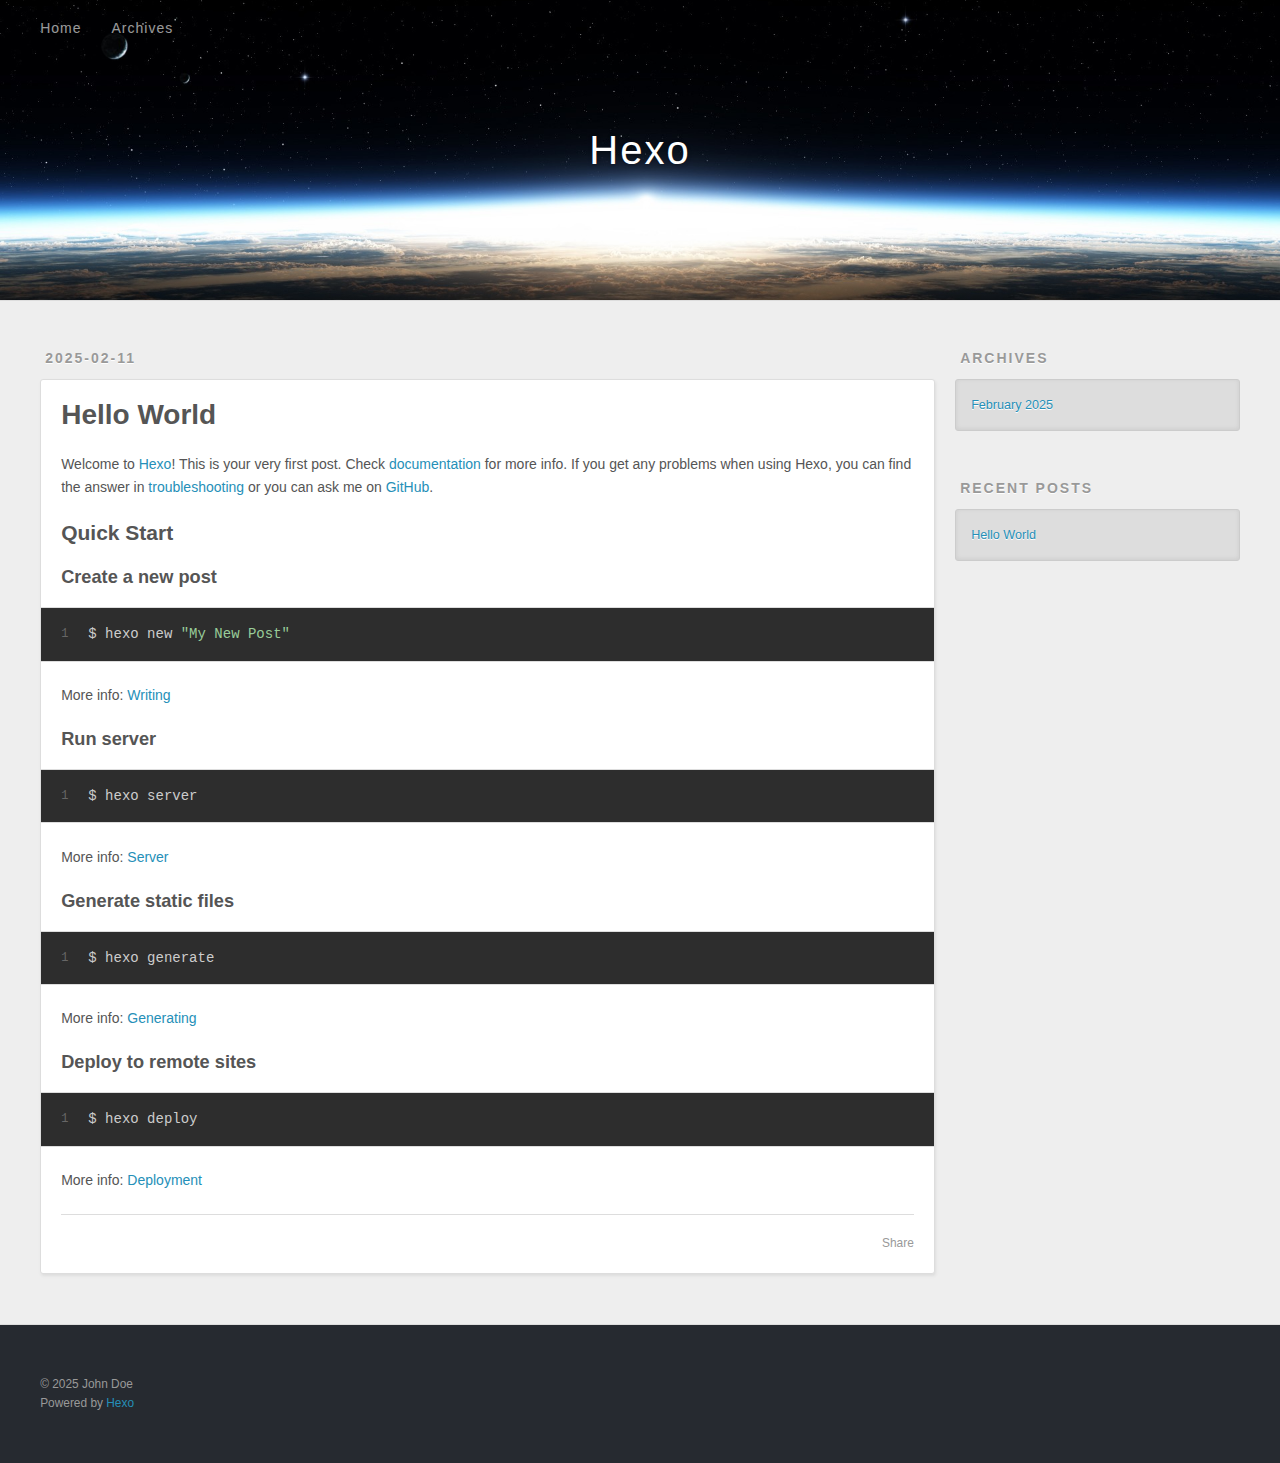
==== index.html @ 8d92cb61 "Site updated: 2025-02-11 22:48:14" ====
<!DOCTYPE html>
<html>
<head>
  <meta charset="utf-8">
  
  
  <title>Hexo</title>
  <meta name="viewport" content="width=device-width, initial-scale=1, shrink-to-fit=no">
  <meta property="og:type" content="website">
<meta property="og:title" content="Hexo">
<meta property="og:url" content="http://example.com/index.html">
<meta property="og:site_name" content="Hexo">
<meta property="og:locale" content="en_US">
<meta property="article:author" content="John Doe">
<meta name="twitter:card" content="summary">
  
    <link rel="alternate" href="/atom.xml" title="Hexo" type="application/atom+xml">
  
  
    <link rel="shortcut icon" href="/favicon.png">
  
  
  
<link rel="stylesheet" href="/css/style.css">

  
    
<link rel="stylesheet" href="/fancybox/jquery.fancybox.min.css">

  
  
<meta name="generator" content="Hexo 7.3.0"></head>

<body>
  <div id="container">
    <div id="wrap">
      <header id="header">
  <div id="banner"></div>
  <div id="header-outer" class="outer">
    <div id="header-title" class="inner">
      <h1 id="logo-wrap">
        <a href="/" id="logo">Hexo</a>
      </h1>
      
    </div>
    <div id="header-inner" class="inner">
      <nav id="main-nav">
        <a id="main-nav-toggle" class="nav-icon"><span class="fa fa-bars"></span></a>
        
          <a class="main-nav-link" href="/">Home</a>
        
          <a class="main-nav-link" href="/archives">Archives</a>
        
      </nav>
      <nav id="sub-nav">
        
        
          <a class="nav-icon" href="/atom.xml" title="RSS Feed"><span class="fa fa-rss"></span></a>
        
        <a class="nav-icon nav-search-btn" title="Search"><span class="fa fa-search"></span></a>
      </nav>
      <div id="search-form-wrap">
        <form action="//google.com/search" method="get" accept-charset="UTF-8" class="search-form"><input type="search" name="q" class="search-form-input" placeholder="Search"><button type="submit" class="search-form-submit">&#xF002;</button><input type="hidden" name="sitesearch" value="http://example.com"></form>
      </div>
    </div>
  </div>
</header>

      <div class="outer">
        <section id="main">
  
    <article id="post-hello-world" class="h-entry article article-type-post" itemprop="blogPost" itemscope itemtype="https://schema.org/BlogPosting">
  <div class="article-meta">
    <a href="/2025/02/11/hello-world/" class="article-date">
  <time class="dt-published" datetime="2025-02-11T14:29:37.313Z" itemprop="datePublished">2025-02-11</time>
</a>
    
  </div>
  <div class="article-inner">
    
    
      <header class="article-header">
        
  
    <h1 itemprop="name">
      <a class="p-name article-title" href="/2025/02/11/hello-world/">Hello World</a>
    </h1>
  

      </header>
    
    <div class="e-content article-entry" itemprop="articleBody">
      
        <p>Welcome to <a target="_blank" rel="noopener" href="https://hexo.io/">Hexo</a>! This is your very first post. Check <a target="_blank" rel="noopener" href="https://hexo.io/docs/">documentation</a> for more info. If you get any problems when using Hexo, you can find the answer in <a target="_blank" rel="noopener" href="https://hexo.io/docs/troubleshooting.html">troubleshooting</a> or you can ask me on <a target="_blank" rel="noopener" href="https://github.com/hexojs/hexo/issues">GitHub</a>.</p>
<h2 id="Quick-Start"><a href="#Quick-Start" class="headerlink" title="Quick Start"></a>Quick Start</h2><h3 id="Create-a-new-post"><a href="#Create-a-new-post" class="headerlink" title="Create a new post"></a>Create a new post</h3><figure class="highlight bash"><table><tr><td class="gutter"><pre><span class="line">1</span><br></pre></td><td class="code"><pre><span class="line">$ hexo new <span class="string">&quot;My New Post&quot;</span></span><br></pre></td></tr></table></figure>

<p>More info: <a target="_blank" rel="noopener" href="https://hexo.io/docs/writing.html">Writing</a></p>
<h3 id="Run-server"><a href="#Run-server" class="headerlink" title="Run server"></a>Run server</h3><figure class="highlight bash"><table><tr><td class="gutter"><pre><span class="line">1</span><br></pre></td><td class="code"><pre><span class="line">$ hexo server</span><br></pre></td></tr></table></figure>

<p>More info: <a target="_blank" rel="noopener" href="https://hexo.io/docs/server.html">Server</a></p>
<h3 id="Generate-static-files"><a href="#Generate-static-files" class="headerlink" title="Generate static files"></a>Generate static files</h3><figure class="highlight bash"><table><tr><td class="gutter"><pre><span class="line">1</span><br></pre></td><td class="code"><pre><span class="line">$ hexo generate</span><br></pre></td></tr></table></figure>

<p>More info: <a target="_blank" rel="noopener" href="https://hexo.io/docs/generating.html">Generating</a></p>
<h3 id="Deploy-to-remote-sites"><a href="#Deploy-to-remote-sites" class="headerlink" title="Deploy to remote sites"></a>Deploy to remote sites</h3><figure class="highlight bash"><table><tr><td class="gutter"><pre><span class="line">1</span><br></pre></td><td class="code"><pre><span class="line">$ hexo deploy</span><br></pre></td></tr></table></figure>

<p>More info: <a target="_blank" rel="noopener" href="https://hexo.io/docs/one-command-deployment.html">Deployment</a></p>

      
    </div>
    <footer class="article-footer">
      <a data-url="http://example.com/2025/02/11/hello-world/" data-id="cm70kxqq60000f8vl6oc33d4z" data-title="Hello World" class="article-share-link"><span class="fa fa-share">Share</span></a>
      
      
      
    </footer>
  </div>
  
</article>



  


</section>
        
          <aside id="sidebar">
  
    

  
    

  
    
  
    
  <div class="widget-wrap">
    <h3 class="widget-title">Archives</h3>
    <div class="widget">
      <ul class="archive-list"><li class="archive-list-item"><a class="archive-list-link" href="/archives/2025/02/">February 2025</a></li></ul>
    </div>
  </div>


  
    
  <div class="widget-wrap">
    <h3 class="widget-title">Recent Posts</h3>
    <div class="widget">
      <ul>
        
          <li>
            <a href="/2025/02/11/hello-world/">Hello World</a>
          </li>
        
      </ul>
    </div>
  </div>

  
</aside>
        
      </div>
      <footer id="footer">
  
  <div class="outer">
    <div id="footer-info" class="inner">
      
      &copy; 2025 John Doe<br>
      Powered by <a href="https://hexo.io/" target="_blank">Hexo</a>
    </div>
  </div>
</footer>

    </div>
    <nav id="mobile-nav">
  
    <a href="/" class="mobile-nav-link">Home</a>
  
    <a href="/archives" class="mobile-nav-link">Archives</a>
  
</nav>
    


<script src="/js/jquery-3.6.4.min.js"></script>



  
<script src="/fancybox/jquery.fancybox.min.js"></script>




<script src="/js/script.js"></script>





  </div>
</body>
</html>
---- css/style.css ----
body {
  width: 100%;
}
body:before,
body:after {
  content: "";
  display: table;
}
body:after {
  clear: both;
}
html,
body,
div,
span,
applet,
object,
iframe,
h1,
h2,
h3,
h4,
h5,
h6,
p,
blockquote,
pre,
a,
abbr,
acronym,
address,
big,
cite,
code,
del,
dfn,
em,
img,
ins,
kbd,
q,
s,
samp,
small,
strike,
strong,
sub,
sup,
tt,
var,
dl,
dt,
dd,
ol,
ul,
li,
fieldset,
form,
label,
legend,
table,
caption,
tbody,
tfoot,
thead,
tr,
th,
td {
  margin: 0;
  padding: 0;
  border: 0;
  outline: 0;
  font-weight: inherit;
  font-style: inherit;
  font-family: inherit;
  font-size: 100%;
  vertical-align: baseline;
}
body {
  line-height: 1;
  color: #000;
  background: #fff;
}
ol,
ul {
  list-style: none;
}
table {
  border-collapse: separate;
  border-spacing: 0;
  vertical-align: middle;
}
caption,
th,
td {
  text-align: left;
  font-weight: normal;
  vertical-align: middle;
}
a img {
  border: none;
}
input,
button {
  margin: 0;
  padding: 0;
}
input::-moz-focus-inner,
button::-moz-focus-inner {
  border: 0;
  padding: 0;
}
html,
body,
#container {
  height: 100%;
}
body {
  background: #eee;
  font: 14px -apple-system, BlinkMacSystemFont, "Segoe UI", "Roboto", "Oxygen", "Ubuntu", "Cantarell", "Fira Sans", "Droid Sans", "Helvetica Neue", sans-serif;
  -webkit-text-size-adjust: 100%;
}
.outer {
  max-width: 1220px;
  margin: 0 auto;
  padding: 0 20px;
}
.outer:before,
.outer:after {
  content: "";
  display: table;
}
.outer:after {
  clear: both;
}
.inner {
  display: inline;
  float: left;
  width: 98.33333333333333%;
  margin: 0 0.833333333333333%;
}
.left,
.alignleft {
  float: left;
}
.right,
.alignright {
  float: right;
}
.clear {
  clear: both;
}
#container {
  position: relative;
}
.mobile-nav-on {
  overflow: hidden;
}
#wrap {
  height: 100%;
  width: 100%;
  position: absolute;
  top: 0;
  left: 0;
  -webkit-transition: 0.2s ease-out;
  -moz-transition: 0.2s ease-out;
  -ms-transition: 0.2s ease-out;
  transition: 0.2s ease-out;
  z-index: 1;
  background: #eee;
}
.mobile-nav-on #wrap {
  left: 280px;
}
@media screen and (min-width: 768px) {
  #main {
    display: inline;
    float: left;
    width: 73.33333333333333%;
    margin: 0 0.833333333333333%;
  }
}
.article-date,
.article-category-link,
.archive-year,
.widget-title {
  text-decoration: none;
  text-transform: uppercase;
  letter-spacing: 2px;
  color: #999;
  margin-bottom: 1em;
  margin-left: 5px;
  line-height: 1em;
  text-shadow: 0 1px #fff;
  font-weight: bold;
}
.article-inner,
.archive-article-inner {
  background: #fff;
  -webkit-box-shadow: 1px 2px 3px #ddd;
  box-shadow: 1px 2px 3px #ddd;
  border: 1px solid #ddd;
  border-radius: 3px;
}
.article-entry h1,
.widget h1 {
  font-size: 2em;
}
.article-entry h2,
.widget h2 {
  font-size: 1.5em;
}
.article-entry h3,
.widget h3 {
  font-size: 1.3em;
}
.article-entry h4,
.widget h4 {
  font-size: 1.2em;
}
.article-entry h5,
.widget h5 {
  font-size: 1em;
}
.article-entry h6,
.widget h6 {
  font-size: 1em;
  color: #999;
}
.article-entry hr,
.widget hr {
  border: 1px dashed #ddd;
}
.article-entry strong,
.widget strong {
  font-weight: bold;
}
.article-entry em,
.widget em,
.article-entry cite,
.widget cite {
  font-style: italic;
}
.article-entry sup,
.widget sup,
.article-entry sub,
.widget sub {
  font-size: 0.75em;
  line-height: 0;
  position: relative;
  vertical-align: baseline;
}
.article-entry sup,
.widget sup {
  top: -0.5em;
}
.article-entry sub,
.widget sub {
  bottom: -0.2em;
}
.article-entry small,
.widget small {
  font-size: 0.85em;
}
.article-entry acronym,
.widget acronym,
.article-entry abbr,
.widget abbr {
  border-bottom: 1px dotted;
}
.article-entry ul,
.widget ul,
.article-entry ol,
.widget ol,
.article-entry dl,
.widget dl {
  margin: 0 20px;
  line-height: 1.6em;
}
.article-entry ul ul,
.widget ul ul,
.article-entry ol ul,
.widget ol ul,
.article-entry ul ol,
.widget ul ol,
.article-entry ol ol,
.widget ol ol {
  margin-top: 0;
  margin-bottom: 0;
}
.article-entry ul,
.widget ul {
  list-style: disc;
}
.article-entry ol,
.widget ol {
  list-style: decimal;
}
.article-entry dt,
.widget dt {
  font-weight: bold;
}
#header {
  height: 300px;
  position: relative;
  border-bottom: 1px solid #ddd;
}
#header:before,
#header:after {
  content: "";
  position: absolute;
  left: 0;
  right: 0;
  height: 40px;
}
#header:before {
  top: 0;
  background: -webkit-linear-gradient(rgba(0,0,0,0.2), transparent);
  background: -moz-linear-gradient(rgba(0,0,0,0.2), transparent);
  background: -ms-linear-gradient(rgba(0,0,0,0.2), transparent);
  background: linear-gradient(rgba(0,0,0,0.2), transparent);
}
#header:after {
  bottom: 0;
  background: -webkit-linear-gradient(transparent, rgba(0,0,0,0.2));
  background: -moz-linear-gradient(transparent, rgba(0,0,0,0.2));
  background: -ms-linear-gradient(transparent, rgba(0,0,0,0.2));
  background: linear-gradient(transparent, rgba(0,0,0,0.2));
}
#header-outer {
  height: 100%;
  position: relative;
}
#header-inner {
  position: relative;
  overflow: hidden;
}
#banner {
  position: absolute;
  top: 0;
  left: 0;
  width: 100%;
  height: 100%;
  background: url("images/banner.jpg") center #000;
  background-size: cover;
  z-index: -1;
}
#header-title {
  text-align: center;
  height: 40px;
  position: absolute;
  top: 50%;
  left: 0;
  margin-top: -20px;
}
#logo,
#subtitle {
  text-decoration: none;
  color: #fff;
  font-weight: 300;
  text-shadow: 0 1px 4px rgba(0,0,0,0.3);
}
#logo {
  font-size: 40px;
  line-height: 40px;
  letter-spacing: 2px;
}
#subtitle {
  font-size: 16px;
  line-height: 16px;
  letter-spacing: 1px;
}
#subtitle-wrap {
  margin-top: 16px;
}
#main-nav {
  float: left;
  margin-left: -15px;
}
.nav-icon,
.main-nav-link {
  float: left;
  color: #fff;
  opacity: 0.6;
  text-decoration: none;
  text-shadow: 0 1px rgba(0,0,0,0.2);
  -webkit-transition: opacity 0.2s;
  -moz-transition: opacity 0.2s;
  -ms-transition: opacity 0.2s;
  transition: opacity 0.2s;
  display: block;
  padding: 20px 15px;
}
.nav-icon:hover,
.main-nav-link:hover {
  opacity: 1;
}
.nav-icon {
  text-align: center;
  font-size: 14px;
  width: 14px;
  height: 14px;
  padding: 20px 15px;
  position: relative;
  cursor: pointer;
}
.main-nav-link {
  font-weight: 300;
  letter-spacing: 1px;
}
@media screen and (max-width: 479px) {
  .main-nav-link {
    display: none;
  }
}
#main-nav-toggle {
  display: none;
}
@media screen and (max-width: 479px) {
  #main-nav-toggle {
    display: block;
  }
}
#sub-nav {
  float: right;
  margin-right: -15px;
}
#search-form-wrap {
  position: absolute;
  top: 15px;
  width: 150px;
  height: 30px;
  right: -150px;
  opacity: 0;
  -webkit-transition: 0.2s ease-out;
  -moz-transition: 0.2s ease-out;
  -ms-transition: 0.2s ease-out;
  transition: 0.2s ease-out;
}
#search-form-wrap.on {
  opacity: 1;
  right: 0;
}
@media screen and (max-width: 479px) {
  #search-form-wrap {
    width: 100%;
    right: -100%;
  }
}
.search-form {
  position: absolute;
  top: 0;
  left: 0;
  right: 0;
  background: #fff;
  padding: 5px 15px;
  border-radius: 15px;
  -webkit-box-shadow: 0 0 10px rgba(0,0,0,0.3);
  box-shadow: 0 0 10px rgba(0,0,0,0.3);
}
.search-form-input {
  border: none;
  background: none;
  color: #555;
  width: 100%;
  font: 13px -apple-system, BlinkMacSystemFont, "Segoe UI", "Roboto", "Oxygen", "Ubuntu", "Cantarell", "Fira Sans", "Droid Sans", "Helvetica Neue", sans-serif;
  outline: none;
}
.search-form-input::-webkit-search-results-decoration,
.search-form-input::-webkit-search-cancel-button {
  -webkit-appearance: none;
}
.search-form-submit {
  position: absolute;
  top: 50%;
  right: 10px;
  margin-top: -7px;
  font: 13px ForkAwesome;
  border: none;
  background: none;
  color: #bbb;
  cursor: pointer;
}
.search-form-submit:hover,
.search-form-submit:focus {
  color: #777;
}
.article {
  margin: 50px 0;
}
.article-inner {
  overflow: hidden;
}
.article-meta:before,
.article-meta:after {
  content: "";
  display: table;
}
.article-meta:after {
  clear: both;
}
.article-date {
  float: left;
}
.article-category {
  float: left;
  line-height: 1em;
  color: #ccc;
  text-shadow: 0 1px #fff;
  margin-left: 8px;
}
.article-category:before {
  content: "\2022";
}
.article-category-link {
  margin: 0 12px 1em;
}
.article-header {
  padding: 20px 20px 0;
}
.article-title {
  text-decoration: none;
  font-size: 2em;
  font-weight: bold;
  color: #555;
  line-height: 1.1em;
  -webkit-transition: color 0.2s;
  -moz-transition: color 0.2s;
  -ms-transition: color 0.2s;
  transition: color 0.2s;
}
a.article-title:hover {
  color: #258fb8;
}
.article-entry {
  color: #555;
  padding: 0 20px;
}
.article-entry:before,
.article-entry:after {
  content: "";
  display: table;
}
.article-entry:after {
  clear: both;
}
.article-entry p,
.article-entry table {
  line-height: 1.6em;
  margin: 1.6em 0;
}
.article-entry h1,
.article-entry h2,
.article-entry h3,
.article-entry h4,
.article-entry h5,
.article-entry h6 {
  font-weight: bold;
}
.article-entry h1,
.article-entry h2,
.article-entry h3,
.article-entry h4,
.article-entry h5,
.article-entry h6 {
  line-height: 1.1em;
  margin: 1.1em 0;
}
.article-entry a {
  color: #258fb8;
  text-decoration: none;
}
.article-entry a:hover {
  text-decoration: underline;
}
.article-entry ul,
.article-entry ol,
.article-entry dl {
  margin-top: 1.6em;
  margin-bottom: 1.6em;
}
.article-entry img,
.article-entry video {
  max-width: 100%;
  height: auto;
  display: block;
  margin: auto;
}
.article-entry iframe {
  border: none;
}
.article-entry table {
  width: 100%;
  border-collapse: collapse;
  border-spacing: 0;
}
.article-entry th {
  font-weight: bold;
  border-bottom: 3px solid #ddd;
  padding-bottom: 0.5em;
}
.article-entry td {
  border-bottom: 1px solid #ddd;
  padding: 10px 0;
}
.article-entry blockquote {
  font-family: Georgia, "Times New Roman", serif;
  margin: 1.6em 20px;
  text-align: center;
}
.article-entry blockquote footer {
  font-size: 14px;
  margin: 1.6em 0;
  font-family: -apple-system, BlinkMacSystemFont, "Segoe UI", "Roboto", "Oxygen", "Ubuntu", "Cantarell", "Fira Sans", "Droid Sans", "Helvetica Neue", sans-serif;
}
.article-entry blockquote footer cite:before {
  content: "—";
  padding: 0 0.5em;
}
.article-entry .pullquote {
  text-align: left;
  width: 45%;
  margin: 0;
}
.article-entry .pullquote.left {
  margin-left: 0.5em;
  margin-right: 1em;
}
.article-entry .pullquote.right {
  margin-right: 0.5em;
  margin-left: 1em;
}
.article-entry .caption {
  color: #999;
  display: block;
  font-size: 0.9em;
  margin-top: 0.5em;
  position: relative;
  text-align: center;
}
.article-entry .video-container {
  position: relative;
  padding-top: 56.25%;
  height: 0;
  overflow: hidden;
}
.article-entry .video-container iframe,
.article-entry .video-container object,
.article-entry .video-container embed {
  position: absolute;
  top: 0;
  left: 0;
  width: 100%;
  height: 100%;
  margin-top: 0;
}
.article-more-link a {
  display: inline-block;
  line-height: 1em;
  padding: 6px 15px;
  border-radius: 15px;
  background: #eee;
  color: #999;
  text-shadow: 0 1px #fff;
  text-decoration: none;
}
.article-more-link a:hover {
  background: #258fb8;
  color: #fff;
  text-decoration: none;
  text-shadow: 0 1px #1e7293;
}
.article-footer {
  font-size: 0.85em;
  line-height: 1.6em;
  border-top: 1px solid #ddd;
  padding-top: 1.6em;
  margin: 0 20px 20px;
}
.article-footer:before,
.article-footer:after {
  content: "";
  display: table;
}
.article-footer:after {
  clear: both;
}
.article-footer a {
  color: #999;
  text-decoration: none;
}
.article-footer a:hover {
  color: #555;
}
.article-tag-list-item {
  float: left;
  margin-right: 10px;
}
.article-tag-list-link:before {
  content: "#";
}
.article-comment-link {
  float: right;
}
.article-comment-link:before {
  padding-right: 8px;
}
.article-share-link {
  cursor: pointer;
  float: right;
  margin-left: 20px;
}
.article-share-link:before {
  padding-right: 6px;
}
#article-nav {
  position: relative;
}
#article-nav:before,
#article-nav:after {
  content: "";
  display: table;
}
#article-nav:after {
  clear: both;
}
@media screen and (min-width: 768px) {
  #article-nav {
    margin: 50px 0;
  }
  #article-nav:before {
    width: 8px;
    height: 8px;
    position: absolute;
    top: 50%;
    left: 50%;
    margin-top: -4px;
    margin-left: -4px;
    content: "";
    border-radius: 50%;
    background: #ddd;
    -webkit-box-shadow: 0 1px 2px #fff;
    box-shadow: 0 1px 2px #fff;
  }
}
.article-nav-link-wrap {
  text-decoration: none;
  text-shadow: 0 1px #fff;
  color: #999;
  -webkit-box-sizing: border-box;
  -moz-box-sizing: border-box;
  box-sizing: border-box;
  margin-top: 50px;
  text-align: center;
  display: block;
}
.article-nav-link-wrap:hover {
  color: #555;
}
@media screen and (min-width: 768px) {
  .article-nav-link-wrap {
    width: 50%;
    margin-top: 0;
  }
}
@media screen and (min-width: 768px) {
  #article-nav-newer {
    float: left;
    text-align: right;
    padding-right: 20px;
  }
}
@media screen and (min-width: 768px) {
  #article-nav-older {
    float: right;
    text-align: left;
    padding-left: 20px;
  }
}
.article-nav-caption {
  text-transform: uppercase;
  letter-spacing: 2px;
  color: #ddd;
  line-height: 1em;
  font-weight: bold;
}
#article-nav-newer .article-nav-caption {
  margin-right: -2px;
}
.article-nav-title {
  font-size: 0.85em;
  line-height: 1.6em;
  margin-top: 0.5em;
}
.article-share-box {
  position: absolute;
  display: none;
  background: #fff;
  -webkit-box-shadow: 1px 2px 10px rgba(0,0,0,0.2);
  box-shadow: 1px 2px 10px rgba(0,0,0,0.2);
  border-radius: 3px;
  margin-left: -145px;
  overflow: hidden;
  z-index: 1;
}
.article-share-box.on {
  display: block;
}
.article-share-input {
  width: 100%;
  background: none;
  -webkit-box-sizing: border-box;
  -moz-box-sizing: border-box;
  box-sizing: border-box;
  font: 14px -apple-system, BlinkMacSystemFont, "Segoe UI", "Roboto", "Oxygen", "Ubuntu", "Cantarell", "Fira Sans", "Droid Sans", "Helvetica Neue", sans-serif;
  padding: 0 15px;
  color: #555;
  outline: none;
  border: 1px solid #ddd;
  border-radius: 3px 3px 0 0;
  height: 36px;
  line-height: 36px;
}
.article-share-links {
  background: #eee;
}
.article-share-links:before,
.article-share-links:after {
  content: "";
  display: table;
}
.article-share-links:after {
  clear: both;
}
.article-share-twitter,
.article-share-facebook,
.article-share-pinterest,
.article-share-linkedin {
  width: 50px;
  height: 36px;
  display: block;
  float: left;
  position: relative;
  color: #999;
  text-shadow: 0 1px #fff;
}
.article-share-twitter:before,
.article-share-facebook:before,
.article-share-pinterest:before,
.article-share-linkedin:before {
  font-size: 20px;
  width: 20px;
  height: 20px;
  position: absolute;
  top: 50%;
  left: 50%;
  margin-top: -10px;
  margin-left: -10px;
  text-align: center;
}
.article-share-twitter:hover,
.article-share-facebook:hover,
.article-share-pinterest:hover,
.article-share-linkedin:hover {
  color: #fff;
}
.article-share-twitter:hover {
  background: #00aced;
  text-shadow: 0 1px #008abe;
}
.article-share-facebook:hover {
  background: #3b5998;
  text-shadow: 0 1px #2f477a;
}
.article-share-pinterest:hover {
  background: #cb2027;
  text-shadow: 0 1px #a21a1f;
}
.article-share-linkedin:hover {
  background: #0077b5;
  text-shadow: 0 1px #005f91;
}
.article-gallery {
  background: #000;
  position: relative;
}
.article-gallery-photos {
  position: relative;
  overflow: hidden;
}
.article-gallery-img {
  display: none;
  max-width: 100%;
}
.article-gallery-img:first-child {
  display: block;
}
.article-gallery-img.loaded {
  position: absolute;
  display: block;
}
.article-gallery-img img {
  display: block;
  max-width: 100%;
  margin: 0 auto;
}
#comments {
  background: #fff;
  -webkit-box-shadow: 1px 2px 3px #ddd;
  box-shadow: 1px 2px 3px #ddd;
  padding: 20px;
  border: 1px solid #ddd;
  border-radius: 3px;
  margin: 50px 0;
}
#comments a {
  color: #258fb8;
}
.archives-wrap {
  margin: 50px 0;
}
.archives:before,
.archives:after {
  content: "";
  display: table;
}
.archives:after {
  clear: both;
}
.archive-year-wrap {
  margin-bottom: 1em;
}
.archives {
  -webkit-column-gap: 10px;
  -moz-column-gap: 10px;
  column-gap: 10px;
}
@media screen and (min-width: 480px) and (max-width: 767px) {
  .archives {
    -webkit-column-count: 2;
    -moz-column-count: 2;
    column-count: 2;
  }
}
@media screen and (min-width: 768px) {
  .archives {
    -webkit-column-count: 3;
    -moz-column-count: 3;
    column-count: 3;
  }
}
.archive-article {
  -webkit-column-break-inside: avoid;
  page-break-inside: avoid;
  overflow: hidden;
  break-inside: avoid-column;
}
.archive-article-inner {
  padding: 10px;
  margin-bottom: 15px;
}
.archive-article-title {
  text-decoration: none;
  font-weight: bold;
  color: #555;
  -webkit-transition: color 0.2s;
  -moz-transition: color 0.2s;
  -ms-transition: color 0.2s;
  transition: color 0.2s;
  line-height: 1.6em;
}
.archive-article-title:hover {
  color: #258fb8;
}
.archive-article-footer {
  margin-top: 1em;
}
.archive-article-date {
  color: #999;
  text-decoration: none;
  font-size: 0.85em;
  line-height: 1em;
  margin-bottom: 0.5em;
  display: block;
}
#page-nav {
  margin: 50px auto;
  background: #fff;
  -webkit-box-shadow: 1px 2px 3px #ddd;
  box-shadow: 1px 2px 3px #ddd;
  border: 1px solid #ddd;
  border-radius: 3px;
  text-align: center;
  color: #999;
  overflow: hidden;
}
#page-nav:before,
#page-nav:after {
  content: "";
  display: table;
}
#page-nav:after {
  clear: both;
}
#page-nav a,
#page-nav span {
  padding: 10px 20px;
  line-height: 1;
  height: 2ex;
}
#page-nav a {
  color: #999;
  text-decoration: none;
}
#page-nav a:hover {
  background: #999;
  color: #fff;
}
#page-nav .prev {
  float: left;
}
#page-nav .next {
  float: right;
}
#page-nav .page-number {
  display: inline-block;
}
@media screen and (max-width: 479px) {
  #page-nav .page-number {
    display: none;
  }
}
#page-nav .current {
  color: #555;
  font-weight: bold;
}
#page-nav .space {
  color: #ddd;
}
#footer {
  background: #262a30;
  padding: 50px 0;
  border-top: 1px solid #ddd;
  color: #999;
}
#footer a {
  color: #258fb8;
  text-decoration: none;
}
#footer a:hover {
  text-decoration: underline;
}
#footer-info {
  line-height: 1.6em;
  font-size: 0.85em;
}
.article-entry pre,
.article-entry .highlight {
  background: #2d2d2d;
  margin: 0 -20px;
  padding: 15px 20px;
  border-style: solid;
  border-color: #ddd;
  border-width: 1px 0;
  overflow: auto;
  color: #ccc;
  line-height: 22.400000000000002px;
}
.article-entry .highlight .gutter pre,
.article-entry .gist .gist-file .gist-data .line-numbers {
  color: #666;
  font-size: 0.85em;
}
.article-entry pre,
.article-entry code {
  font-family: "Source Code Pro", Consolas, Monaco, Menlo, Consolas, monospace;
}
.article-entry code {
  background: #eee;
  text-shadow: 0 1px #fff;
  padding: 0 0.3em;
}
.article-entry pre code {
  background: none;
  text-shadow: none;
  padding: 0;
}
.article-entry .highlight pre {
  border: none;
  margin: 0;
  padding: 0;
}
.article-entry .highlight table {
  margin: 0;
  width: auto;
}
.article-entry .highlight td {
  border: none;
  padding: 0;
}
.article-entry .highlight figcaption {
  font-size: 0.85em;
  color: #999;
  line-height: 1em;
  margin-bottom: 1em;
}
.article-entry .highlight figcaption:before,
.article-entry .highlight figcaption:after {
  content: "";
  display: table;
}
.article-entry .highlight figcaption:after {
  clear: both;
}
.article-entry .highlight figcaption a {
  float: right;
}
.article-entry .highlight .gutter {
  -moz-user-select: none;
  -ms-user-select: none;
  -webkit-user-select: none;
  -webkit-user-select: none;
  -moz-user-select: none;
  -ms-user-select: none;
  user-select: none;
}
.article-entry .highlight .gutter pre {
  text-align: right;
  padding-right: 20px;
}
.article-entry .highlight .line {
  height: 22.400000000000002px;
}
.article-entry .highlight .line.marked {
  background: #515151;
}
.article-entry .gist {
  margin: 0 -20px;
  border-style: solid;
  border-color: #ddd;
  border-width: 1px 0;
  background: #2d2d2d;
  padding: 15px 20px 15px 0;
}
.article-entry .gist .gist-file {
  border: none;
  font-family: "Source Code Pro", Consolas, Monaco, Menlo, Consolas, monospace;
  margin: 0;
}
.article-entry .gist .gist-file .gist-data {
  background: none;
  border: none;
}
.article-entry .gist .gist-file .gist-data .line-numbers {
  background: none;
  border: none;
  padding: 0 20px 0 0;
}
.article-entry .gist .gist-file .gist-data .line-data {
  padding: 0 !important;
}
.article-entry .gist .gist-file .highlight {
  margin: 0;
  padding: 0;
  border: none;
}
.article-entry .gist .gist-file .gist-meta {
  background: #2d2d2d;
  color: #999;
  font: 0.85em -apple-system, BlinkMacSystemFont, "Segoe UI", "Roboto", "Oxygen", "Ubuntu", "Cantarell", "Fira Sans", "Droid Sans", "Helvetica Neue", sans-serif;
  text-shadow: 0 0;
  padding: 0;
  margin-top: 1em;
  margin-left: 20px;
}
.article-entry .gist .gist-file .gist-meta a {
  color: #258fb8;
  font-weight: normal;
}
.article-entry .gist .gist-file .gist-meta a:hover {
  text-decoration: underline;
}
pre .comment,
pre .title {
  color: #999;
}
pre .variable,
pre .attribute,
pre .tag,
pre .regexp,
pre .ruby .constant,
pre .xml .tag .title,
pre .xml .pi,
pre .xml .doctype,
pre .html .doctype,
pre .css .id,
pre .css .class,
pre .css .pseudo {
  color: #f2777a;
}
pre .number,
pre .preprocessor,
pre .built_in,
pre .literal,
pre .params,
pre .constant {
  color: #f99157;
}
pre .class,
pre .ruby .class .title,
pre .css .rules .attribute {
  color: #9c9;
}
pre .string,
pre .value,
pre .inheritance,
pre .header,
pre .ruby .symbol,
pre .xml .cdata {
  color: #9c9;
}
pre .css .hexcolor {
  color: #6cc;
}
pre .function,
pre .python .decorator,
pre .python .title,
pre .ruby .function .title,
pre .ruby .title .keyword,
pre .perl .sub,
pre .javascript .title,
pre .coffeescript .title {
  color: #69c;
}
pre .keyword,
pre .javascript .function {
  color: #c9c;
}
@media screen and (max-width: 479px) {
  #mobile-nav {
    position: absolute;
    top: 0;
    left: 0;
    width: 280px;
    height: 100%;
    background: #191919;
    border-right: 1px solid #fff;
  }
}
@media screen and (max-width: 479px) {
  .mobile-nav-link {
    display: block;
    color: #999;
    text-decoration: none;
    padding: 15px 20px;
    font-weight: bold;
  }
  .mobile-nav-link:hover {
    color: #fff;
  }
}
@media screen and (min-width: 768px) {
  #sidebar {
    display: inline;
    float: left;
    width: 23.333333333333332%;
    margin: 0 0.833333333333333%;
  }
}
.widget-wrap {
  margin: 50px 0;
}
.widget {
  color: #777;
  text-shadow: 0 1px #fff;
  background: #ddd;
  -webkit-box-shadow: 0 -1px 4px #ccc inset;
  box-shadow: 0 -1px 4px #ccc inset;
  border: 1px solid #ccc;
  padding: 15px;
  border-radius: 3px;
}
.widget a {
  color: #258fb8;
  text-decoration: none;
}
.widget a:hover {
  text-decoration: underline;
}
.widget ul ul,
.widget ol ul,
.widget dl ul,
.widget ul ol,
.widget ol ol,
.widget dl ol,
.widget ul dl,
.widget ol dl,
.widget dl dl {
  margin-left: 15px;
  list-style: disc;
}
.widget {
  line-height: 1.6em;
  word-wrap: break-word;
  font-size: 0.9em;
}
.widget ul,
.widget ol {
  list-style: none;
  margin: 0;
}
.widget ul ul,
.widget ol ul,
.widget ul ol,
.widget ol ol {
  margin: 0 20px;
}
.widget ul ul,
.widget ol ul {
  list-style: disc;
}
.widget ul ol,
.widget ol ol {
  list-style: decimal;
}
.category-list-count,
.tag-list-count,
.archive-list-count {
  padding-left: 5px;
  color: #999;
  font-size: 0.85em;
}
.category-list-count:before,
.tag-list-count:before,
.archive-list-count:before {
  content: "(";
}
.category-list-count:after,
.tag-list-count:after,
.archive-list-count:after {
  content: ")";
}
.tagcloud a {
  margin-right: 5px;
  display: inline-block;
}
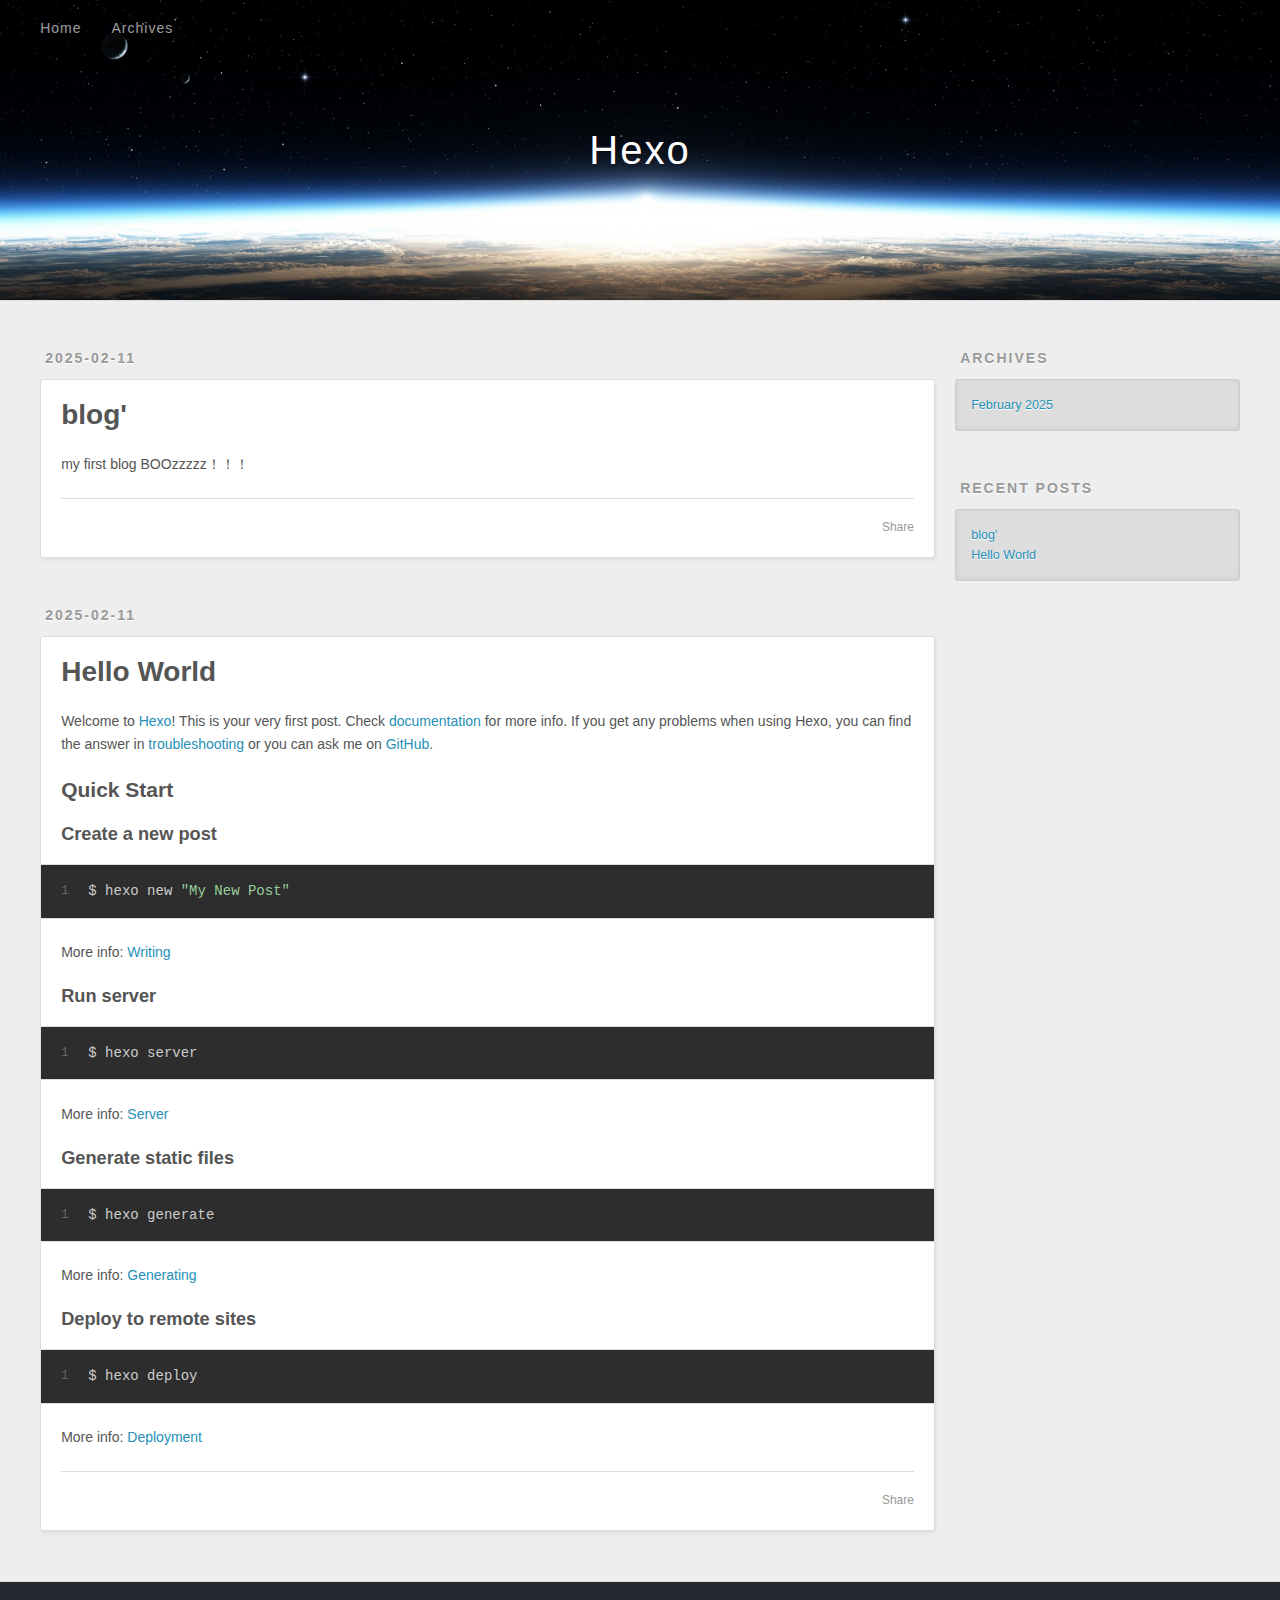
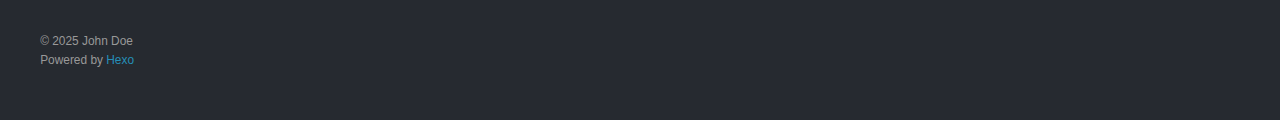
==== commit c1223cf9: "Site updated: 2025-02-11 23:04:50" ====
--- a/index.html
+++ b/index.html
@@ -69,6 +69,45 @@
       <div class="outer">
         <section id="main">
   
+    <article id="&#39;boo-blog" class="h-entry article article-type-&#39;boo" itemprop="blogPost" itemscope itemtype="https://schema.org/BlogPosting">
+  <div class="article-meta">
+    <a href="/2025/02/11/blog/" class="article-date">
+  <time class="dt-published" datetime="2025-02-11T14:58:00.000Z" itemprop="datePublished">2025-02-11</time>
+</a>
+    
+  </div>
+  <div class="article-inner">
+    
+    
+      <header class="article-header">
+        
+  
+    <h1 itemprop="name">
+      <a class="p-name article-title" href="/2025/02/11/blog/">blog&#39;</a>
+    </h1>
+  
+
+      </header>
+    
+    <div class="e-content article-entry" itemprop="articleBody">
+      
+        <p>my first blog BOOzzzzz！！！</p>
+
+      
+    </div>
+    <footer class="article-footer">
+      <a data-url="http://example.com/2025/02/11/blog/" data-id="cm70m5bcu0000scvl6xxr0wsq" data-title="blog&#39;" class="article-share-link"><span class="fa fa-share">Share</span></a>
+      
+      
+      
+    </footer>
+  </div>
+  
+</article>
+
+
+
+  
     <article id="post-hello-world" class="h-entry article article-type-post" itemprop="blogPost" itemscope itemtype="https://schema.org/BlogPosting">
   <div class="article-meta">
     <a href="/2025/02/11/hello-world/" class="article-date">
@@ -151,6 +190,10 @@
       <ul>
         
           <li>
+            <a href="/2025/02/11/blog/">blog&#39;</a>
+          </li>
+        
+          <li>
             <a href="/2025/02/11/hello-world/">Hello World</a>
           </li>
         
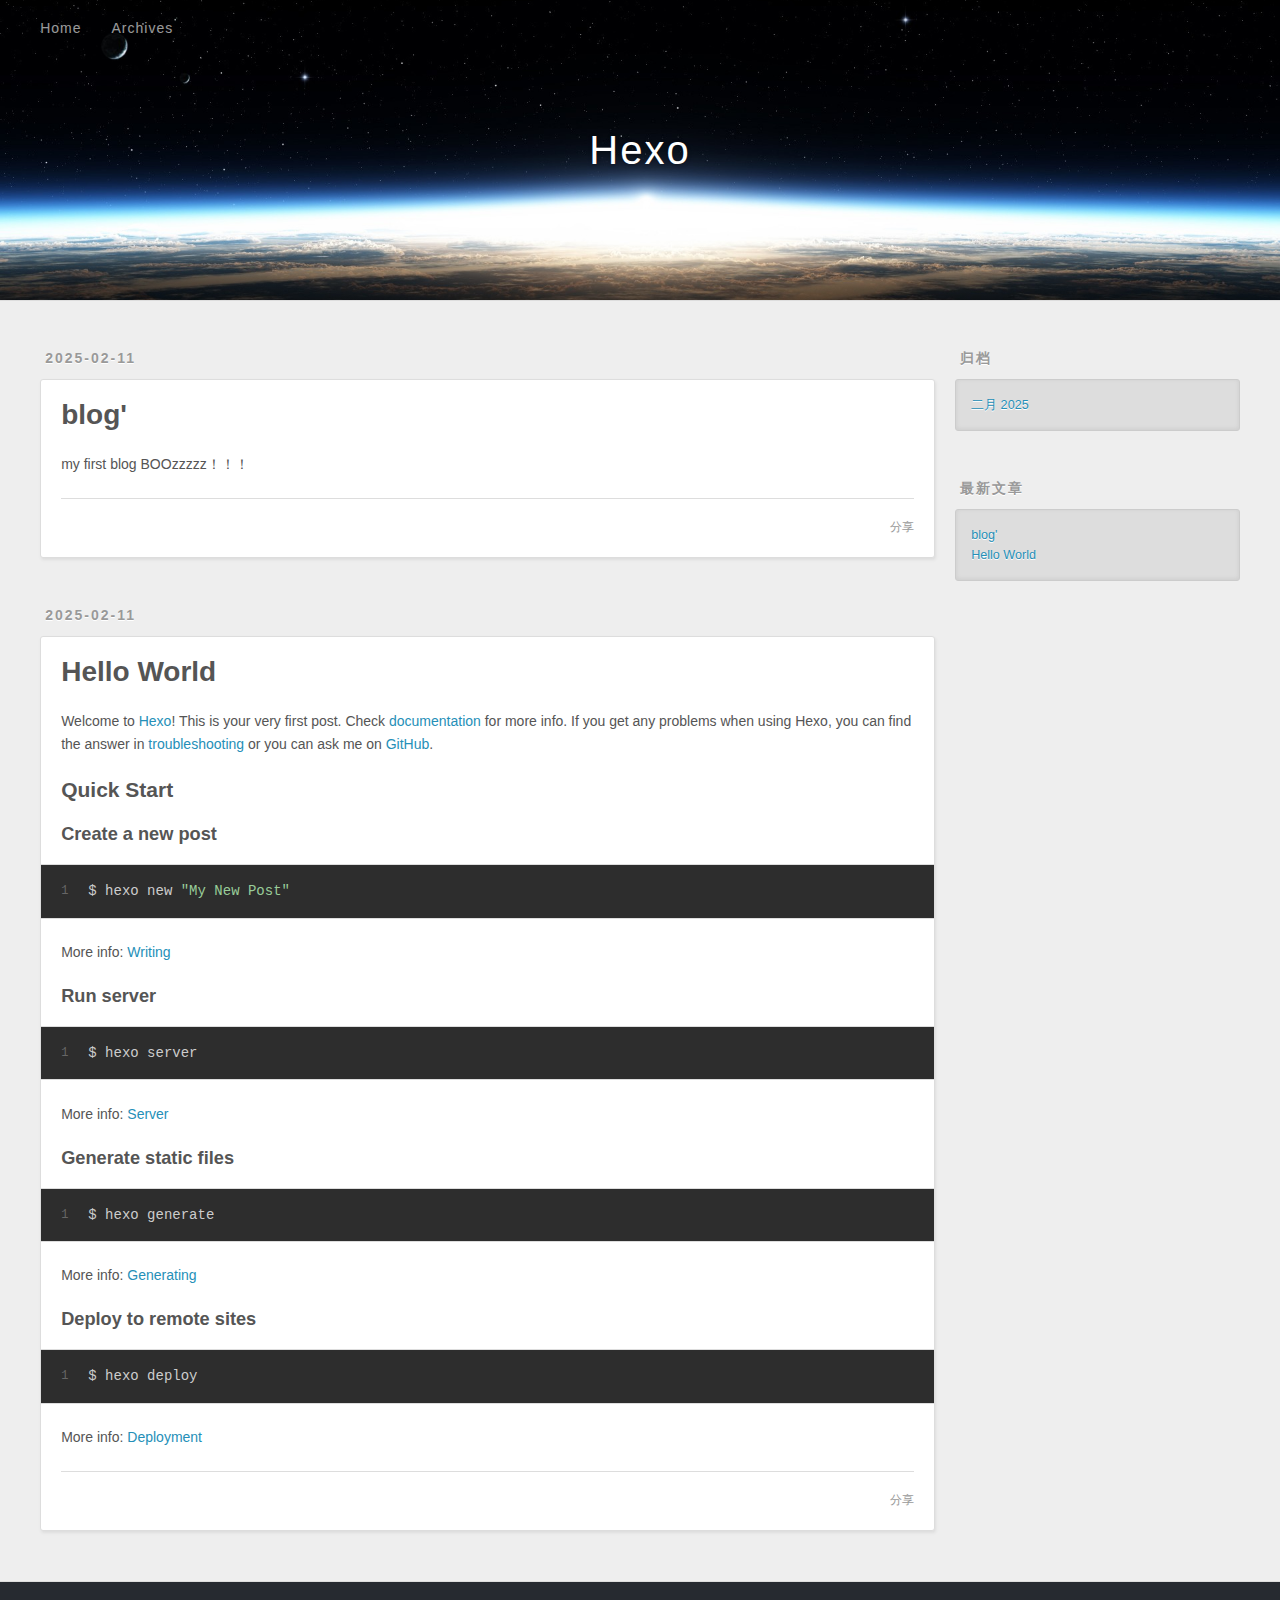
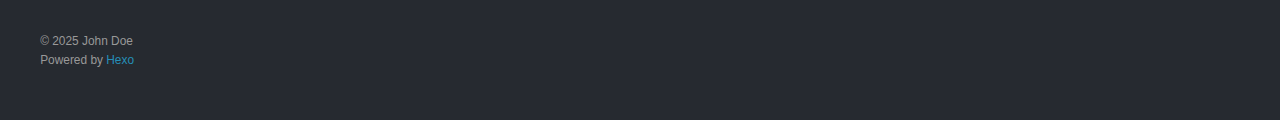
==== commit 0df9887d: "Site updated: 2025-02-11 23:40:33" ====
--- a/index.html
+++ b/index.html
@@ -10,7 +10,7 @@
 <meta property="og:title" content="Hexo">
 <meta property="og:url" content="http://example.com/index.html">
 <meta property="og:site_name" content="Hexo">
-<meta property="og:locale" content="en_US">
+<meta property="og:locale" content="zh_CN">
 <meta property="article:author" content="John Doe">
 <meta name="twitter:card" content="summary">
   
@@ -55,12 +55,12 @@
       <nav id="sub-nav">
         
         
-          <a class="nav-icon" href="/atom.xml" title="RSS Feed"><span class="fa fa-rss"></span></a>
-        
-        <a class="nav-icon nav-search-btn" title="Search"><span class="fa fa-search"></span></a>
+          <a class="nav-icon" href="/atom.xml" title="RSS 订阅"><span class="fa fa-rss"></span></a>
+        
+        <a class="nav-icon nav-search-btn" title="搜索"><span class="fa fa-search"></span></a>
       </nav>
       <div id="search-form-wrap">
-        <form action="//google.com/search" method="get" accept-charset="UTF-8" class="search-form"><input type="search" name="q" class="search-form-input" placeholder="Search"><button type="submit" class="search-form-submit">&#xF002;</button><input type="hidden" name="sitesearch" value="http://example.com"></form>
+        <form action="//google.com/search" method="get" accept-charset="UTF-8" class="search-form"><input type="search" name="q" class="search-form-input" placeholder="搜索"><button type="submit" class="search-form-submit">&#xF002;</button><input type="hidden" name="sitesearch" value="http://example.com"></form>
       </div>
     </div>
   </div>
@@ -96,7 +96,7 @@
       
     </div>
     <footer class="article-footer">
-      <a data-url="http://example.com/2025/02/11/blog/" data-id="cm70m5bcu0000scvl6xxr0wsq" data-title="blog&#39;" class="article-share-link"><span class="fa fa-share">Share</span></a>
+      <a data-url="http://example.com/2025/02/11/blog/" data-id="cm70m5bcu0000scvl6xxr0wsq" data-title="blog&#39;" class="article-share-link"><span class="fa fa-share">分享</span></a>
       
       
       
@@ -147,7 +147,7 @@
       
     </div>
     <footer class="article-footer">
-      <a data-url="http://example.com/2025/02/11/hello-world/" data-id="cm70kxqq60000f8vl6oc33d4z" data-title="Hello World" class="article-share-link"><span class="fa fa-share">Share</span></a>
+      <a data-url="http://example.com/2025/02/11/hello-world/" data-id="cm70kxqq60000f8vl6oc33d4z" data-title="Hello World" class="article-share-link"><span class="fa fa-share">分享</span></a>
       
       
       
@@ -175,9 +175,9 @@
   
     
   <div class="widget-wrap">
-    <h3 class="widget-title">Archives</h3>
+    <h3 class="widget-title">归档</h3>
     <div class="widget">
-      <ul class="archive-list"><li class="archive-list-item"><a class="archive-list-link" href="/archives/2025/02/">February 2025</a></li></ul>
+      <ul class="archive-list"><li class="archive-list-item"><a class="archive-list-link" href="/archives/2025/02/">二月 2025</a></li></ul>
     </div>
   </div>
 
@@ -185,7 +185,7 @@
   
     
   <div class="widget-wrap">
-    <h3 class="widget-title">Recent Posts</h3>
+    <h3 class="widget-title">最新文章</h3>
     <div class="widget">
       <ul>
         
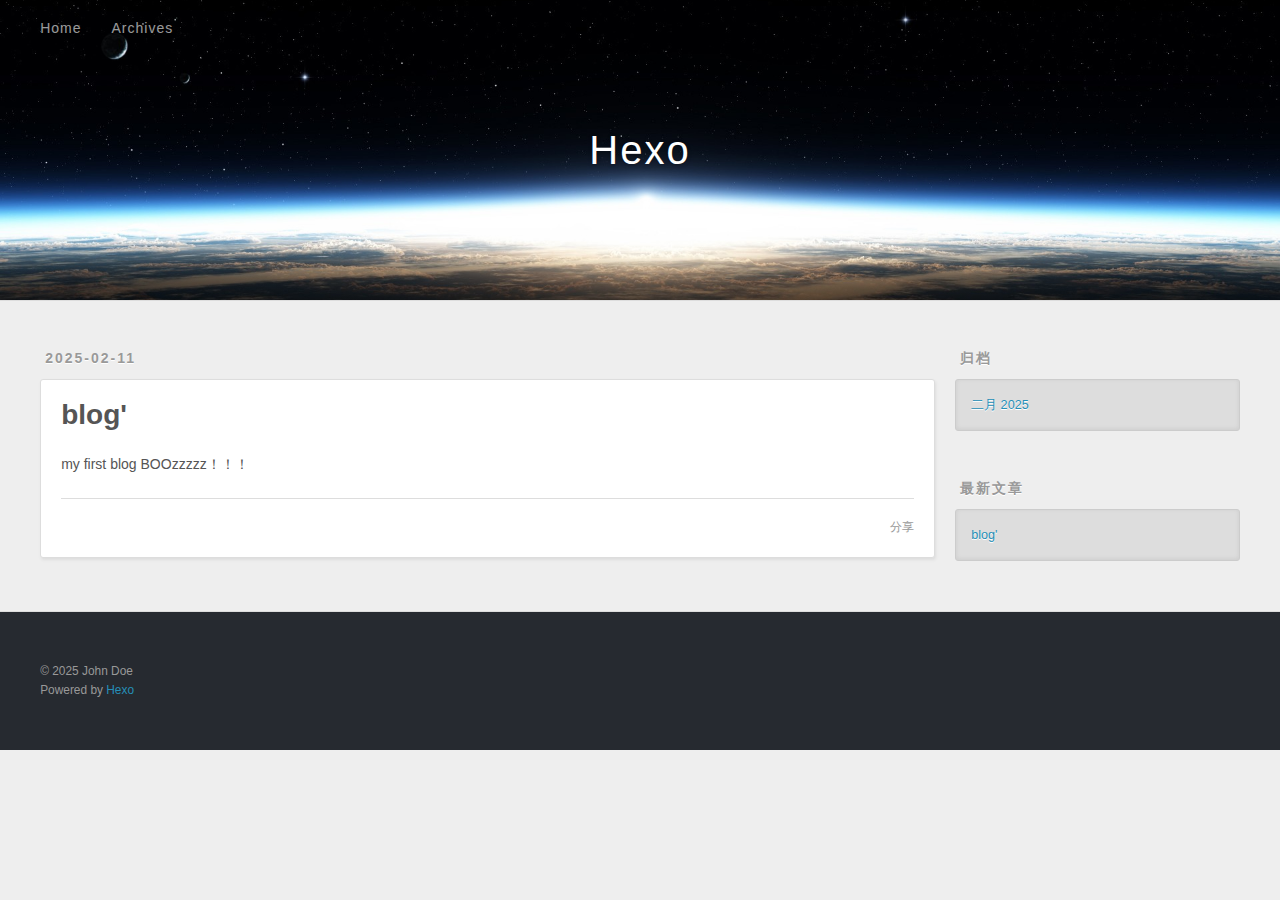
==== commit 3cbbf344: "Site updated: 2025-02-11 23:54:46" ====
--- a/index.html
+++ b/index.html
@@ -96,58 +96,7 @@
       
     </div>
     <footer class="article-footer">
-      <a data-url="http://example.com/2025/02/11/blog/" data-id="cm70m5bcu0000scvl6xxr0wsq" data-title="blog&#39;" class="article-share-link"><span class="fa fa-share">分享</span></a>
-      
-      
-      
-    </footer>
-  </div>
-  
-</article>
-
-
-
-  
-    <article id="post-hello-world" class="h-entry article article-type-post" itemprop="blogPost" itemscope itemtype="https://schema.org/BlogPosting">
-  <div class="article-meta">
-    <a href="/2025/02/11/hello-world/" class="article-date">
-  <time class="dt-published" datetime="2025-02-11T14:29:37.313Z" itemprop="datePublished">2025-02-11</time>
-</a>
-    
-  </div>
-  <div class="article-inner">
-    
-    
-      <header class="article-header">
-        
-  
-    <h1 itemprop="name">
-      <a class="p-name article-title" href="/2025/02/11/hello-world/">Hello World</a>
-    </h1>
-  
-
-      </header>
-    
-    <div class="e-content article-entry" itemprop="articleBody">
-      
-        <p>Welcome to <a target="_blank" rel="noopener" href="https://hexo.io/">Hexo</a>! This is your very first post. Check <a target="_blank" rel="noopener" href="https://hexo.io/docs/">documentation</a> for more info. If you get any problems when using Hexo, you can find the answer in <a target="_blank" rel="noopener" href="https://hexo.io/docs/troubleshooting.html">troubleshooting</a> or you can ask me on <a target="_blank" rel="noopener" href="https://github.com/hexojs/hexo/issues">GitHub</a>.</p>
-<h2 id="Quick-Start"><a href="#Quick-Start" class="headerlink" title="Quick Start"></a>Quick Start</h2><h3 id="Create-a-new-post"><a href="#Create-a-new-post" class="headerlink" title="Create a new post"></a>Create a new post</h3><figure class="highlight bash"><table><tr><td class="gutter"><pre><span class="line">1</span><br></pre></td><td class="code"><pre><span class="line">$ hexo new <span class="string">&quot;My New Post&quot;</span></span><br></pre></td></tr></table></figure>
-
-<p>More info: <a target="_blank" rel="noopener" href="https://hexo.io/docs/writing.html">Writing</a></p>
-<h3 id="Run-server"><a href="#Run-server" class="headerlink" title="Run server"></a>Run server</h3><figure class="highlight bash"><table><tr><td class="gutter"><pre><span class="line">1</span><br></pre></td><td class="code"><pre><span class="line">$ hexo server</span><br></pre></td></tr></table></figure>
-
-<p>More info: <a target="_blank" rel="noopener" href="https://hexo.io/docs/server.html">Server</a></p>
-<h3 id="Generate-static-files"><a href="#Generate-static-files" class="headerlink" title="Generate static files"></a>Generate static files</h3><figure class="highlight bash"><table><tr><td class="gutter"><pre><span class="line">1</span><br></pre></td><td class="code"><pre><span class="line">$ hexo generate</span><br></pre></td></tr></table></figure>
-
-<p>More info: <a target="_blank" rel="noopener" href="https://hexo.io/docs/generating.html">Generating</a></p>
-<h3 id="Deploy-to-remote-sites"><a href="#Deploy-to-remote-sites" class="headerlink" title="Deploy to remote sites"></a>Deploy to remote sites</h3><figure class="highlight bash"><table><tr><td class="gutter"><pre><span class="line">1</span><br></pre></td><td class="code"><pre><span class="line">$ hexo deploy</span><br></pre></td></tr></table></figure>
-
-<p>More info: <a target="_blank" rel="noopener" href="https://hexo.io/docs/one-command-deployment.html">Deployment</a></p>
-
-      
-    </div>
-    <footer class="article-footer">
-      <a data-url="http://example.com/2025/02/11/hello-world/" data-id="cm70kxqq60000f8vl6oc33d4z" data-title="Hello World" class="article-share-link"><span class="fa fa-share">分享</span></a>
+      <a data-url="http://example.com/2025/02/11/blog/" data-id="cm70nv8sd0000f4vlg5e26mxe" data-title="blog&#39;" class="article-share-link"><span class="fa fa-share">分享</span></a>
       
       
       
@@ -191,10 +140,6 @@
         
           <li>
             <a href="/2025/02/11/blog/">blog&#39;</a>
-          </li>
-        
-          <li>
-            <a href="/2025/02/11/hello-world/">Hello World</a>
           </li>
         
       </ul>
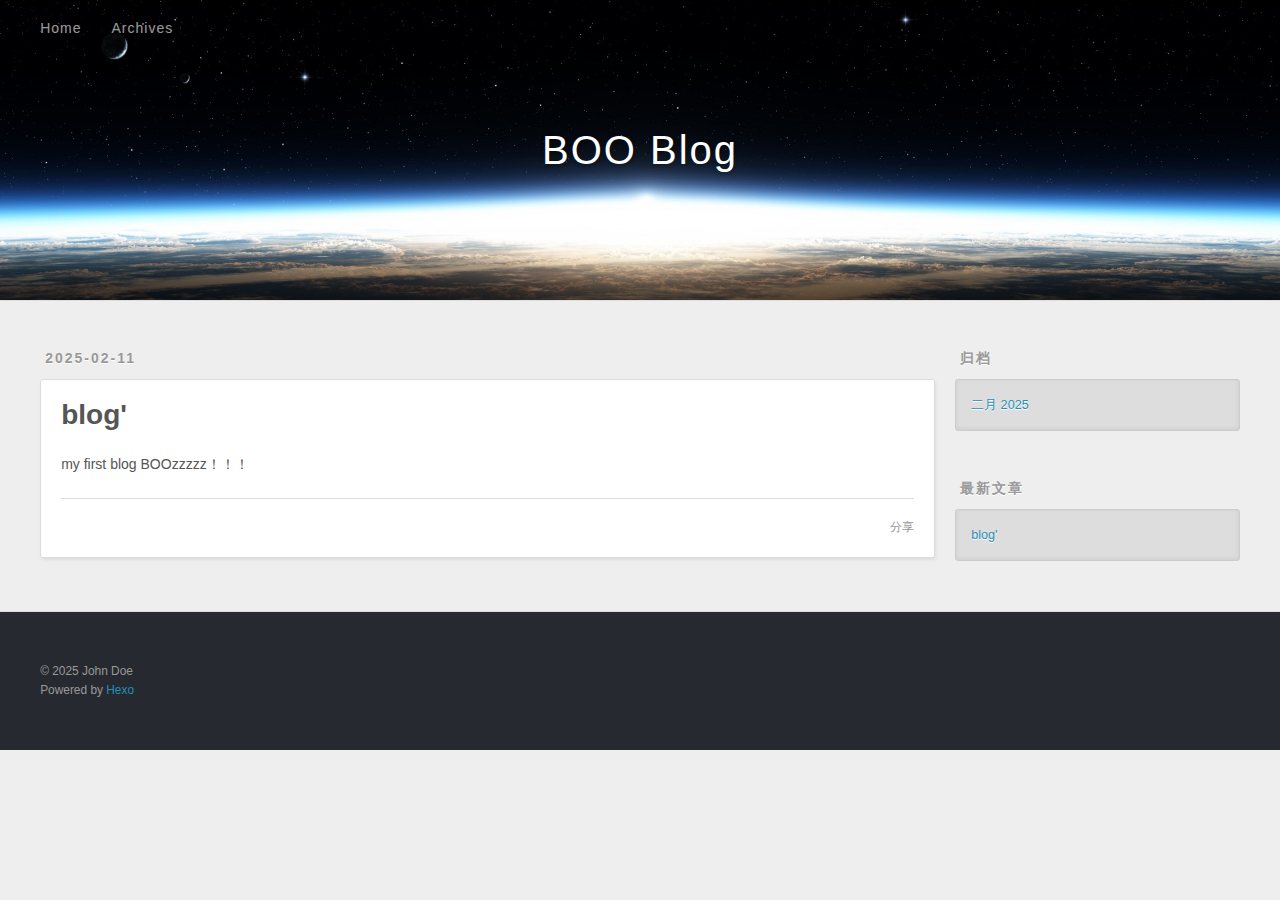
==== commit 343c277f: "Site updated: 2025-03-09 18:15:54" ====
--- a/index.html
+++ b/index.html
@@ -4,17 +4,17 @@
   <meta charset="utf-8">
   
   
-  <title>Hexo</title>
+  <title>BOO Blog</title>
   <meta name="viewport" content="width=device-width, initial-scale=1, shrink-to-fit=no">
   <meta property="og:type" content="website">
-<meta property="og:title" content="Hexo">
+<meta property="og:title" content="BOO Blog">
 <meta property="og:url" content="http://example.com/index.html">
-<meta property="og:site_name" content="Hexo">
+<meta property="og:site_name" content="BOO Blog">
 <meta property="og:locale" content="zh_CN">
 <meta property="article:author" content="John Doe">
 <meta name="twitter:card" content="summary">
   
-    <link rel="alternate" href="/atom.xml" title="Hexo" type="application/atom+xml">
+    <link rel="alternate" href="/atom.xml" title="BOO Blog" type="application/atom+xml">
   
   
     <link rel="shortcut icon" href="/favicon.png">
@@ -39,7 +39,7 @@
   <div id="header-outer" class="outer">
     <div id="header-title" class="inner">
       <h1 id="logo-wrap">
-        <a href="/" id="logo">Hexo</a>
+        <a href="/" id="logo">BOO Blog</a>
       </h1>
       
     </div>
@@ -96,7 +96,7 @@
       
     </div>
     <footer class="article-footer">
-      <a data-url="http://example.com/2025/02/11/blog/" data-id="cm70nv8sd0000f4vlg5e26mxe" data-title="blog&#39;" class="article-share-link"><span class="fa fa-share">分享</span></a>
+      <a data-url="http://example.com/2025/02/11/blog/" data-id="cm81h4loz0000vsvlhn5le2gl" data-title="blog&#39;" class="article-share-link"><span class="fa fa-share">分享</span></a>
       
       
       
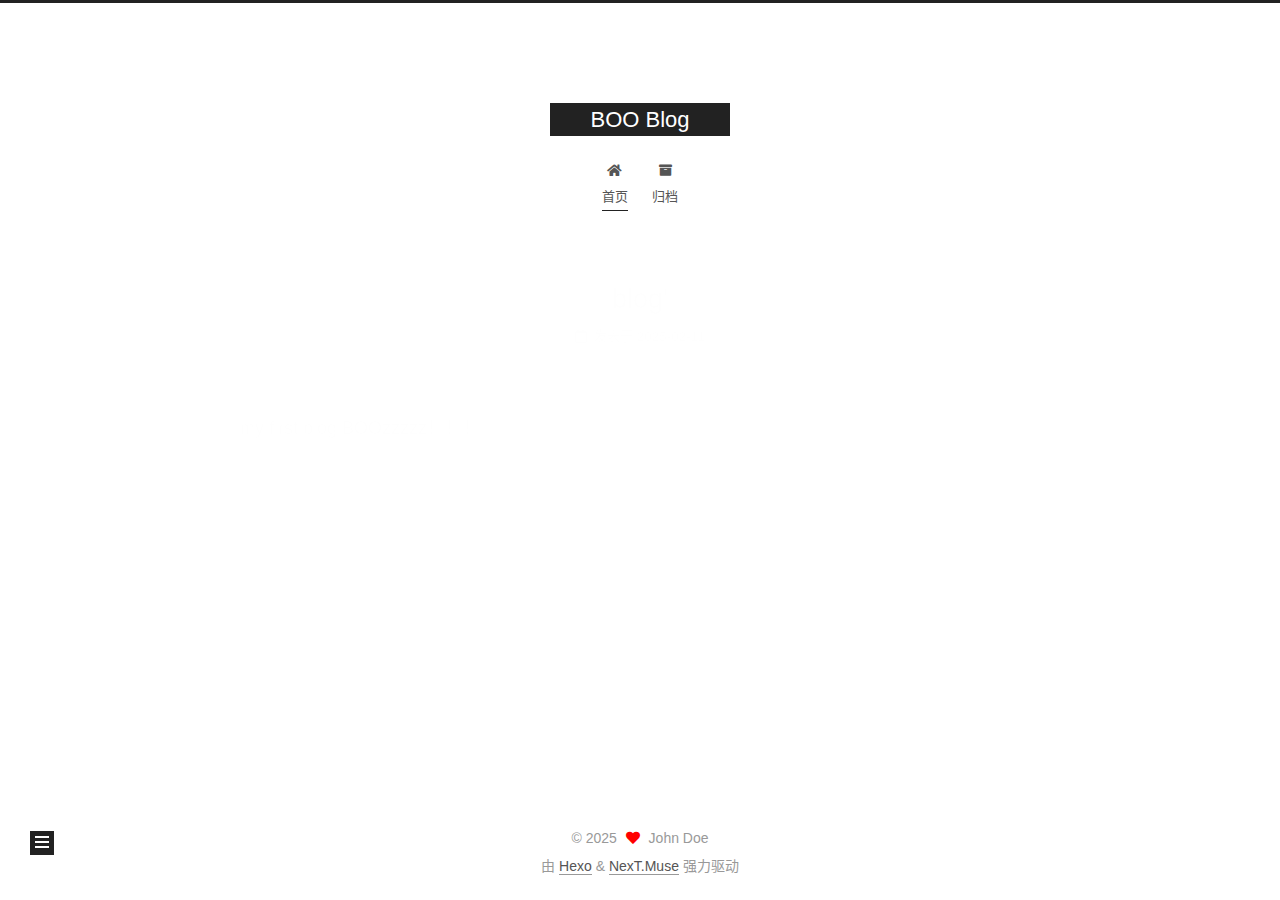
==== commit 1d45891b: "Site updated: 2025-03-09 18:26:21" ====
--- a/index.html
+++ b/index.html
@@ -1,11 +1,25 @@
 <!DOCTYPE html>
-<html>
+<html lang="zh-CN">
 <head>
-  <meta charset="utf-8">
-  
-  
-  <title>BOO Blog</title>
-  <meta name="viewport" content="width=device-width, initial-scale=1, shrink-to-fit=no">
+  <meta charset="UTF-8">
+<meta name="viewport" content="width=device-width, initial-scale=1, maximum-scale=2">
+<meta name="theme-color" content="#222">
+<meta name="generator" content="Hexo 7.3.0">
+  <link rel="apple-touch-icon" sizes="180x180" href="/images/apple-touch-icon-next.png">
+  <link rel="icon" type="image/png" sizes="32x32" href="/images/favicon-32x32-next.png">
+  <link rel="icon" type="image/png" sizes="16x16" href="/images/favicon-16x16-next.png">
+  <link rel="mask-icon" href="/images/logo.svg" color="#222">
+
+<link rel="stylesheet" href="/css/main.css">
+
+
+<link rel="stylesheet" href="/lib/font-awesome/css/all.min.css">
+
+<script id="hexo-configurations">
+    var NexT = window.NexT || {};
+    var CONFIG = {"hostname":"example.com","root":"/","scheme":"Muse","version":"7.8.0","exturl":false,"sidebar":{"position":"left","display":"post","padding":18,"offset":12,"onmobile":false},"copycode":{"enable":false,"show_result":false,"style":null},"back2top":{"enable":true,"sidebar":false,"scrollpercent":false},"bookmark":{"enable":false,"color":"#222","save":"auto"},"fancybox":false,"mediumzoom":false,"lazyload":false,"pangu":false,"comments":{"style":"tabs","active":null,"storage":true,"lazyload":false,"nav":null},"algolia":{"hits":{"per_page":10},"labels":{"input_placeholder":"Search for Posts","hits_empty":"We didn't find any results for the search: ${query}","hits_stats":"${hits} results found in ${time} ms"}},"localsearch":{"enable":false,"trigger":"auto","top_n_per_article":1,"unescape":false,"preload":false},"motion":{"enable":true,"async":false,"transition":{"post_block":"fadeIn","post_header":"slideDownIn","post_body":"slideDownIn","coll_header":"slideLeftIn","sidebar":"slideUpIn"}}};
+  </script>
+
   <meta property="og:type" content="website">
 <meta property="og:title" content="BOO Blog">
 <meta property="og:url" content="http://example.com/index.html">
@@ -13,181 +27,332 @@
 <meta property="og:locale" content="zh_CN">
 <meta property="article:author" content="John Doe">
 <meta name="twitter:card" content="summary">
-  
-    <link rel="alternate" href="/atom.xml" title="BOO Blog" type="application/atom+xml">
-  
-  
-    <link rel="shortcut icon" href="/favicon.png">
-  
-  
-  
-<link rel="stylesheet" href="/css/style.css">
-
-  
-    
-<link rel="stylesheet" href="/fancybox/jquery.fancybox.min.css">
-
-  
-  
-<meta name="generator" content="Hexo 7.3.0"></head>
-
-<body>
-  <div id="container">
-    <div id="wrap">
-      <header id="header">
-  <div id="banner"></div>
-  <div id="header-outer" class="outer">
-    <div id="header-title" class="inner">
-      <h1 id="logo-wrap">
-        <a href="/" id="logo">BOO Blog</a>
-      </h1>
+
+<link rel="canonical" href="http://example.com/">
+
+
+<script id="page-configurations">
+  // https://hexo.io/docs/variables.html
+  CONFIG.page = {
+    sidebar: "",
+    isHome : true,
+    isPost : false,
+    lang   : 'zh-CN'
+  };
+</script>
+
+  <title>BOO Blog</title>
+  
+
+
+
+
+
+
+  <noscript>
+  <style>
+  .use-motion .brand,
+  .use-motion .menu-item,
+  .sidebar-inner,
+  .use-motion .post-block,
+  .use-motion .pagination,
+  .use-motion .comments,
+  .use-motion .post-header,
+  .use-motion .post-body,
+  .use-motion .collection-header { opacity: initial; }
+
+  .use-motion .site-title,
+  .use-motion .site-subtitle {
+    opacity: initial;
+    top: initial;
+  }
+
+  .use-motion .logo-line-before i { left: initial; }
+  .use-motion .logo-line-after i { right: initial; }
+  </style>
+</noscript>
+
+</head>
+
+<body itemscope itemtype="http://schema.org/WebPage">
+  <div class="container use-motion">
+    <div class="headband"></div>
+
+    <header class="header" itemscope itemtype="http://schema.org/WPHeader">
+      <div class="header-inner"><div class="site-brand-container">
+  <div class="site-nav-toggle">
+    <div class="toggle" aria-label="切换导航栏">
+      <span class="toggle-line toggle-line-first"></span>
+      <span class="toggle-line toggle-line-middle"></span>
+      <span class="toggle-line toggle-line-last"></span>
+    </div>
+  </div>
+
+  <div class="site-meta">
+
+    <a href="/" class="brand" rel="start">
+      <span class="logo-line-before"><i></i></span>
+      <h1 class="site-title">BOO Blog</h1>
+      <span class="logo-line-after"><i></i></span>
+    </a>
+  </div>
+
+  <div class="site-nav-right">
+    <div class="toggle popup-trigger">
+    </div>
+  </div>
+</div>
+
+
+
+
+<nav class="site-nav">
+  <ul id="menu" class="main-menu menu">
+        <li class="menu-item menu-item-home">
+
+    <a href="/" rel="section"><i class="fa fa-home fa-fw"></i>首页</a>
+
+  </li>
+        <li class="menu-item menu-item-archives">
+
+    <a href="/archives/" rel="section"><i class="fa fa-archive fa-fw"></i>归档</a>
+
+  </li>
+  </ul>
+</nav>
+
+
+
+
+</div>
+    </header>
+
+    
+  <div class="back-to-top">
+    <i class="fa fa-arrow-up"></i>
+    <span>0%</span>
+  </div>
+
+
+    <main class="main">
+      <div class="main-inner">
+        <div class="content-wrap">
+          
+
+          <div class="content index posts-expand">
+            
+      
+  
+  
+  <article itemscope itemtype="http://schema.org/Article" class="post-block" lang="zh-CN">
+    <link itemprop="mainEntityOfPage" href="http://example.com/2025/02/11/blog/">
+
+    <span hidden itemprop="author" itemscope itemtype="http://schema.org/Person">
+      <meta itemprop="image" content="/images/avatar.gif">
+      <meta itemprop="name" content="John Doe">
+      <meta itemprop="description" content="">
+    </span>
+
+    <span hidden itemprop="publisher" itemscope itemtype="http://schema.org/Organization">
+      <meta itemprop="name" content="BOO Blog">
+    </span>
+      <header class="post-header">
+        <h2 class="post-title" itemprop="name headline">
+          
+            <a href="/2025/02/11/blog/" class="post-title-link" itemprop="url">blog'</a>
+        </h2>
+
+        <div class="post-meta">
+            <span class="post-meta-item">
+              <span class="post-meta-item-icon">
+                <i class="far fa-calendar"></i>
+              </span>
+              <span class="post-meta-item-text">发表于</span>
+              
+
+              <time title="创建时间：2025-02-11 22:58:00 / 修改时间：23:04:37" itemprop="dateCreated datePublished" datetime="2025-02-11T22:58:00+08:00">2025-02-11</time>
+            </span>
+
+          
+
+        </div>
+      </header>
+
+    
+    
+    
+    <div class="post-body" itemprop="articleBody">
+
+      
+          <p>my first blog BOOzzzzz！！！</p>
+
       
     </div>
-    <div id="header-inner" class="inner">
-      <nav id="main-nav">
-        <a id="main-nav-toggle" class="nav-icon"><span class="fa fa-bars"></span></a>
+
+    
+    
+    
+      <footer class="post-footer">
+        <div class="post-eof"></div>
+      </footer>
+  </article>
+  
+  
+  
+
+
+  
+
+
+
+          </div>
+          
+
+<script>
+  window.addEventListener('tabs:register', () => {
+    let { activeClass } = CONFIG.comments;
+    if (CONFIG.comments.storage) {
+      activeClass = localStorage.getItem('comments_active') || activeClass;
+    }
+    if (activeClass) {
+      let activeTab = document.querySelector(`a[href="#comment-${activeClass}"]`);
+      if (activeTab) {
+        activeTab.click();
+      }
+    }
+  });
+  if (CONFIG.comments.storage) {
+    window.addEventListener('tabs:click', event => {
+      if (!event.target.matches('.tabs-comment .tab-content .tab-pane')) return;
+      let commentClass = event.target.classList[1];
+      localStorage.setItem('comments_active', commentClass);
+    });
+  }
+</script>
+
+        </div>
+          
+  
+  <div class="toggle sidebar-toggle">
+    <span class="toggle-line toggle-line-first"></span>
+    <span class="toggle-line toggle-line-middle"></span>
+    <span class="toggle-line toggle-line-last"></span>
+  </div>
+
+  <aside class="sidebar">
+    <div class="sidebar-inner">
+
+      <ul class="sidebar-nav motion-element">
+        <li class="sidebar-nav-toc">
+          文章目录
+        </li>
+        <li class="sidebar-nav-overview">
+          站点概览
+        </li>
+      </ul>
+
+      <!--noindex-->
+      <div class="post-toc-wrap sidebar-panel">
+      </div>
+      <!--/noindex-->
+
+      <div class="site-overview-wrap sidebar-panel">
+        <div class="site-author motion-element" itemprop="author" itemscope itemtype="http://schema.org/Person">
+  <p class="site-author-name" itemprop="name">John Doe</p>
+  <div class="site-description" itemprop="description"></div>
+</div>
+<div class="site-state-wrap motion-element">
+  <nav class="site-state">
+      <div class="site-state-item site-state-posts">
+          <a href="/archives/">
         
-          <a class="main-nav-link" href="/">Home</a>
+          <span class="site-state-item-count">1</span>
+          <span class="site-state-item-name">日志</span>
+        </a>
+      </div>
+  </nav>
+</div>
+
+
+
+      </div>
+
+    </div>
+  </aside>
+  <div id="sidebar-dimmer"></div>
+
+
+      </div>
+    </main>
+
+    <footer class="footer">
+      <div class="footer-inner">
         
-          <a class="main-nav-link" href="/archives">Archives</a>
+
         
-      </nav>
-      <nav id="sub-nav">
+
+<div class="copyright">
+  
+  &copy; 
+  <span itemprop="copyrightYear">2025</span>
+  <span class="with-love">
+    <i class="fa fa-heart"></i>
+  </span>
+  <span class="author" itemprop="copyrightHolder">John Doe</span>
+</div>
+  <div class="powered-by">由 <a href="https://hexo.io/" class="theme-link" rel="noopener" target="_blank">Hexo</a> & <a href="https://muse.theme-next.org/" class="theme-link" rel="noopener" target="_blank">NexT.Muse</a> 强力驱动
+  </div>
+
         
-        
-          <a class="nav-icon" href="/atom.xml" title="RSS 订阅"><span class="fa fa-rss"></span></a>
-        
-        <a class="nav-icon nav-search-btn" title="搜索"><span class="fa fa-search"></span></a>
-      </nav>
-      <div id="search-form-wrap">
-        <form action="//google.com/search" method="get" accept-charset="UTF-8" class="search-form"><input type="search" name="q" class="search-form-input" placeholder="搜索"><button type="submit" class="search-form-submit">&#xF002;</button><input type="hidden" name="sitesearch" value="http://example.com"></form>
-      </div>
-    </div>
-  </div>
-</header>
-
-      <div class="outer">
-        <section id="main">
-  
-    <article id="&#39;boo-blog" class="h-entry article article-type-&#39;boo" itemprop="blogPost" itemscope itemtype="https://schema.org/BlogPosting">
-  <div class="article-meta">
-    <a href="/2025/02/11/blog/" class="article-date">
-  <time class="dt-published" datetime="2025-02-11T14:58:00.000Z" itemprop="datePublished">2025-02-11</time>
-</a>
-    
-  </div>
-  <div class="article-inner">
-    
-    
-      <header class="article-header">
-        
-  
-    <h1 itemprop="name">
-      <a class="p-name article-title" href="/2025/02/11/blog/">blog&#39;</a>
-    </h1>
-  
-
-      </header>
-    
-    <div class="e-content article-entry" itemprop="articleBody">
-      
-        <p>my first blog BOOzzzzz！！！</p>
-
-      
-    </div>
-    <footer class="article-footer">
-      <a data-url="http://example.com/2025/02/11/blog/" data-id="cm81h4loz0000vsvlhn5le2gl" data-title="blog&#39;" class="article-share-link"><span class="fa fa-share">分享</span></a>
-      
-      
-      
+
+
+
+
+
+
+
+
+      </div>
     </footer>
   </div>
-  
-</article>
-
-
-
-  
-
-
-</section>
-        
-          <aside id="sidebar">
-  
-    
-
-  
-    
-
-  
-    
-  
-    
-  <div class="widget-wrap">
-    <h3 class="widget-title">归档</h3>
-    <div class="widget">
-      <ul class="archive-list"><li class="archive-list-item"><a class="archive-list-link" href="/archives/2025/02/">二月 2025</a></li></ul>
-    </div>
-  </div>
-
-
-  
-    
-  <div class="widget-wrap">
-    <h3 class="widget-title">最新文章</h3>
-    <div class="widget">
-      <ul>
-        
-          <li>
-            <a href="/2025/02/11/blog/">blog&#39;</a>
-          </li>
-        
-      </ul>
-    </div>
-  </div>
-
-  
-</aside>
-        
-      </div>
-      <footer id="footer">
-  
-  <div class="outer">
-    <div id="footer-info" class="inner">
-      
-      &copy; 2025 John Doe<br>
-      Powered by <a href="https://hexo.io/" target="_blank">Hexo</a>
-    </div>
-  </div>
-</footer>
-
-    </div>
-    <nav id="mobile-nav">
-  
-    <a href="/" class="mobile-nav-link">Home</a>
-  
-    <a href="/archives" class="mobile-nav-link">Archives</a>
-  
-</nav>
-    
-
-
-<script src="/js/jquery-3.6.4.min.js"></script>
-
-
-
-  
-<script src="/fancybox/jquery.fancybox.min.js"></script>
-
-
-
-
-<script src="/js/script.js"></script>
-
-
-
-
-
-  </div>
+
+  
+  <script src="/lib/anime.min.js"></script>
+  <script src="/lib/velocity/velocity.min.js"></script>
+  <script src="/lib/velocity/velocity.ui.min.js"></script>
+
+<script src="/js/utils.js"></script>
+
+<script src="/js/motion.js"></script>
+
+
+<script src="/js/schemes/muse.js"></script>
+
+
+<script src="/js/next-boot.js"></script>
+
+
+
+
+  
+
+
+
+
+
+
+
+
+
+
+
+
+
+
+
+  
+
+  
+
 </body>
-</html>+</html>
--- a/css/main.css
+++ b/css/main.css
@@ -0,0 +1,2291 @@
+:root {
+  --body-bg-color: #fff;
+  --content-bg-color: #fff;
+  --card-bg-color: #f5f5f5;
+  --text-color: #555;
+  --blockquote-color: #666;
+  --link-color: #555;
+  --link-hover-color: #222;
+  --brand-color: #fff;
+  --brand-hover-color: #fff;
+  --table-row-odd-bg-color: #f9f9f9;
+  --table-row-hover-bg-color: #f5f5f5;
+  --menu-item-bg-color: #f5f5f5;
+  --btn-default-bg: #222;
+  --btn-default-color: #fff;
+  --btn-default-border-color: #222;
+  --btn-default-hover-bg: #fff;
+  --btn-default-hover-color: #222;
+  --btn-default-hover-border-color: #222;
+}
+html {
+  line-height: 1.15; /* 1 */
+  -webkit-text-size-adjust: 100%; /* 2 */
+}
+body {
+  margin: 0;
+}
+main {
+  display: block;
+}
+h1 {
+  font-size: 2em;
+  margin: 0.67em 0;
+}
+hr {
+  box-sizing: content-box; /* 1 */
+  height: 0; /* 1 */
+  overflow: visible; /* 2 */
+}
+pre {
+  font-family: monospace, monospace; /* 1 */
+  font-size: 1em; /* 2 */
+}
+a {
+  background: transparent;
+}
+abbr[title] {
+  border-bottom: none; /* 1 */
+  text-decoration: underline; /* 2 */
+  text-decoration: underline dotted; /* 2 */
+}
+b,
+strong {
+  font-weight: bolder;
+}
+code,
+kbd,
+samp {
+  font-family: monospace, monospace; /* 1 */
+  font-size: 1em; /* 2 */
+}
+small {
+  font-size: 80%;
+}
+sub,
+sup {
+  font-size: 75%;
+  line-height: 0;
+  position: relative;
+  vertical-align: baseline;
+}
+sub {
+  bottom: -0.25em;
+}
+sup {
+  top: -0.5em;
+}
+img {
+  border-style: none;
+}
+button,
+input,
+optgroup,
+select,
+textarea {
+  font-family: inherit; /* 1 */
+  font-size: 100%; /* 1 */
+  line-height: 1.15; /* 1 */
+  margin: 0; /* 2 */
+}
+button,
+input {
+/* 1 */
+  overflow: visible;
+}
+button,
+select {
+/* 1 */
+  text-transform: none;
+}
+button,
+[type='button'],
+[type='reset'],
+[type='submit'] {
+  -webkit-appearance: button;
+}
+button::-moz-focus-inner,
+[type='button']::-moz-focus-inner,
+[type='reset']::-moz-focus-inner,
+[type='submit']::-moz-focus-inner {
+  border-style: none;
+  padding: 0;
+}
+button:-moz-focusring,
+[type='button']:-moz-focusring,
+[type='reset']:-moz-focusring,
+[type='submit']:-moz-focusring {
+  outline: 1px dotted ButtonText;
+}
+fieldset {
+  padding: 0.35em 0.75em 0.625em;
+}
+legend {
+  box-sizing: border-box; /* 1 */
+  color: inherit; /* 2 */
+  display: table; /* 1 */
+  max-width: 100%; /* 1 */
+  padding: 0; /* 3 */
+  white-space: normal; /* 1 */
+}
+progress {
+  vertical-align: baseline;
+}
+textarea {
+  overflow: auto;
+}
+[type='checkbox'],
+[type='radio'] {
+  box-sizing: border-box; /* 1 */
+  padding: 0; /* 2 */
+}
+[type='number']::-webkit-inner-spin-button,
+[type='number']::-webkit-outer-spin-button {
+  height: auto;
+}
+[type='search'] {
+  outline-offset: -2px; /* 2 */
+  -webkit-appearance: textfield; /* 1 */
+}
+[type='search']::-webkit-search-decoration {
+  -webkit-appearance: none;
+}
+::-webkit-file-upload-button {
+  font: inherit; /* 2 */
+  -webkit-appearance: button; /* 1 */
+}
+details {
+  display: block;
+}
+summary {
+  display: list-item;
+}
+template {
+  display: none;
+}
+[hidden] {
+  display: none;
+}
+::selection {
+  background: #262a30;
+  color: #eee;
+}
+html,
+body {
+  height: 100%;
+}
+body {
+  background: var(--body-bg-color);
+  color: var(--text-color);
+  font-family: 'Lato', "PingFang SC", "Microsoft YaHei", sans-serif;
+  font-size: 1em;
+  line-height: 2;
+}
+@media (max-width: 991px) {
+  body {
+    padding-left: 0 !important;
+    padding-right: 0 !important;
+  }
+}
+h1,
+h2,
+h3,
+h4,
+h5,
+h6 {
+  font-family: 'Lato', "PingFang SC", "Microsoft YaHei", sans-serif;
+  font-weight: bold;
+  line-height: 1.5;
+  margin: 20px 0 15px;
+}
+h1 {
+  font-size: 1.5em;
+}
+h2 {
+  font-size: 1.375em;
+}
+h3 {
+  font-size: 1.25em;
+}
+h4 {
+  font-size: 1.125em;
+}
+h5 {
+  font-size: 1em;
+}
+h6 {
+  font-size: 0.875em;
+}
+p {
+  margin: 0 0 20px 0;
+}
+a,
+span.exturl {
+  border-bottom: 1px solid #999;
+  color: var(--link-color);
+  outline: 0;
+  text-decoration: none;
+  overflow-wrap: break-word;
+  word-wrap: break-word;
+  cursor: pointer;
+}
+a:hover,
+span.exturl:hover {
+  border-bottom-color: var(--link-hover-color);
+  color: var(--link-hover-color);
+}
+iframe,
+img,
+video {
+  display: block;
+  margin-left: auto;
+  margin-right: auto;
+  max-width: 100%;
+}
+hr {
+  background-image: repeating-linear-gradient(-45deg, #ddd, #ddd 4px, transparent 4px, transparent 8px);
+  border: 0;
+  height: 3px;
+  margin: 40px 0;
+}
+blockquote {
+  border-left: 4px solid #ddd;
+  color: var(--blockquote-color);
+  margin: 0;
+  padding: 0 15px;
+}
+blockquote cite::before {
+  content: '-';
+  padding: 0 5px;
+}
+dt {
+  font-weight: bold;
+}
+dd {
+  margin: 0;
+  padding: 0;
+}
+kbd {
+  background-color: #f5f5f5;
+  background-image: linear-gradient(#eee, #fff, #eee);
+  border: 1px solid #ccc;
+  border-radius: 0.2em;
+  box-shadow: 0.1em 0.1em 0.2em rgba(0,0,0,0.1);
+  color: #555;
+  font-family: inherit;
+  padding: 0.1em 0.3em;
+  white-space: nowrap;
+}
+.table-container {
+  overflow: auto;
+}
+table {
+  border-collapse: collapse;
+  border-spacing: 0;
+  font-size: 0.875em;
+  margin: 0 0 20px 0;
+  width: 100%;
+}
+tbody tr:nth-of-type(odd) {
+  background: var(--table-row-odd-bg-color);
+}
+tbody tr:hover {
+  background: var(--table-row-hover-bg-color);
+}
+caption,
+th,
+td {
+  font-weight: normal;
+  padding: 8px;
+  vertical-align: middle;
+}
+th,
+td {
+  border: 1px solid #ddd;
+  border-bottom: 3px solid #ddd;
+}
+th {
+  font-weight: 700;
+  padding-bottom: 10px;
+}
+td {
+  border-bottom-width: 1px;
+}
+.btn {
+  background: var(--btn-default-bg);
+  border: 2px solid var(--btn-default-border-color);
+  border-radius: 0;
+  color: var(--btn-default-color);
+  display: inline-block;
+  font-size: 0.875em;
+  line-height: 2;
+  padding: 0 20px;
+  text-decoration: none;
+  transition-property: background-color;
+  transition-delay: 0s;
+  transition-duration: 0.2s;
+  transition-timing-function: ease-in-out;
+}
+.btn:hover {
+  background: var(--btn-default-hover-bg);
+  border-color: var(--btn-default-hover-border-color);
+  color: var(--btn-default-hover-color);
+}
+.btn + .btn {
+  margin: 0 0 8px 8px;
+}
+.btn .fa-fw {
+  text-align: left;
+  width: 1.285714285714286em;
+}
+.toggle {
+  line-height: 0;
+}
+.toggle .toggle-line {
+  background: #fff;
+  display: inline-block;
+  height: 2px;
+  left: 0;
+  position: relative;
+  top: 0;
+  transition: all 0.4s;
+  vertical-align: top;
+  width: 100%;
+}
+.toggle .toggle-line:not(:first-child) {
+  margin-top: 3px;
+}
+.toggle.toggle-arrow .toggle-line-first {
+  left: 50%;
+  top: 2px;
+  transform: rotate(45deg);
+  width: 50%;
+}
+.toggle.toggle-arrow .toggle-line-middle {
+  left: 2px;
+  width: 90%;
+}
+.toggle.toggle-arrow .toggle-line-last {
+  left: 50%;
+  top: -2px;
+  transform: rotate(-45deg);
+  width: 50%;
+}
+.toggle.toggle-close .toggle-line-first {
+  transform: rotate(-45deg);
+  top: 5px;
+}
+.toggle.toggle-close .toggle-line-middle {
+  opacity: 0;
+}
+.toggle.toggle-close .toggle-line-last {
+  transform: rotate(45deg);
+  top: -5px;
+}
+.highlight,
+pre {
+  background: #f7f7f7;
+  color: #4d4d4c;
+  line-height: 1.6;
+  margin: 0 auto 20px;
+}
+pre,
+code {
+  font-family: consolas, Menlo, monospace, "PingFang SC", "Microsoft YaHei";
+}
+code {
+  background: #eee;
+  border-radius: 3px;
+  color: #555;
+  padding: 2px 4px;
+  overflow-wrap: break-word;
+  word-wrap: break-word;
+}
+.highlight *::selection {
+  background: #d6d6d6;
+}
+.highlight pre {
+  border: 0;
+  margin: 0;
+  padding: 10px 0;
+}
+.highlight table {
+  border: 0;
+  margin: 0;
+  width: auto;
+}
+.highlight td {
+  border: 0;
+  padding: 0;
+}
+.highlight figcaption {
+  background: #eff2f3;
+  color: #4d4d4c;
+  display: flex;
+  font-size: 0.875em;
+  justify-content: space-between;
+  line-height: 1.2;
+  padding: 0.5em;
+}
+.highlight figcaption a {
+  color: #4d4d4c;
+}
+.highlight figcaption a:hover {
+  border-bottom-color: #4d4d4c;
+}
+.highlight .gutter {
+  -moz-user-select: none;
+  -ms-user-select: none;
+  -webkit-user-select: none;
+  user-select: none;
+}
+.highlight .gutter pre {
+  background: #eff2f3;
+  color: #869194;
+  padding-left: 10px;
+  padding-right: 10px;
+  text-align: right;
+}
+.highlight .code pre {
+  background: #f7f7f7;
+  padding-left: 10px;
+  width: 100%;
+}
+.gist table {
+  width: auto;
+}
+.gist table td {
+  border: 0;
+}
+pre {
+  overflow: auto;
+  padding: 10px;
+}
+pre code {
+  background: none;
+  color: #4d4d4c;
+  font-size: 0.875em;
+  padding: 0;
+  text-shadow: none;
+}
+pre .deletion {
+  background: #fdd;
+}
+pre .addition {
+  background: #dfd;
+}
+pre .meta {
+  color: #eab700;
+  -moz-user-select: none;
+  -ms-user-select: none;
+  -webkit-user-select: none;
+  user-select: none;
+}
+pre .comment {
+  color: #8e908c;
+}
+pre .variable,
+pre .attribute,
+pre .tag,
+pre .name,
+pre .regexp,
+pre .ruby .constant,
+pre .xml .tag .title,
+pre .xml .pi,
+pre .xml .doctype,
+pre .html .doctype,
+pre .css .id,
+pre .css .class,
+pre .css .pseudo {
+  color: #c82829;
+}
+pre .number,
+pre .preprocessor,
+pre .built_in,
+pre .builtin-name,
+pre .literal,
+pre .params,
+pre .constant,
+pre .command {
+  color: #f5871f;
+}
+pre .ruby .class .title,
+pre .css .rules .attribute,
+pre .string,
+pre .symbol,
+pre .value,
+pre .inheritance,
+pre .header,
+pre .ruby .symbol,
+pre .xml .cdata,
+pre .special,
+pre .formula {
+  color: #718c00;
+}
+pre .title,
+pre .css .hexcolor {
+  color: #3e999f;
+}
+pre .function,
+pre .python .decorator,
+pre .python .title,
+pre .ruby .function .title,
+pre .ruby .title .keyword,
+pre .perl .sub,
+pre .javascript .title,
+pre .coffeescript .title {
+  color: #4271ae;
+}
+pre .keyword,
+pre .javascript .function {
+  color: #8959a8;
+}
+.blockquote-center {
+  border-left: none;
+  margin: 40px 0;
+  padding: 0;
+  position: relative;
+  text-align: center;
+}
+.blockquote-center .fa {
+  display: block;
+  opacity: 0.6;
+  position: absolute;
+  width: 100%;
+}
+.blockquote-center .fa-quote-left {
+  border-top: 1px solid #ccc;
+  text-align: left;
+  top: -20px;
+}
+.blockquote-center .fa-quote-right {
+  border-bottom: 1px solid #ccc;
+  text-align: right;
+  bottom: -20px;
+}
+.blockquote-center p,
+.blockquote-center div {
+  text-align: center;
+}
+.post-body .group-picture img {
+  margin: 0 auto;
+  padding: 0 3px;
+}
+.group-picture-row {
+  margin-bottom: 6px;
+  overflow: hidden;
+}
+.group-picture-column {
+  float: left;
+  margin-bottom: 10px;
+}
+.post-body .label {
+  color: #555;
+  display: inline;
+  padding: 0 2px;
+}
+.post-body .label.default {
+  background: #f0f0f0;
+}
+.post-body .label.primary {
+  background: #efe6f7;
+}
+.post-body .label.info {
+  background: #e5f2f8;
+}
+.post-body .label.success {
+  background: #e7f4e9;
+}
+.post-body .label.warning {
+  background: #fcf6e1;
+}
+.post-body .label.danger {
+  background: #fae8eb;
+}
+.post-body .tabs {
+  margin-bottom: 20px;
+}
+.post-body .tabs,
+.tabs-comment {
+  display: block;
+  padding-top: 10px;
+  position: relative;
+}
+.post-body .tabs ul.nav-tabs,
+.tabs-comment ul.nav-tabs {
+  display: flex;
+  flex-wrap: wrap;
+  margin: 0;
+  margin-bottom: -1px;
+  padding: 0;
+}
+@media (max-width: 413px) {
+  .post-body .tabs ul.nav-tabs,
+  .tabs-comment ul.nav-tabs {
+    display: block;
+    margin-bottom: 5px;
+  }
+}
+.post-body .tabs ul.nav-tabs li.tab,
+.tabs-comment ul.nav-tabs li.tab {
+  border-bottom: 1px solid #ddd;
+  border-left: 1px solid transparent;
+  border-right: 1px solid transparent;
+  border-top: 3px solid transparent;
+  flex-grow: 1;
+  list-style-type: none;
+  border-radius: 0 0 0 0;
+}
+@media (max-width: 413px) {
+  .post-body .tabs ul.nav-tabs li.tab,
+  .tabs-comment ul.nav-tabs li.tab {
+    border-bottom: 1px solid transparent;
+    border-left: 3px solid transparent;
+    border-right: 1px solid transparent;
+    border-top: 1px solid transparent;
+  }
+}
+@media (max-width: 413px) {
+  .post-body .tabs ul.nav-tabs li.tab,
+  .tabs-comment ul.nav-tabs li.tab {
+    border-radius: 0;
+  }
+}
+.post-body .tabs ul.nav-tabs li.tab a,
+.tabs-comment ul.nav-tabs li.tab a {
+  border-bottom: initial;
+  display: block;
+  line-height: 1.8;
+  outline: 0;
+  padding: 0.25em 0.75em;
+  text-align: center;
+  transition-delay: 0s;
+  transition-duration: 0.2s;
+  transition-timing-function: ease-out;
+}
+.post-body .tabs ul.nav-tabs li.tab a i,
+.tabs-comment ul.nav-tabs li.tab a i {
+  width: 1.285714285714286em;
+}
+.post-body .tabs ul.nav-tabs li.tab.active,
+.tabs-comment ul.nav-tabs li.tab.active {
+  border-bottom: 1px solid transparent;
+  border-left: 1px solid #ddd;
+  border-right: 1px solid #ddd;
+  border-top: 3px solid #fc6423;
+}
+@media (max-width: 413px) {
+  .post-body .tabs ul.nav-tabs li.tab.active,
+  .tabs-comment ul.nav-tabs li.tab.active {
+    border-bottom: 1px solid #ddd;
+    border-left: 3px solid #fc6423;
+    border-right: 1px solid #ddd;
+    border-top: 1px solid #ddd;
+  }
+}
+.post-body .tabs ul.nav-tabs li.tab.active a,
+.tabs-comment ul.nav-tabs li.tab.active a {
+  color: var(--link-color);
+  cursor: default;
+}
+.post-body .tabs .tab-content .tab-pane,
+.tabs-comment .tab-content .tab-pane {
+  border: 1px solid #ddd;
+  border-top: 0;
+  padding: 20px 20px 0 20px;
+  border-radius: 0;
+}
+.post-body .tabs .tab-content .tab-pane:not(.active),
+.tabs-comment .tab-content .tab-pane:not(.active) {
+  display: none;
+}
+.post-body .tabs .tab-content .tab-pane.active,
+.tabs-comment .tab-content .tab-pane.active {
+  display: block;
+}
+.post-body .tabs .tab-content .tab-pane.active:nth-of-type(1),
+.tabs-comment .tab-content .tab-pane.active:nth-of-type(1) {
+  border-radius: 0 0 0 0;
+}
+@media (max-width: 413px) {
+  .post-body .tabs .tab-content .tab-pane.active:nth-of-type(1),
+  .tabs-comment .tab-content .tab-pane.active:nth-of-type(1) {
+    border-radius: 0;
+  }
+}
+.post-body .note {
+  border-radius: 3px;
+  margin-bottom: 20px;
+  padding: 1em;
+  position: relative;
+  border: 1px solid #eee;
+  border-left-width: 5px;
+}
+.post-body .note h2,
+.post-body .note h3,
+.post-body .note h4,
+.post-body .note h5,
+.post-body .note h6 {
+  margin-top: 0;
+  border-bottom: initial;
+  margin-bottom: 0;
+  padding-top: 0;
+}
+.post-body .note p:first-child,
+.post-body .note ul:first-child,
+.post-body .note ol:first-child,
+.post-body .note table:first-child,
+.post-body .note pre:first-child,
+.post-body .note blockquote:first-child,
+.post-body .note img:first-child {
+  margin-top: 0;
+}
+.post-body .note p:last-child,
+.post-body .note ul:last-child,
+.post-body .note ol:last-child,
+.post-body .note table:last-child,
+.post-body .note pre:last-child,
+.post-body .note blockquote:last-child,
+.post-body .note img:last-child {
+  margin-bottom: 0;
+}
+.post-body .note.default {
+  border-left-color: #777;
+}
+.post-body .note.default h2,
+.post-body .note.default h3,
+.post-body .note.default h4,
+.post-body .note.default h5,
+.post-body .note.default h6 {
+  color: #777;
+}
+.post-body .note.primary {
+  border-left-color: #6f42c1;
+}
+.post-body .note.primary h2,
+.post-body .note.primary h3,
+.post-body .note.primary h4,
+.post-body .note.primary h5,
+.post-body .note.primary h6 {
+  color: #6f42c1;
+}
+.post-body .note.info {
+  border-left-color: #428bca;
+}
+.post-body .note.info h2,
+.post-body .note.info h3,
+.post-body .note.info h4,
+.post-body .note.info h5,
+.post-body .note.info h6 {
+  color: #428bca;
+}
+.post-body .note.success {
+  border-left-color: #5cb85c;
+}
+.post-body .note.success h2,
+.post-body .note.success h3,
+.post-body .note.success h4,
+.post-body .note.success h5,
+.post-body .note.success h6 {
+  color: #5cb85c;
+}
+.post-body .note.warning {
+  border-left-color: #f0ad4e;
+}
+.post-body .note.warning h2,
+.post-body .note.warning h3,
+.post-body .note.warning h4,
+.post-body .note.warning h5,
+.post-body .note.warning h6 {
+  color: #f0ad4e;
+}
+.post-body .note.danger {
+  border-left-color: #d9534f;
+}
+.post-body .note.danger h2,
+.post-body .note.danger h3,
+.post-body .note.danger h4,
+.post-body .note.danger h5,
+.post-body .note.danger h6 {
+  color: #d9534f;
+}
+.pagination .prev,
+.pagination .next,
+.pagination .page-number,
+.pagination .space {
+  display: inline-block;
+  margin: 0 10px;
+  padding: 0 11px;
+  position: relative;
+  top: -1px;
+}
+@media (max-width: 767px) {
+  .pagination .prev,
+  .pagination .next,
+  .pagination .page-number,
+  .pagination .space {
+    margin: 0 5px;
+  }
+}
+.pagination {
+  border-top: 1px solid #eee;
+  margin: 120px 0 0;
+  text-align: center;
+}
+.pagination .prev,
+.pagination .next,
+.pagination .page-number {
+  border-bottom: 0;
+  border-top: 1px solid #eee;
+  transition-property: border-color;
+  transition-delay: 0s;
+  transition-duration: 0.2s;
+  transition-timing-function: ease-in-out;
+}
+.pagination .prev:hover,
+.pagination .next:hover,
+.pagination .page-number:hover {
+  border-top-color: #222;
+}
+.pagination .space {
+  margin: 0;
+  padding: 0;
+}
+.pagination .prev {
+  margin-left: 0;
+}
+.pagination .next {
+  margin-right: 0;
+}
+.pagination .page-number.current {
+  background: #ccc;
+  border-top-color: #ccc;
+  color: #fff;
+}
+@media (max-width: 767px) {
+  .pagination {
+    border-top: none;
+  }
+  .pagination .prev,
+  .pagination .next,
+  .pagination .page-number {
+    border-bottom: 1px solid #eee;
+    border-top: 0;
+    margin-bottom: 10px;
+    padding: 0 10px;
+  }
+  .pagination .prev:hover,
+  .pagination .next:hover,
+  .pagination .page-number:hover {
+    border-bottom-color: #222;
+  }
+}
+.comments {
+  margin-top: 60px;
+  overflow: hidden;
+}
+.comment-button-group {
+  display: flex;
+  flex-wrap: wrap-reverse;
+  justify-content: center;
+  margin: 1em 0;
+}
+.comment-button-group .comment-button {
+  margin: 0.1em 0.2em;
+}
+.comment-button-group .comment-button.active {
+  background: var(--btn-default-hover-bg);
+  border-color: var(--btn-default-hover-border-color);
+  color: var(--btn-default-hover-color);
+}
+.comment-position {
+  display: none;
+}
+.comment-position.active {
+  display: block;
+}
+.tabs-comment {
+  background: var(--content-bg-color);
+  margin-top: 4em;
+  padding-top: 0;
+}
+.tabs-comment .comments {
+  border: 0;
+  box-shadow: none;
+  margin-top: 0;
+  padding-top: 0;
+}
+.container {
+  min-height: 100%;
+  position: relative;
+}
+.main-inner {
+  margin: 0 auto;
+  width: 700px;
+}
+@media (min-width: 1200px) {
+  .main-inner {
+    width: 800px;
+  }
+}
+@media (min-width: 1600px) {
+  .main-inner {
+    width: 900px;
+  }
+}
+@media (max-width: 767px) {
+  .content-wrap {
+    padding: 0 20px;
+  }
+}
+.header {
+  background: transparent;
+}
+.header-inner {
+  margin: 0 auto;
+  width: 700px;
+}
+@media (min-width: 1200px) {
+  .header-inner {
+    width: 800px;
+  }
+}
+@media (min-width: 1600px) {
+  .header-inner {
+    width: 900px;
+  }
+}
+.site-brand-container {
+  display: flex;
+  flex-shrink: 0;
+  padding: 0 10px;
+}
+.headband {
+  background: #222;
+  height: 3px;
+}
+.site-meta {
+  flex-grow: 1;
+  text-align: center;
+}
+@media (max-width: 767px) {
+  .site-meta {
+    text-align: center;
+  }
+}
+.brand {
+  border-bottom: none;
+  color: var(--brand-color);
+  display: inline-block;
+  line-height: 1.375em;
+  padding: 0 40px;
+  position: relative;
+}
+.brand:hover {
+  color: var(--brand-hover-color);
+}
+.site-title {
+  font-family: 'Lato', "PingFang SC", "Microsoft YaHei", sans-serif;
+  font-size: 1.375em;
+  font-weight: normal;
+  margin: 0;
+}
+.site-subtitle {
+  color: #999;
+  font-size: 0.8125em;
+  margin: 10px 0;
+}
+.use-motion .brand {
+  opacity: 0;
+}
+.use-motion .site-title,
+.use-motion .site-subtitle,
+.use-motion .custom-logo-image {
+  opacity: 0;
+  position: relative;
+  top: -10px;
+}
+.site-nav-toggle,
+.site-nav-right {
+  display: none;
+}
+@media (max-width: 767px) {
+  .site-nav-toggle,
+  .site-nav-right {
+    display: flex;
+    flex-direction: column;
+    justify-content: center;
+  }
+}
+.site-nav-toggle .toggle,
+.site-nav-right .toggle {
+  color: var(--text-color);
+  padding: 10px;
+  width: 22px;
+}
+.site-nav-toggle .toggle .toggle-line,
+.site-nav-right .toggle .toggle-line {
+  background: var(--text-color);
+  border-radius: 1px;
+}
+.site-nav {
+  display: block;
+}
+@media (max-width: 767px) {
+  .site-nav {
+    clear: both;
+    display: none;
+  }
+}
+.site-nav.site-nav-on {
+  display: block;
+}
+.menu {
+  margin-top: 20px;
+  padding-left: 0;
+  text-align: center;
+}
+.menu-item {
+  display: inline-block;
+  list-style: none;
+  margin: 0 10px;
+}
+@media (max-width: 767px) {
+  .menu-item {
+    display: block;
+    margin-top: 10px;
+  }
+  .menu-item.menu-item-search {
+    display: none;
+  }
+}
+.menu-item a,
+.menu-item span.exturl {
+  border-bottom: 0;
+  display: block;
+  font-size: 0.8125em;
+  transition-property: border-color;
+  transition-delay: 0s;
+  transition-duration: 0.2s;
+  transition-timing-function: ease-in-out;
+}
+@media (hover: none) {
+  .menu-item a:hover,
+  .menu-item span.exturl:hover {
+    border-bottom-color: transparent !important;
+  }
+}
+.menu-item .fa,
+.menu-item .fab,
+.menu-item .far,
+.menu-item .fas {
+  margin-right: 8px;
+}
+.menu-item .badge {
+  display: inline-block;
+  font-weight: bold;
+  line-height: 1;
+  margin-left: 0.35em;
+  margin-top: 0.35em;
+  text-align: center;
+  white-space: nowrap;
+}
+@media (max-width: 767px) {
+  .menu-item .badge {
+    float: right;
+    margin-left: 0;
+  }
+}
+.menu-item-active a,
+.menu .menu-item a:hover,
+.menu .menu-item span.exturl:hover {
+  background: var(--menu-item-bg-color);
+}
+.use-motion .menu-item {
+  opacity: 0;
+}
+.sidebar {
+  background: #222;
+  bottom: 0;
+  box-shadow: inset 0 2px 6px #000;
+  position: fixed;
+  top: 0;
+}
+@media (max-width: 991px) {
+  .sidebar {
+    display: none;
+  }
+}
+.sidebar-inner {
+  color: #999;
+  padding: 18px 10px;
+  text-align: center;
+}
+.cc-license {
+  margin-top: 10px;
+  text-align: center;
+}
+.cc-license .cc-opacity {
+  border-bottom: none;
+  opacity: 0.7;
+}
+.cc-license .cc-opacity:hover {
+  opacity: 0.9;
+}
+.cc-license img {
+  display: inline-block;
+}
+.site-author-image {
+  border: 2px solid #333;
+  display: block;
+  margin: 0 auto;
+  max-width: 96px;
+  padding: 2px;
+}
+.site-author-name {
+  color: #f5f5f5;
+  font-weight: normal;
+  margin: 5px 0 0;
+  text-align: center;
+}
+.site-description {
+  color: #999;
+  font-size: 1em;
+  margin-top: 5px;
+  text-align: center;
+}
+.links-of-author {
+  margin-top: 15px;
+}
+.links-of-author a,
+.links-of-author span.exturl {
+  border-bottom-color: #555;
+  display: inline-block;
+  font-size: 0.8125em;
+  margin-bottom: 10px;
+  margin-right: 10px;
+  vertical-align: middle;
+}
+.links-of-author a::before,
+.links-of-author span.exturl::before {
+  background: #b0ff8b;
+  border-radius: 50%;
+  content: ' ';
+  display: inline-block;
+  height: 4px;
+  margin-right: 3px;
+  vertical-align: middle;
+  width: 4px;
+}
+.sidebar-button {
+  margin-top: 15px;
+}
+.sidebar-button a {
+  border: 1px solid #fc6423;
+  border-radius: 4px;
+  color: #fc6423;
+  display: inline-block;
+  padding: 0 15px;
+}
+.sidebar-button a .fa,
+.sidebar-button a .fab,
+.sidebar-button a .far,
+.sidebar-button a .fas {
+  margin-right: 5px;
+}
+.sidebar-button a:hover {
+  background: #fc6423;
+  border: 1px solid #fc6423;
+  color: #fff;
+}
+.sidebar-button a:hover .fa,
+.sidebar-button a:hover .fab,
+.sidebar-button a:hover .far,
+.sidebar-button a:hover .fas {
+  color: #fff;
+}
+.links-of-blogroll {
+  font-size: 0.8125em;
+  margin-top: 10px;
+}
+.links-of-blogroll-title {
+  font-size: 0.875em;
+  font-weight: 600;
+  margin-top: 0;
+}
+.links-of-blogroll-list {
+  list-style: none;
+  margin: 0;
+  padding: 0;
+}
+#sidebar-dimmer {
+  display: none;
+}
+@media (max-width: 767px) {
+  #sidebar-dimmer {
+    background: #000;
+    display: block;
+    height: 100%;
+    left: 100%;
+    opacity: 0;
+    position: fixed;
+    top: 0;
+    width: 100%;
+    z-index: 1100;
+  }
+  .sidebar-active + #sidebar-dimmer {
+    opacity: 0.7;
+    transform: translateX(-100%);
+    transition: opacity 0.5s;
+  }
+}
+.sidebar-nav {
+  margin: 0;
+  padding-bottom: 20px;
+  padding-left: 0;
+}
+.sidebar-nav li {
+  border-bottom: 1px solid transparent;
+  color: #666;
+  cursor: pointer;
+  display: inline-block;
+  font-size: 0.875em;
+}
+.sidebar-nav li.sidebar-nav-overview {
+  margin-left: 10px;
+}
+.sidebar-nav li:hover {
+  color: #f5f5f5;
+}
+.sidebar-nav .sidebar-nav-active {
+  border-bottom-color: #87daff;
+  color: #87daff;
+}
+.sidebar-nav .sidebar-nav-active:hover {
+  color: #87daff;
+}
+.sidebar-panel {
+  display: none;
+  overflow-x: hidden;
+  overflow-y: auto;
+}
+.sidebar-panel-active {
+  display: block;
+}
+.sidebar-toggle {
+  background: #222;
+  bottom: 45px;
+  cursor: pointer;
+  height: 14px;
+  left: 30px;
+  padding: 5px;
+  position: fixed;
+  width: 14px;
+  z-index: 1300;
+}
+@media (max-width: 991px) {
+  .sidebar-toggle {
+    left: 20px;
+    opacity: 0.8;
+    display: none;
+  }
+}
+.sidebar-toggle:hover .toggle-line {
+  background: #87daff;
+}
+.post-toc {
+  font-size: 0.875em;
+}
+.post-toc ol {
+  list-style: none;
+  margin: 0;
+  padding: 0 2px 5px 10px;
+  text-align: left;
+}
+.post-toc ol > ol {
+  padding-left: 0;
+}
+.post-toc ol a {
+  transition-property: all;
+  transition-delay: 0s;
+  transition-duration: 0.2s;
+  transition-timing-function: ease-in-out;
+}
+.post-toc .nav-item {
+  line-height: 1.8;
+  overflow: hidden;
+  text-overflow: ellipsis;
+  white-space: nowrap;
+}
+.post-toc .nav .nav-child {
+  display: none;
+}
+.post-toc .nav .active > .nav-child {
+  display: block;
+}
+.post-toc .nav .active-current > .nav-child {
+  display: block;
+}
+.post-toc .nav .active-current > .nav-child > .nav-item {
+  display: block;
+}
+.post-toc .nav .active > a {
+  border-bottom-color: #87daff;
+  color: #87daff;
+}
+.post-toc .nav .active-current > a {
+  color: #87daff;
+}
+.post-toc .nav .active-current > a:hover {
+  color: #87daff;
+}
+.site-state {
+  display: flex;
+  justify-content: center;
+  line-height: 1.4;
+  margin-top: 10px;
+  overflow: hidden;
+  text-align: center;
+  white-space: nowrap;
+}
+.site-state-item {
+  padding: 0 15px;
+}
+.site-state-item:not(:first-child) {
+  border-left: 1px solid #333;
+}
+.site-state-item a {
+  border-bottom: none;
+}
+.site-state-item-count {
+  display: block;
+  font-size: 1.25em;
+  font-weight: 600;
+  text-align: center;
+}
+.site-state-item-name {
+  color: inherit;
+  font-size: 0.875em;
+}
+.footer {
+  color: #999;
+  font-size: 0.875em;
+  padding: 20px 0;
+}
+.footer.footer-fixed {
+  bottom: 0;
+  left: 0;
+  position: absolute;
+  right: 0;
+}
+.footer-inner {
+  box-sizing: border-box;
+  margin: 0 auto;
+  text-align: center;
+  width: 700px;
+}
+@media (min-width: 1200px) {
+  .footer-inner {
+    width: 800px;
+  }
+}
+@media (min-width: 1600px) {
+  .footer-inner {
+    width: 900px;
+  }
+}
+.languages {
+  display: inline-block;
+  font-size: 1.125em;
+  position: relative;
+}
+.languages .lang-select-label span {
+  margin: 0 0.5em;
+}
+.languages .lang-select {
+  height: 100%;
+  left: 0;
+  opacity: 0;
+  position: absolute;
+  top: 0;
+  width: 100%;
+}
+.with-love {
+  color: #ff0000;
+  display: inline-block;
+  margin: 0 5px;
+}
+.powered-by,
+.theme-info {
+  display: inline-block;
+}
+@-moz-keyframes iconAnimate {
+  0%, 100% {
+    transform: scale(1);
+  }
+  10%, 30% {
+    transform: scale(0.9);
+  }
+  20%, 40%, 60%, 80% {
+    transform: scale(1.1);
+  }
+  50%, 70% {
+    transform: scale(1.1);
+  }
+}
+@-webkit-keyframes iconAnimate {
+  0%, 100% {
+    transform: scale(1);
+  }
+  10%, 30% {
+    transform: scale(0.9);
+  }
+  20%, 40%, 60%, 80% {
+    transform: scale(1.1);
+  }
+  50%, 70% {
+    transform: scale(1.1);
+  }
+}
+@-o-keyframes iconAnimate {
+  0%, 100% {
+    transform: scale(1);
+  }
+  10%, 30% {
+    transform: scale(0.9);
+  }
+  20%, 40%, 60%, 80% {
+    transform: scale(1.1);
+  }
+  50%, 70% {
+    transform: scale(1.1);
+  }
+}
+@keyframes iconAnimate {
+  0%, 100% {
+    transform: scale(1);
+  }
+  10%, 30% {
+    transform: scale(0.9);
+  }
+  20%, 40%, 60%, 80% {
+    transform: scale(1.1);
+  }
+  50%, 70% {
+    transform: scale(1.1);
+  }
+}
+.back-to-top {
+  font-size: 12px;
+  text-align: center;
+  transition-delay: 0s;
+  transition-duration: 0.2s;
+  transition-timing-function: ease-in-out;
+}
+.back-to-top {
+  background: #222;
+  bottom: -100px;
+  box-sizing: border-box;
+  color: #fff;
+  cursor: pointer;
+  left: 30px;
+  opacity: 1;
+  padding: 0 6px;
+  position: fixed;
+  transition-property: bottom;
+  z-index: 1300;
+  width: 24px;
+}
+.back-to-top span {
+  display: none;
+}
+.back-to-top:hover {
+  color: #87daff;
+}
+.back-to-top.back-to-top-on {
+  bottom: 19px;
+}
+@media (max-width: 991px) {
+  .back-to-top {
+    left: 20px;
+    opacity: 0.8;
+  }
+}
+.post-body {
+  font-family: 'Lato', "PingFang SC", "Microsoft YaHei", sans-serif;
+  overflow-wrap: break-word;
+  word-wrap: break-word;
+}
+@media (min-width: 1200px) {
+  .post-body {
+    font-size: 1.125em;
+  }
+}
+.post-body .exturl .fa {
+  font-size: 0.875em;
+  margin-left: 4px;
+}
+.post-body .image-caption,
+.post-body .figure .caption {
+  color: #999;
+  font-size: 0.875em;
+  font-weight: bold;
+  line-height: 1;
+  margin: -20px auto 15px;
+  text-align: center;
+}
+.post-sticky-flag {
+  display: inline-block;
+  transform: rotate(30deg);
+}
+.post-button {
+  margin-top: 40px;
+  text-align: center;
+}
+.use-motion .post-block,
+.use-motion .pagination,
+.use-motion .comments {
+  opacity: 0;
+}
+.use-motion .post-header {
+  opacity: 0;
+}
+.use-motion .post-body {
+  opacity: 0;
+}
+.use-motion .collection-header {
+  opacity: 0;
+}
+.posts-collapse {
+  margin-left: 35px;
+  position: relative;
+}
+@media (max-width: 767px) {
+  .posts-collapse {
+    margin-left: 0px;
+    margin-right: 0px;
+  }
+}
+.posts-collapse .collection-title {
+  font-size: 1.125em;
+  position: relative;
+}
+.posts-collapse .collection-title::before {
+  background: #999;
+  border: 1px solid #fff;
+  border-radius: 50%;
+  content: ' ';
+  height: 10px;
+  left: 0;
+  margin-left: -6px;
+  margin-top: -4px;
+  position: absolute;
+  top: 50%;
+  width: 10px;
+}
+.posts-collapse .collection-year {
+  font-size: 1.5em;
+  font-weight: bold;
+  margin: 60px 0;
+  position: relative;
+}
+.posts-collapse .collection-year::before {
+  background: #bbb;
+  border-radius: 50%;
+  content: ' ';
+  height: 8px;
+  left: 0;
+  margin-left: -4px;
+  margin-top: -4px;
+  position: absolute;
+  top: 50%;
+  width: 8px;
+}
+.posts-collapse .collection-header {
+  display: block;
+  margin: 0 0 0 20px;
+}
+.posts-collapse .collection-header small {
+  color: #bbb;
+  margin-left: 5px;
+}
+.posts-collapse .post-header {
+  border-bottom: 1px dashed #ccc;
+  margin: 30px 0;
+  padding-left: 15px;
+  position: relative;
+  transition-property: border;
+  transition-delay: 0s;
+  transition-duration: 0.2s;
+  transition-timing-function: ease-in-out;
+}
+.posts-collapse .post-header::before {
+  background: #bbb;
+  border: 1px solid #fff;
+  border-radius: 50%;
+  content: ' ';
+  height: 6px;
+  left: 0;
+  margin-left: -4px;
+  position: absolute;
+  top: 0.75em;
+  transition-property: background;
+  width: 6px;
+  transition-delay: 0s;
+  transition-duration: 0.2s;
+  transition-timing-function: ease-in-out;
+}
+.posts-collapse .post-header:hover {
+  border-bottom-color: #666;
+}
+.posts-collapse .post-header:hover::before {
+  background: #222;
+}
+.posts-collapse .post-meta {
+  display: inline;
+  font-size: 0.75em;
+  margin-right: 10px;
+}
+.posts-collapse .post-title {
+  display: inline;
+}
+.posts-collapse .post-title a,
+.posts-collapse .post-title span.exturl {
+  border-bottom: none;
+  color: var(--link-color);
+}
+.posts-collapse .post-title .fa-external-link-alt {
+  font-size: 0.875em;
+  margin-left: 5px;
+}
+.posts-collapse::before {
+  background: #f5f5f5;
+  content: ' ';
+  height: 100%;
+  left: 0;
+  margin-left: -2px;
+  position: absolute;
+  top: 1.25em;
+  width: 4px;
+}
+.post-eof {
+  background: #ccc;
+  height: 1px;
+  margin: 80px auto 60px;
+  text-align: center;
+  width: 8%;
+}
+.post-block:last-of-type .post-eof {
+  display: none;
+}
+.content {
+  padding-top: 40px;
+}
+@media (min-width: 992px) {
+  .post-body {
+    text-align: justify;
+  }
+}
+@media (max-width: 991px) {
+  .post-body {
+    text-align: justify;
+  }
+}
+.post-body h1,
+.post-body h2,
+.post-body h3,
+.post-body h4,
+.post-body h5,
+.post-body h6 {
+  padding-top: 10px;
+}
+.post-body h1 .header-anchor,
+.post-body h2 .header-anchor,
+.post-body h3 .header-anchor,
+.post-body h4 .header-anchor,
+.post-body h5 .header-anchor,
+.post-body h6 .header-anchor {
+  border-bottom-style: none;
+  color: #ccc;
+  float: right;
+  margin-left: 10px;
+  visibility: hidden;
+}
+.post-body h1 .header-anchor:hover,
+.post-body h2 .header-anchor:hover,
+.post-body h3 .header-anchor:hover,
+.post-body h4 .header-anchor:hover,
+.post-body h5 .header-anchor:hover,
+.post-body h6 .header-anchor:hover {
+  color: inherit;
+}
+.post-body h1:hover .header-anchor,
+.post-body h2:hover .header-anchor,
+.post-body h3:hover .header-anchor,
+.post-body h4:hover .header-anchor,
+.post-body h5:hover .header-anchor,
+.post-body h6:hover .header-anchor {
+  visibility: visible;
+}
+.post-body iframe,
+.post-body img,
+.post-body video {
+  margin-bottom: 20px;
+}
+.post-body .video-container {
+  height: 0;
+  margin-bottom: 20px;
+  overflow: hidden;
+  padding-top: 75%;
+  position: relative;
+  width: 100%;
+}
+.post-body .video-container iframe,
+.post-body .video-container object,
+.post-body .video-container embed {
+  height: 100%;
+  left: 0;
+  margin: 0;
+  position: absolute;
+  top: 0;
+  width: 100%;
+}
+.post-gallery {
+  align-items: center;
+  display: grid;
+  grid-gap: 10px;
+  grid-template-columns: 1fr 1fr 1fr;
+  margin-bottom: 20px;
+}
+@media (max-width: 767px) {
+  .post-gallery {
+    grid-template-columns: 1fr 1fr;
+  }
+}
+.post-gallery a {
+  border: 0;
+}
+.post-gallery img {
+  margin: 0;
+}
+.posts-expand .post-header {
+  font-size: 1.125em;
+}
+.posts-expand .post-title {
+  font-size: 1.5em;
+  font-weight: normal;
+  margin: initial;
+  text-align: center;
+  overflow-wrap: break-word;
+  word-wrap: break-word;
+}
+.posts-expand .post-title-link {
+  border-bottom: none;
+  color: var(--link-color);
+  display: inline-block;
+  position: relative;
+  vertical-align: top;
+}
+.posts-expand .post-title-link::before {
+  background: var(--link-color);
+  bottom: 0;
+  content: '';
+  height: 2px;
+  left: 0;
+  position: absolute;
+  transform: scaleX(0);
+  visibility: hidden;
+  width: 100%;
+  transition-delay: 0s;
+  transition-duration: 0.2s;
+  transition-timing-function: ease-in-out;
+}
+.posts-expand .post-title-link:hover::before {
+  transform: scaleX(1);
+  visibility: visible;
+}
+.posts-expand .post-title-link .fa-external-link-alt {
+  font-size: 0.875em;
+  margin-left: 5px;
+}
+.posts-expand .post-meta {
+  color: #999;
+  font-family: 'Lato', "PingFang SC", "Microsoft YaHei", sans-serif;
+  font-size: 0.75em;
+  margin: 3px 0 60px 0;
+  text-align: center;
+}
+.posts-expand .post-meta .post-description {
+  font-size: 0.875em;
+  margin-top: 2px;
+}
+.posts-expand .post-meta time {
+  border-bottom: 1px dashed #999;
+  cursor: pointer;
+}
+.post-meta .post-meta-item + .post-meta-item::before {
+  content: '|';
+  margin: 0 0.5em;
+}
+.post-meta-divider {
+  margin: 0 0.5em;
+}
+.post-meta-item-icon {
+  margin-right: 3px;
+}
+@media (max-width: 991px) {
+  .post-meta-item-icon {
+    display: inline-block;
+  }
+}
+@media (max-width: 991px) {
+  .post-meta-item-text {
+    display: none;
+  }
+}
+.post-nav {
+  border-top: 1px solid #eee;
+  display: flex;
+  justify-content: space-between;
+  margin-top: 15px;
+  padding: 10px 5px 0;
+}
+.post-nav-item {
+  flex: 1;
+}
+.post-nav-item a {
+  border-bottom: none;
+  display: block;
+  font-size: 0.875em;
+  line-height: 1.6;
+  position: relative;
+}
+.post-nav-item a:active {
+  top: 2px;
+}
+.post-nav-item .fa {
+  font-size: 0.75em;
+}
+.post-nav-item:first-child {
+  margin-right: 15px;
+}
+.post-nav-item:first-child .fa {
+  margin-right: 5px;
+}
+.post-nav-item:last-child {
+  margin-left: 15px;
+  text-align: right;
+}
+.post-nav-item:last-child .fa {
+  margin-left: 5px;
+}
+.rtl.post-body p,
+.rtl.post-body a,
+.rtl.post-body h1,
+.rtl.post-body h2,
+.rtl.post-body h3,
+.rtl.post-body h4,
+.rtl.post-body h5,
+.rtl.post-body h6,
+.rtl.post-body li,
+.rtl.post-body ul,
+.rtl.post-body ol {
+  direction: rtl;
+  font-family: UKIJ Ekran;
+}
+.rtl.post-title {
+  font-family: UKIJ Ekran;
+}
+.post-tags {
+  margin-top: 40px;
+  text-align: center;
+}
+.post-tags a {
+  display: inline-block;
+  font-size: 0.8125em;
+}
+.post-tags a:not(:last-child) {
+  margin-right: 10px;
+}
+.post-widgets {
+  border-top: 1px solid #eee;
+  margin-top: 15px;
+  text-align: center;
+}
+.wp_rating {
+  height: 20px;
+  line-height: 20px;
+  margin-top: 10px;
+  padding-top: 6px;
+  text-align: center;
+}
+.social-like {
+  display: flex;
+  font-size: 0.875em;
+  justify-content: center;
+  text-align: center;
+}
+.reward-container {
+  margin: 20px auto;
+  padding: 10px 0;
+  text-align: center;
+  width: 90%;
+}
+.reward-container button {
+  background: transparent;
+  border: 1px solid #fc6423;
+  border-radius: 0;
+  color: #fc6423;
+  cursor: pointer;
+  line-height: 2;
+  outline: 0;
+  padding: 0 15px;
+  vertical-align: text-top;
+}
+.reward-container button:hover {
+  background: #fc6423;
+  border: 1px solid transparent;
+  color: #fa9366;
+}
+#qr {
+  padding-top: 20px;
+}
+#qr a {
+  border: 0;
+}
+#qr img {
+  display: inline-block;
+  margin: 0.8em 2em 0 2em;
+  max-width: 100%;
+  width: 180px;
+}
+#qr p {
+  text-align: center;
+}
+.category-all-page .category-all-title {
+  text-align: center;
+}
+.category-all-page .category-all {
+  margin-top: 20px;
+}
+.category-all-page .category-list {
+  list-style: none;
+  margin: 0;
+  padding: 0;
+}
+.category-all-page .category-list-item {
+  margin: 5px 10px;
+}
+.category-all-page .category-list-count {
+  color: #bbb;
+}
+.category-all-page .category-list-count::before {
+  content: ' (';
+  display: inline;
+}
+.category-all-page .category-list-count::after {
+  content: ') ';
+  display: inline;
+}
+.category-all-page .category-list-child {
+  padding-left: 10px;
+}
+.event-list {
+  padding: 0;
+}
+.event-list hr {
+  background: #222;
+  margin: 20px 0 45px 0;
+}
+.event-list hr::after {
+  background: #222;
+  color: #fff;
+  content: 'NOW';
+  display: inline-block;
+  font-weight: bold;
+  padding: 0 5px;
+  text-align: right;
+}
+.event-list .event {
+  background: #222;
+  margin: 20px 0;
+  min-height: 40px;
+  padding: 15px 0 15px 10px;
+}
+.event-list .event .event-summary {
+  color: #fff;
+  margin: 0;
+  padding-bottom: 3px;
+}
+.event-list .event .event-summary::before {
+  animation: dot-flash 1s alternate infinite ease-in-out;
+  color: #fff;
+  content: '\f111';
+  display: inline-block;
+  font-size: 10px;
+  margin-right: 25px;
+  vertical-align: middle;
+  font-family: 'Font Awesome 5 Free';
+  font-weight: 900;
+}
+.event-list .event .event-relative-time {
+  color: #bbb;
+  display: inline-block;
+  font-size: 12px;
+  font-weight: normal;
+  padding-left: 12px;
+}
+.event-list .event .event-details {
+  color: #fff;
+  display: block;
+  line-height: 18px;
+  margin-left: 56px;
+  padding-bottom: 6px;
+  padding-top: 3px;
+  text-indent: -24px;
+}
+.event-list .event .event-details::before {
+  color: #fff;
+  display: inline-block;
+  margin-right: 9px;
+  text-align: center;
+  text-indent: 0;
+  width: 14px;
+  font-family: 'Font Awesome 5 Free';
+  font-weight: 900;
+}
+.event-list .event .event-details.event-location::before {
+  content: '\f041';
+}
+.event-list .event .event-details.event-duration::before {
+  content: '\f017';
+}
+.event-list .event-past {
+  background: #f5f5f5;
+}
+.event-list .event-past .event-summary,
+.event-list .event-past .event-details {
+  color: #bbb;
+  opacity: 0.9;
+}
+.event-list .event-past .event-summary::before,
+.event-list .event-past .event-details::before {
+  animation: none;
+  color: #bbb;
+}
+@-moz-keyframes dot-flash {
+  from {
+    opacity: 1;
+    transform: scale(1);
+  }
+  to {
+    opacity: 0;
+    transform: scale(0.8);
+  }
+}
+@-webkit-keyframes dot-flash {
+  from {
+    opacity: 1;
+    transform: scale(1);
+  }
+  to {
+    opacity: 0;
+    transform: scale(0.8);
+  }
+}
+@-o-keyframes dot-flash {
+  from {
+    opacity: 1;
+    transform: scale(1);
+  }
+  to {
+    opacity: 0;
+    transform: scale(0.8);
+  }
+}
+@keyframes dot-flash {
+  from {
+    opacity: 1;
+    transform: scale(1);
+  }
+  to {
+    opacity: 0;
+    transform: scale(0.8);
+  }
+}
+ul.breadcrumb {
+  font-size: 0.75em;
+  list-style: none;
+  margin: 1em 0;
+  padding: 0 2em;
+  text-align: center;
+}
+ul.breadcrumb li {
+  display: inline;
+}
+ul.breadcrumb li + li::before {
+  content: '/\00a0';
+  font-weight: normal;
+  padding: 0.5em;
+}
+ul.breadcrumb li + li:last-child {
+  font-weight: bold;
+}
+.tag-cloud {
+  text-align: center;
+}
+.tag-cloud a {
+  display: inline-block;
+  margin: 10px;
+}
+.tag-cloud a:hover {
+  color: var(--link-hover-color) !important;
+}
+@media (max-width: 767px) {
+  .header-inner,
+  .main-inner,
+  .footer-inner {
+    width: auto;
+  }
+}
+.header-inner {
+  padding-top: 100px;
+}
+@media (max-width: 767px) {
+  .header-inner {
+    padding-top: 50px;
+  }
+}
+.main-inner {
+  padding-bottom: 60px;
+}
+.content {
+  padding-top: 70px;
+}
+@media (max-width: 767px) {
+  .content {
+    padding-top: 35px;
+  }
+}
+embed {
+  display: block;
+  margin: 0 auto 25px auto;
+}
+.custom-logo .site-meta-headline {
+  text-align: center;
+}
+.custom-logo .site-title {
+  color: #222;
+  margin: 10px auto 0;
+}
+.custom-logo .site-title a {
+  border: 0;
+}
+.custom-logo-image {
+  background: #fff;
+  margin: 0 auto;
+  max-width: 150px;
+  padding: 5px;
+}
+.brand {
+  background: var(--btn-default-bg);
+}
+@media (max-width: 767px) {
+  .site-nav {
+    border-bottom: 1px solid #ddd;
+    border-top: 1px solid #ddd;
+    left: 0;
+    margin: 0;
+    padding: 0;
+    width: 100%;
+  }
+}
+@media (max-width: 767px) {
+  .menu {
+    text-align: left;
+  }
+}
+.menu-item-active a,
+.menu .menu-item a:hover,
+.menu .menu-item span.exturl:hover {
+  background: transparent;
+  border-bottom: 1px solid var(--link-hover-color) !important;
+}
+@media (max-width: 767px) {
+  .menu-item-active a,
+  .menu .menu-item a:hover,
+  .menu .menu-item span.exturl:hover {
+    border-bottom: 1px dotted #ddd !important;
+  }
+}
+@media (max-width: 767px) {
+  .menu .menu-item {
+    margin: 0 10px;
+  }
+}
+.menu .menu-item a,
+.menu .menu-item span.exturl {
+  border-bottom: 1px solid transparent;
+}
+@media (max-width: 767px) {
+  .menu .menu-item a,
+  .menu .menu-item span.exturl {
+    padding: 5px 10px;
+  }
+}
+@media (min-width: 768px) {
+  .menu .menu-item .fa,
+  .menu .menu-item .fab,
+  .menu .menu-item .far,
+  .menu .menu-item .fas {
+    display: block;
+    line-height: 2;
+    margin-right: 0;
+    width: 100%;
+  }
+}
+.menu .menu-item .badge {
+  background: #eee;
+  padding: 1px 4px;
+}
+.sub-menu {
+  margin: 10px 0;
+}
+.sub-menu .menu-item {
+  display: inline-block;
+}
+.sidebar {
+  left: -320px;
+}
+.sidebar.sidebar-active {
+  left: 0;
+}
+.sidebar {
+  width: 320px;
+  z-index: 1200;
+  transition-delay: 0s;
+  transition-duration: 0.2s;
+  transition-timing-function: ease-out;
+}
+.sidebar a,
+.sidebar span.exturl {
+  border-bottom-color: #555;
+  color: #999;
+}
+.sidebar a:hover,
+.sidebar span.exturl:hover {
+  border-bottom-color: #eee;
+  color: #eee;
+}
+.links-of-blogroll-item {
+  padding: 2px 10px;
+}
+.links-of-blogroll-item a,
+.links-of-blogroll-item span.exturl {
+  box-sizing: border-box;
+  display: inline-block;
+  max-width: 280px;
+  overflow: hidden;
+  text-overflow: ellipsis;
+  white-space: nowrap;
+}
--- a/lib/font-awesome/css/all.min.css
+++ b/lib/font-awesome/css/all.min.css
@@ -0,0 +1,5 @@
+/*!
+ * Font Awesome Free 5.13.0 by @fontawesome - https://fontawesome.com
+ * License - https://fontawesome.com/license/free (Icons: CC BY 4.0, Fonts: SIL OFL 1.1, Code: MIT License)
+ */
+.fa,.fab,.fad,.fal,.far,.fas{-moz-osx-font-smoothing:grayscale;-webkit-font-smoothing:antialiased;display:inline-block;font-style:normal;font-variant:normal;text-rendering:auto;line-height:1}.fa-lg{font-size:1.33333em;line-height:.75em;vertical-align:-.0667em}.fa-xs{font-size:.75em}.fa-sm{font-size:.875em}.fa-1x{font-size:1em}.fa-2x{font-size:2em}.fa-3x{font-size:3em}.fa-4x{font-size:4em}.fa-5x{font-size:5em}.fa-6x{font-size:6em}.fa-7x{font-size:7em}.fa-8x{font-size:8em}.fa-9x{font-size:9em}.fa-10x{font-size:10em}.fa-fw{text-align:center;width:1.25em}.fa-ul{list-style-type:none;margin-left:2.5em;padding-left:0}.fa-ul>li{position:relative}.fa-li{left:-2em;position:absolute;text-align:center;width:2em;line-height:inherit}.fa-border{border:.08em solid #eee;border-radius:.1em;padding:.2em .25em .15em}.fa-pull-left{float:left}.fa-pull-right{float:right}.fa.fa-pull-left,.fab.fa-pull-left,.fal.fa-pull-left,.far.fa-pull-left,.fas.fa-pull-left{margin-right:.3em}.fa.fa-pull-right,.fab.fa-pull-right,.fal.fa-pull-right,.far.fa-pull-right,.fas.fa-pull-right{margin-left:.3em}.fa-spin{-webkit-animation:fa-spin 2s linear infinite;animation:fa-spin 2s linear infinite}.fa-pulse{-webkit-animation:fa-spin 1s steps(8) infinite;animation:fa-spin 1s steps(8) infinite}@-webkit-keyframes fa-spin{0%{-webkit-transform:rotate(0deg);transform:rotate(0deg)}to{-webkit-transform:rotate(1turn);transform:rotate(1turn)}}@keyframes fa-spin{0%{-webkit-transform:rotate(0deg);transform:rotate(0deg)}to{-webkit-transform:rotate(1turn);transform:rotate(1turn)}}.fa-rotate-90{-ms-filter:"progid:DXImageTransform.Microsoft.BasicImage(rotation=1)";-webkit-transform:rotate(90deg);transform:rotate(90deg)}.fa-rotate-180{-ms-filter:"progid:DXImageTransform.Microsoft.BasicImage(rotation=2)";-webkit-transform:rotate(180deg);transform:rotate(180deg)}.fa-rotate-270{-ms-filter:"progid:DXImageTransform.Microsoft.BasicImage(rotation=3)";-webkit-transform:rotate(270deg);transform:rotate(270deg)}.fa-flip-horizontal{-ms-filter:"progid:DXImageTransform.Microsoft.BasicImage(rotation=0, mirror=1)";-webkit-transform:scaleX(-1);transform:scaleX(-1)}.fa-flip-vertical{-webkit-transform:scaleY(-1);transform:scaleY(-1)}.fa-flip-both,.fa-flip-horizontal.fa-flip-vertical,.fa-flip-vertical{-ms-filter:"progid:DXImageTransform.Microsoft.BasicImage(rotation=2, mirror=1)"}.fa-flip-both,.fa-flip-horizontal.fa-flip-vertical{-webkit-transform:scale(-1);transform:scale(-1)}:root .fa-flip-both,:root .fa-flip-horizontal,:root .fa-flip-vertical,:root .fa-rotate-90,:root .fa-rotate-180,:root .fa-rotate-270{-webkit-filter:none;filter:none}.fa-stack{display:inline-block;height:2em;line-height:2em;position:relative;vertical-align:middle;width:2.5em}.fa-stack-1x,.fa-stack-2x{left:0;position:absolute;text-align:center;width:100%}.fa-stack-1x{line-height:inherit}.fa-stack-2x{font-size:2em}.fa-inverse{color:#fff}.fa-500px:before{content:"\f26e"}.fa-accessible-icon:before{content:"\f368"}.fa-accusoft:before{content:"\f369"}.fa-acquisitions-incorporated:before{content:"\f6af"}.fa-ad:before{content:"\f641"}.fa-address-book:before{content:"\f2b9"}.fa-address-card:before{content:"\f2bb"}.fa-adjust:before{content:"\f042"}.fa-adn:before{content:"\f170"}.fa-adobe:before{content:"\f778"}.fa-adversal:before{content:"\f36a"}.fa-affiliatetheme:before{content:"\f36b"}.fa-air-freshener:before{content:"\f5d0"}.fa-airbnb:before{content:"\f834"}.fa-algolia:before{content:"\f36c"}.fa-align-center:before{content:"\f037"}.fa-align-justify:before{content:"\f039"}.fa-align-left:before{content:"\f036"}.fa-align-right:before{content:"\f038"}.fa-alipay:before{content:"\f642"}.fa-allergies:before{content:"\f461"}.fa-amazon:before{content:"\f270"}.fa-amazon-pay:before{content:"\f42c"}.fa-ambulance:before{content:"\f0f9"}.fa-american-sign-language-interpreting:before{content:"\f2a3"}.fa-amilia:before{content:"\f36d"}.fa-anchor:before{content:"\f13d"}.fa-android:before{content:"\f17b"}.fa-angellist:before{content:"\f209"}.fa-angle-double-down:before{content:"\f103"}.fa-angle-double-left:before{content:"\f100"}.fa-angle-double-right:before{content:"\f101"}.fa-angle-double-up:before{content:"\f102"}.fa-angle-down:before{content:"\f107"}.fa-angle-left:before{content:"\f104"}.fa-angle-right:before{content:"\f105"}.fa-angle-up:before{content:"\f106"}.fa-angry:before{content:"\f556"}.fa-angrycreative:before{content:"\f36e"}.fa-angular:before{content:"\f420"}.fa-ankh:before{content:"\f644"}.fa-app-store:before{content:"\f36f"}.fa-app-store-ios:before{content:"\f370"}.fa-apper:before{content:"\f371"}.fa-apple:before{content:"\f179"}.fa-apple-alt:before{content:"\f5d1"}.fa-apple-pay:before{content:"\f415"}.fa-archive:before{content:"\f187"}.fa-archway:before{content:"\f557"}.fa-arrow-alt-circle-down:before{content:"\f358"}.fa-arrow-alt-circle-left:before{content:"\f359"}.fa-arrow-alt-circle-right:before{content:"\f35a"}.fa-arrow-alt-circle-up:before{content:"\f35b"}.fa-arrow-circle-down:before{content:"\f0ab"}.fa-arrow-circle-left:before{content:"\f0a8"}.fa-arrow-circle-right:before{content:"\f0a9"}.fa-arrow-circle-up:before{content:"\f0aa"}.fa-arrow-down:before{content:"\f063"}.fa-arrow-left:before{content:"\f060"}.fa-arrow-right:before{content:"\f061"}.fa-arrow-up:before{content:"\f062"}.fa-arrows-alt:before{content:"\f0b2"}.fa-arrows-alt-h:before{content:"\f337"}.fa-arrows-alt-v:before{content:"\f338"}.fa-artstation:before{content:"\f77a"}.fa-assistive-listening-systems:before{content:"\f2a2"}.fa-asterisk:before{content:"\f069"}.fa-asymmetrik:before{content:"\f372"}.fa-at:before{content:"\f1fa"}.fa-atlas:before{content:"\f558"}.fa-atlassian:before{content:"\f77b"}.fa-atom:before{content:"\f5d2"}.fa-audible:before{content:"\f373"}.fa-audio-description:before{content:"\f29e"}.fa-autoprefixer:before{content:"\f41c"}.fa-avianex:before{content:"\f374"}.fa-aviato:before{content:"\f421"}.fa-award:before{content:"\f559"}.fa-aws:before{content:"\f375"}.fa-baby:before{content:"\f77c"}.fa-baby-carriage:before{content:"\f77d"}.fa-backspace:before{content:"\f55a"}.fa-backward:before{content:"\f04a"}.fa-bacon:before{content:"\f7e5"}.fa-bahai:before{content:"\f666"}.fa-balance-scale:before{content:"\f24e"}.fa-balance-scale-left:before{content:"\f515"}.fa-balance-scale-right:before{content:"\f516"}.fa-ban:before{content:"\f05e"}.fa-band-aid:before{content:"\f462"}.fa-bandcamp:before{content:"\f2d5"}.fa-barcode:before{content:"\f02a"}.fa-bars:before{content:"\f0c9"}.fa-baseball-ball:before{content:"\f433"}.fa-basketball-ball:before{content:"\f434"}.fa-bath:before{content:"\f2cd"}.fa-battery-empty:before{content:"\f244"}.fa-battery-full:before{content:"\f240"}.fa-battery-half:before{content:"\f242"}.fa-battery-quarter:before{content:"\f243"}.fa-battery-three-quarters:before{content:"\f241"}.fa-battle-net:before{content:"\f835"}.fa-bed:before{content:"\f236"}.fa-beer:before{content:"\f0fc"}.fa-behance:before{content:"\f1b4"}.fa-behance-square:before{content:"\f1b5"}.fa-bell:before{content:"\f0f3"}.fa-bell-slash:before{content:"\f1f6"}.fa-bezier-curve:before{content:"\f55b"}.fa-bible:before{content:"\f647"}.fa-bicycle:before{content:"\f206"}.fa-biking:before{content:"\f84a"}.fa-bimobject:before{content:"\f378"}.fa-binoculars:before{content:"\f1e5"}.fa-biohazard:before{content:"\f780"}.fa-birthday-cake:before{content:"\f1fd"}.fa-bitbucket:before{content:"\f171"}.fa-bitcoin:before{content:"\f379"}.fa-bity:before{content:"\f37a"}.fa-black-tie:before{content:"\f27e"}.fa-blackberry:before{content:"\f37b"}.fa-blender:before{content:"\f517"}.fa-blender-phone:before{content:"\f6b6"}.fa-blind:before{content:"\f29d"}.fa-blog:before{content:"\f781"}.fa-blogger:before{content:"\f37c"}.fa-blogger-b:before{content:"\f37d"}.fa-bluetooth:before{content:"\f293"}.fa-bluetooth-b:before{content:"\f294"}.fa-bold:before{content:"\f032"}.fa-bolt:before{content:"\f0e7"}.fa-bomb:before{content:"\f1e2"}.fa-bone:before{content:"\f5d7"}.fa-bong:before{content:"\f55c"}.fa-book:before{content:"\f02d"}.fa-book-dead:before{content:"\f6b7"}.fa-book-medical:before{content:"\f7e6"}.fa-book-open:before{content:"\f518"}.fa-book-reader:before{content:"\f5da"}.fa-bookmark:before{content:"\f02e"}.fa-bootstrap:before{content:"\f836"}.fa-border-all:before{content:"\f84c"}.fa-border-none:before{content:"\f850"}.fa-border-style:before{content:"\f853"}.fa-bowling-ball:before{content:"\f436"}.fa-box:before{content:"\f466"}.fa-box-open:before{content:"\f49e"}.fa-box-tissue:before{content:"\f95b"}.fa-boxes:before{content:"\f468"}.fa-braille:before{content:"\f2a1"}.fa-brain:before{content:"\f5dc"}.fa-bread-slice:before{content:"\f7ec"}.fa-briefcase:before{content:"\f0b1"}.fa-briefcase-medical:before{content:"\f469"}.fa-broadcast-tower:before{content:"\f519"}.fa-broom:before{content:"\f51a"}.fa-brush:before{content:"\f55d"}.fa-btc:before{content:"\f15a"}.fa-buffer:before{content:"\f837"}.fa-bug:before{content:"\f188"}.fa-building:before{content:"\f1ad"}.fa-bullhorn:before{content:"\f0a1"}.fa-bullseye:before{content:"\f140"}.fa-burn:before{content:"\f46a"}.fa-buromobelexperte:before{content:"\f37f"}.fa-bus:before{content:"\f207"}.fa-bus-alt:before{content:"\f55e"}.fa-business-time:before{content:"\f64a"}.fa-buy-n-large:before{content:"\f8a6"}.fa-buysellads:before{content:"\f20d"}.fa-calculator:before{content:"\f1ec"}.fa-calendar:before{content:"\f133"}.fa-calendar-alt:before{content:"\f073"}.fa-calendar-check:before{content:"\f274"}.fa-calendar-day:before{content:"\f783"}.fa-calendar-minus:before{content:"\f272"}.fa-calendar-plus:before{content:"\f271"}.fa-calendar-times:before{content:"\f273"}.fa-calendar-week:before{content:"\f784"}.fa-camera:before{content:"\f030"}.fa-camera-retro:before{content:"\f083"}.fa-campground:before{content:"\f6bb"}.fa-canadian-maple-leaf:before{content:"\f785"}.fa-candy-cane:before{content:"\f786"}.fa-cannabis:before{content:"\f55f"}.fa-capsules:before{content:"\f46b"}.fa-car:before{content:"\f1b9"}.fa-car-alt:before{content:"\f5de"}.fa-car-battery:before{content:"\f5df"}.fa-car-crash:before{content:"\f5e1"}.fa-car-side:before{content:"\f5e4"}.fa-caravan:before{content:"\f8ff"}.fa-caret-down:before{content:"\f0d7"}.fa-caret-left:before{content:"\f0d9"}.fa-caret-right:before{content:"\f0da"}.fa-caret-square-down:before{content:"\f150"}.fa-caret-square-left:before{content:"\f191"}.fa-caret-square-right:before{content:"\f152"}.fa-caret-square-up:before{content:"\f151"}.fa-caret-up:before{content:"\f0d8"}.fa-carrot:before{content:"\f787"}.fa-cart-arrow-down:before{content:"\f218"}.fa-cart-plus:before{content:"\f217"}.fa-cash-register:before{content:"\f788"}.fa-cat:before{content:"\f6be"}.fa-cc-amazon-pay:before{content:"\f42d"}.fa-cc-amex:before{content:"\f1f3"}.fa-cc-apple-pay:before{content:"\f416"}.fa-cc-diners-club:before{content:"\f24c"}.fa-cc-discover:before{content:"\f1f2"}.fa-cc-jcb:before{content:"\f24b"}.fa-cc-mastercard:before{content:"\f1f1"}.fa-cc-paypal:before{content:"\f1f4"}.fa-cc-stripe:before{content:"\f1f5"}.fa-cc-visa:before{content:"\f1f0"}.fa-centercode:before{content:"\f380"}.fa-centos:before{content:"\f789"}.fa-certificate:before{content:"\f0a3"}.fa-chair:before{content:"\f6c0"}.fa-chalkboard:before{content:"\f51b"}.fa-chalkboard-teacher:before{content:"\f51c"}.fa-charging-station:before{content:"\f5e7"}.fa-chart-area:before{content:"\f1fe"}.fa-chart-bar:before{content:"\f080"}.fa-chart-line:before{content:"\f201"}.fa-chart-pie:before{content:"\f200"}.fa-check:before{content:"\f00c"}.fa-check-circle:before{content:"\f058"}.fa-check-double:before{content:"\f560"}.fa-check-square:before{content:"\f14a"}.fa-cheese:before{content:"\f7ef"}.fa-chess:before{content:"\f439"}.fa-chess-bishop:before{content:"\f43a"}.fa-chess-board:before{content:"\f43c"}.fa-chess-king:before{content:"\f43f"}.fa-chess-knight:before{content:"\f441"}.fa-chess-pawn:before{content:"\f443"}.fa-chess-queen:before{content:"\f445"}.fa-chess-rook:before{content:"\f447"}.fa-chevron-circle-down:before{content:"\f13a"}.fa-chevron-circle-left:before{content:"\f137"}.fa-chevron-circle-right:before{content:"\f138"}.fa-chevron-circle-up:before{content:"\f139"}.fa-chevron-down:before{content:"\f078"}.fa-chevron-left:before{content:"\f053"}.fa-chevron-right:before{content:"\f054"}.fa-chevron-up:before{content:"\f077"}.fa-child:before{content:"\f1ae"}.fa-chrome:before{content:"\f268"}.fa-chromecast:before{content:"\f838"}.fa-church:before{content:"\f51d"}.fa-circle:before{content:"\f111"}.fa-circle-notch:before{content:"\f1ce"}.fa-city:before{content:"\f64f"}.fa-clinic-medical:before{content:"\f7f2"}.fa-clipboard:before{content:"\f328"}.fa-clipboard-check:before{content:"\f46c"}.fa-clipboard-list:before{content:"\f46d"}.fa-clock:before{content:"\f017"}.fa-clone:before{content:"\f24d"}.fa-closed-captioning:before{content:"\f20a"}.fa-cloud:before{content:"\f0c2"}.fa-cloud-download-alt:before{content:"\f381"}.fa-cloud-meatball:before{content:"\f73b"}.fa-cloud-moon:before{content:"\f6c3"}.fa-cloud-moon-rain:before{content:"\f73c"}.fa-cloud-rain:before{content:"\f73d"}.fa-cloud-showers-heavy:before{content:"\f740"}.fa-cloud-sun:before{content:"\f6c4"}.fa-cloud-sun-rain:before{content:"\f743"}.fa-cloud-upload-alt:before{content:"\f382"}.fa-cloudscale:before{content:"\f383"}.fa-cloudsmith:before{content:"\f384"}.fa-cloudversify:before{content:"\f385"}.fa-cocktail:before{content:"\f561"}.fa-code:before{content:"\f121"}.fa-code-branch:before{content:"\f126"}.fa-codepen:before{content:"\f1cb"}.fa-codiepie:before{content:"\f284"}.fa-coffee:before{content:"\f0f4"}.fa-cog:before{content:"\f013"}.fa-cogs:before{content:"\f085"}.fa-coins:before{content:"\f51e"}.fa-columns:before{content:"\f0db"}.fa-comment:before{content:"\f075"}.fa-comment-alt:before{content:"\f27a"}.fa-comment-dollar:before{content:"\f651"}.fa-comment-dots:before{content:"\f4ad"}.fa-comment-medical:before{content:"\f7f5"}.fa-comment-slash:before{content:"\f4b3"}.fa-comments:before{content:"\f086"}.fa-comments-dollar:before{content:"\f653"}.fa-compact-disc:before{content:"\f51f"}.fa-compass:before{content:"\f14e"}.fa-compress:before{content:"\f066"}.fa-compress-alt:before{content:"\f422"}.fa-compress-arrows-alt:before{content:"\f78c"}.fa-concierge-bell:before{content:"\f562"}.fa-confluence:before{content:"\f78d"}.fa-connectdevelop:before{content:"\f20e"}.fa-contao:before{content:"\f26d"}.fa-cookie:before{content:"\f563"}.fa-cookie-bite:before{content:"\f564"}.fa-copy:before{content:"\f0c5"}.fa-copyright:before{content:"\f1f9"}.fa-cotton-bureau:before{content:"\f89e"}.fa-couch:before{content:"\f4b8"}.fa-cpanel:before{content:"\f388"}.fa-creative-commons:before{content:"\f25e"}.fa-creative-commons-by:before{content:"\f4e7"}.fa-creative-commons-nc:before{content:"\f4e8"}.fa-creative-commons-nc-eu:before{content:"\f4e9"}.fa-creative-commons-nc-jp:before{content:"\f4ea"}.fa-creative-commons-nd:before{content:"\f4eb"}.fa-creative-commons-pd:before{content:"\f4ec"}.fa-creative-commons-pd-alt:before{content:"\f4ed"}.fa-creative-commons-remix:before{content:"\f4ee"}.fa-creative-commons-sa:before{content:"\f4ef"}.fa-creative-commons-sampling:before{content:"\f4f0"}.fa-creative-commons-sampling-plus:before{content:"\f4f1"}.fa-creative-commons-share:before{content:"\f4f2"}.fa-creative-commons-zero:before{content:"\f4f3"}.fa-credit-card:before{content:"\f09d"}.fa-critical-role:before{content:"\f6c9"}.fa-crop:before{content:"\f125"}.fa-crop-alt:before{content:"\f565"}.fa-cross:before{content:"\f654"}.fa-crosshairs:before{content:"\f05b"}.fa-crow:before{content:"\f520"}.fa-crown:before{content:"\f521"}.fa-crutch:before{content:"\f7f7"}.fa-css3:before{content:"\f13c"}.fa-css3-alt:before{content:"\f38b"}.fa-cube:before{content:"\f1b2"}.fa-cubes:before{content:"\f1b3"}.fa-cut:before{content:"\f0c4"}.fa-cuttlefish:before{content:"\f38c"}.fa-d-and-d:before{content:"\f38d"}.fa-d-and-d-beyond:before{content:"\f6ca"}.fa-dailymotion:before{content:"\f952"}.fa-dashcube:before{content:"\f210"}.fa-database:before{content:"\f1c0"}.fa-deaf:before{content:"\f2a4"}.fa-delicious:before{content:"\f1a5"}.fa-democrat:before{content:"\f747"}.fa-deploydog:before{content:"\f38e"}.fa-deskpro:before{content:"\f38f"}.fa-desktop:before{content:"\f108"}.fa-dev:before{content:"\f6cc"}.fa-deviantart:before{content:"\f1bd"}.fa-dharmachakra:before{content:"\f655"}.fa-dhl:before{content:"\f790"}.fa-diagnoses:before{content:"\f470"}.fa-diaspora:before{content:"\f791"}.fa-dice:before{content:"\f522"}.fa-dice-d20:before{content:"\f6cf"}.fa-dice-d6:before{content:"\f6d1"}.fa-dice-five:before{content:"\f523"}.fa-dice-four:before{content:"\f524"}.fa-dice-one:before{content:"\f525"}.fa-dice-six:before{content:"\f526"}.fa-dice-three:before{content:"\f527"}.fa-dice-two:before{content:"\f528"}.fa-digg:before{content:"\f1a6"}.fa-digital-ocean:before{content:"\f391"}.fa-digital-tachograph:before{content:"\f566"}.fa-directions:before{content:"\f5eb"}.fa-discord:before{content:"\f392"}.fa-discourse:before{content:"\f393"}.fa-disease:before{content:"\f7fa"}.fa-divide:before{content:"\f529"}.fa-dizzy:before{content:"\f567"}.fa-dna:before{content:"\f471"}.fa-dochub:before{content:"\f394"}.fa-docker:before{content:"\f395"}.fa-dog:before{content:"\f6d3"}.fa-dollar-sign:before{content:"\f155"}.fa-dolly:before{content:"\f472"}.fa-dolly-flatbed:before{content:"\f474"}.fa-donate:before{content:"\f4b9"}.fa-door-closed:before{content:"\f52a"}.fa-door-open:before{content:"\f52b"}.fa-dot-circle:before{content:"\f192"}.fa-dove:before{content:"\f4ba"}.fa-download:before{content:"\f019"}.fa-draft2digital:before{content:"\f396"}.fa-drafting-compass:before{content:"\f568"}.fa-dragon:before{content:"\f6d5"}.fa-draw-polygon:before{content:"\f5ee"}.fa-dribbble:before{content:"\f17d"}.fa-dribbble-square:before{content:"\f397"}.fa-dropbox:before{content:"\f16b"}.fa-drum:before{content:"\f569"}.fa-drum-steelpan:before{content:"\f56a"}.fa-drumstick-bite:before{content:"\f6d7"}.fa-drupal:before{content:"\f1a9"}.fa-dumbbell:before{content:"\f44b"}.fa-dumpster:before{content:"\f793"}.fa-dumpster-fire:before{content:"\f794"}.fa-dungeon:before{content:"\f6d9"}.fa-dyalog:before{content:"\f399"}.fa-earlybirds:before{content:"\f39a"}.fa-ebay:before{content:"\f4f4"}.fa-edge:before{content:"\f282"}.fa-edit:before{content:"\f044"}.fa-egg:before{content:"\f7fb"}.fa-eject:before{content:"\f052"}.fa-elementor:before{content:"\f430"}.fa-ellipsis-h:before{content:"\f141"}.fa-ellipsis-v:before{content:"\f142"}.fa-ello:before{content:"\f5f1"}.fa-ember:before{content:"\f423"}.fa-empire:before{content:"\f1d1"}.fa-envelope:before{content:"\f0e0"}.fa-envelope-open:before{content:"\f2b6"}.fa-envelope-open-text:before{content:"\f658"}.fa-envelope-square:before{content:"\f199"}.fa-envira:before{content:"\f299"}.fa-equals:before{content:"\f52c"}.fa-eraser:before{content:"\f12d"}.fa-erlang:before{content:"\f39d"}.fa-ethereum:before{content:"\f42e"}.fa-ethernet:before{content:"\f796"}.fa-etsy:before{content:"\f2d7"}.fa-euro-sign:before{content:"\f153"}.fa-evernote:before{content:"\f839"}.fa-exchange-alt:before{content:"\f362"}.fa-exclamation:before{content:"\f12a"}.fa-exclamation-circle:before{content:"\f06a"}.fa-exclamation-triangle:before{content:"\f071"}.fa-expand:before{content:"\f065"}.fa-expand-alt:before{content:"\f424"}.fa-expand-arrows-alt:before{content:"\f31e"}.fa-expeditedssl:before{content:"\f23e"}.fa-external-link-alt:before{content:"\f35d"}.fa-external-link-square-alt:before{content:"\f360"}.fa-eye:before{content:"\f06e"}.fa-eye-dropper:before{content:"\f1fb"}.fa-eye-slash:before{content:"\f070"}.fa-facebook:before{content:"\f09a"}.fa-facebook-f:before{content:"\f39e"}.fa-facebook-messenger:before{content:"\f39f"}.fa-facebook-square:before{content:"\f082"}.fa-fan:before{content:"\f863"}.fa-fantasy-flight-games:before{content:"\f6dc"}.fa-fast-backward:before{content:"\f049"}.fa-fast-forward:before{content:"\f050"}.fa-faucet:before{content:"\f905"}.fa-fax:before{content:"\f1ac"}.fa-feather:before{content:"\f52d"}.fa-feather-alt:before{content:"\f56b"}.fa-fedex:before{content:"\f797"}.fa-fedora:before{content:"\f798"}.fa-female:before{content:"\f182"}.fa-fighter-jet:before{content:"\f0fb"}.fa-figma:before{content:"\f799"}.fa-file:before{content:"\f15b"}.fa-file-alt:before{content:"\f15c"}.fa-file-archive:before{content:"\f1c6"}.fa-file-audio:before{content:"\f1c7"}.fa-file-code:before{content:"\f1c9"}.fa-file-contract:before{content:"\f56c"}.fa-file-csv:before{content:"\f6dd"}.fa-file-download:before{content:"\f56d"}.fa-file-excel:before{content:"\f1c3"}.fa-file-export:before{content:"\f56e"}.fa-file-image:before{content:"\f1c5"}.fa-file-import:before{content:"\f56f"}.fa-file-invoice:before{content:"\f570"}.fa-file-invoice-dollar:before{content:"\f571"}.fa-file-medical:before{content:"\f477"}.fa-file-medical-alt:before{content:"\f478"}.fa-file-pdf:before{content:"\f1c1"}.fa-file-powerpoint:before{content:"\f1c4"}.fa-file-prescription:before{content:"\f572"}.fa-file-signature:before{content:"\f573"}.fa-file-upload:before{content:"\f574"}.fa-file-video:before{content:"\f1c8"}.fa-file-word:before{content:"\f1c2"}.fa-fill:before{content:"\f575"}.fa-fill-drip:before{content:"\f576"}.fa-film:before{content:"\f008"}.fa-filter:before{content:"\f0b0"}.fa-fingerprint:before{content:"\f577"}.fa-fire:before{content:"\f06d"}.fa-fire-alt:before{content:"\f7e4"}.fa-fire-extinguisher:before{content:"\f134"}.fa-firefox:before{content:"\f269"}.fa-firefox-browser:before{content:"\f907"}.fa-first-aid:before{content:"\f479"}.fa-first-order:before{content:"\f2b0"}.fa-first-order-alt:before{content:"\f50a"}.fa-firstdraft:before{content:"\f3a1"}.fa-fish:before{content:"\f578"}.fa-fist-raised:before{content:"\f6de"}.fa-flag:before{content:"\f024"}.fa-flag-checkered:before{content:"\f11e"}.fa-flag-usa:before{content:"\f74d"}.fa-flask:before{content:"\f0c3"}.fa-flickr:before{content:"\f16e"}.fa-flipboard:before{content:"\f44d"}.fa-flushed:before{content:"\f579"}.fa-fly:before{content:"\f417"}.fa-folder:before{content:"\f07b"}.fa-folder-minus:before{content:"\f65d"}.fa-folder-open:before{content:"\f07c"}.fa-folder-plus:before{content:"\f65e"}.fa-font:before{content:"\f031"}.fa-font-awesome:before{content:"\f2b4"}.fa-font-awesome-alt:before{content:"\f35c"}.fa-font-awesome-flag:before{content:"\f425"}.fa-font-awesome-logo-full:before{content:"\f4e6"}.fa-fonticons:before{content:"\f280"}.fa-fonticons-fi:before{content:"\f3a2"}.fa-football-ball:before{content:"\f44e"}.fa-fort-awesome:before{content:"\f286"}.fa-fort-awesome-alt:before{content:"\f3a3"}.fa-forumbee:before{content:"\f211"}.fa-forward:before{content:"\f04e"}.fa-foursquare:before{content:"\f180"}.fa-free-code-camp:before{content:"\f2c5"}.fa-freebsd:before{content:"\f3a4"}.fa-frog:before{content:"\f52e"}.fa-frown:before{content:"\f119"}.fa-frown-open:before{content:"\f57a"}.fa-fulcrum:before{content:"\f50b"}.fa-funnel-dollar:before{content:"\f662"}.fa-futbol:before{content:"\f1e3"}.fa-galactic-republic:before{content:"\f50c"}.fa-galactic-senate:before{content:"\f50d"}.fa-gamepad:before{content:"\f11b"}.fa-gas-pump:before{content:"\f52f"}.fa-gavel:before{content:"\f0e3"}.fa-gem:before{content:"\f3a5"}.fa-genderless:before{content:"\f22d"}.fa-get-pocket:before{content:"\f265"}.fa-gg:before{content:"\f260"}.fa-gg-circle:before{content:"\f261"}.fa-ghost:before{content:"\f6e2"}.fa-gift:before{content:"\f06b"}.fa-gifts:before{content:"\f79c"}.fa-git:before{content:"\f1d3"}.fa-git-alt:before{content:"\f841"}.fa-git-square:before{content:"\f1d2"}.fa-github:before{content:"\f09b"}.fa-github-alt:before{content:"\f113"}.fa-github-square:before{content:"\f092"}.fa-gitkraken:before{content:"\f3a6"}.fa-gitlab:before{content:"\f296"}.fa-gitter:before{content:"\f426"}.fa-glass-cheers:before{content:"\f79f"}.fa-glass-martini:before{content:"\f000"}.fa-glass-martini-alt:before{content:"\f57b"}.fa-glass-whiskey:before{content:"\f7a0"}.fa-glasses:before{content:"\f530"}.fa-glide:before{content:"\f2a5"}.fa-glide-g:before{content:"\f2a6"}.fa-globe:before{content:"\f0ac"}.fa-globe-africa:before{content:"\f57c"}.fa-globe-americas:before{content:"\f57d"}.fa-globe-asia:before{content:"\f57e"}.fa-globe-europe:before{content:"\f7a2"}.fa-gofore:before{content:"\f3a7"}.fa-golf-ball:before{content:"\f450"}.fa-goodreads:before{content:"\f3a8"}.fa-goodreads-g:before{content:"\f3a9"}.fa-google:before{content:"\f1a0"}.fa-google-drive:before{content:"\f3aa"}.fa-google-play:before{content:"\f3ab"}.fa-google-plus:before{content:"\f2b3"}.fa-google-plus-g:before{content:"\f0d5"}.fa-google-plus-square:before{content:"\f0d4"}.fa-google-wallet:before{content:"\f1ee"}.fa-gopuram:before{content:"\f664"}.fa-graduation-cap:before{content:"\f19d"}.fa-gratipay:before{content:"\f184"}.fa-grav:before{content:"\f2d6"}.fa-greater-than:before{content:"\f531"}.fa-greater-than-equal:before{content:"\f532"}.fa-grimace:before{content:"\f57f"}.fa-grin:before{content:"\f580"}.fa-grin-alt:before{content:"\f581"}.fa-grin-beam:before{content:"\f582"}.fa-grin-beam-sweat:before{content:"\f583"}.fa-grin-hearts:before{content:"\f584"}.fa-grin-squint:before{content:"\f585"}.fa-grin-squint-tears:before{content:"\f586"}.fa-grin-stars:before{content:"\f587"}.fa-grin-tears:before{content:"\f588"}.fa-grin-tongue:before{content:"\f589"}.fa-grin-tongue-squint:before{content:"\f58a"}.fa-grin-tongue-wink:before{content:"\f58b"}.fa-grin-wink:before{content:"\f58c"}.fa-grip-horizontal:before{content:"\f58d"}.fa-grip-lines:before{content:"\f7a4"}.fa-grip-lines-vertical:before{content:"\f7a5"}.fa-grip-vertical:before{content:"\f58e"}.fa-gripfire:before{content:"\f3ac"}.fa-grunt:before{content:"\f3ad"}.fa-guitar:before{content:"\f7a6"}.fa-gulp:before{content:"\f3ae"}.fa-h-square:before{content:"\f0fd"}.fa-hacker-news:before{content:"\f1d4"}.fa-hacker-news-square:before{content:"\f3af"}.fa-hackerrank:before{content:"\f5f7"}.fa-hamburger:before{content:"\f805"}.fa-hammer:before{content:"\f6e3"}.fa-hamsa:before{content:"\f665"}.fa-hand-holding:before{content:"\f4bd"}.fa-hand-holding-heart:before{content:"\f4be"}.fa-hand-holding-medical:before{content:"\f95c"}.fa-hand-holding-usd:before{content:"\f4c0"}.fa-hand-holding-water:before{content:"\f4c1"}.fa-hand-lizard:before{content:"\f258"}.fa-hand-middle-finger:before{content:"\f806"}.fa-hand-paper:before{content:"\f256"}.fa-hand-peace:before{content:"\f25b"}.fa-hand-point-down:before{content:"\f0a7"}.fa-hand-point-left:before{content:"\f0a5"}.fa-hand-point-right:before{content:"\f0a4"}.fa-hand-point-up:before{content:"\f0a6"}.fa-hand-pointer:before{content:"\f25a"}.fa-hand-rock:before{content:"\f255"}.fa-hand-scissors:before{content:"\f257"}.fa-hand-sparkles:before{content:"\f95d"}.fa-hand-spock:before{content:"\f259"}.fa-hands:before{content:"\f4c2"}.fa-hands-helping:before{content:"\f4c4"}.fa-hands-wash:before{content:"\f95e"}.fa-handshake:before{content:"\f2b5"}.fa-handshake-alt-slash:before{content:"\f95f"}.fa-handshake-slash:before{content:"\f960"}.fa-hanukiah:before{content:"\f6e6"}.fa-hard-hat:before{content:"\f807"}.fa-hashtag:before{content:"\f292"}.fa-hat-cowboy:before{content:"\f8c0"}.fa-hat-cowboy-side:before{content:"\f8c1"}.fa-hat-wizard:before{content:"\f6e8"}.fa-hdd:before{content:"\f0a0"}.fa-head-side-cough:before{content:"\f961"}.fa-head-side-cough-slash:before{content:"\f962"}.fa-head-side-mask:before{content:"\f963"}.fa-head-side-virus:before{content:"\f964"}.fa-heading:before{content:"\f1dc"}.fa-headphones:before{content:"\f025"}.fa-headphones-alt:before{content:"\f58f"}.fa-headset:before{content:"\f590"}.fa-heart:before{content:"\f004"}.fa-heart-broken:before{content:"\f7a9"}.fa-heartbeat:before{content:"\f21e"}.fa-helicopter:before{content:"\f533"}.fa-highlighter:before{content:"\f591"}.fa-hiking:before{content:"\f6ec"}.fa-hippo:before{content:"\f6ed"}.fa-hips:before{content:"\f452"}.fa-hire-a-helper:before{content:"\f3b0"}.fa-history:before{content:"\f1da"}.fa-hockey-puck:before{content:"\f453"}.fa-holly-berry:before{content:"\f7aa"}.fa-home:before{content:"\f015"}.fa-hooli:before{content:"\f427"}.fa-hornbill:before{content:"\f592"}.fa-horse:before{content:"\f6f0"}.fa-horse-head:before{content:"\f7ab"}.fa-hospital:before{content:"\f0f8"}.fa-hospital-alt:before{content:"\f47d"}.fa-hospital-symbol:before{content:"\f47e"}.fa-hospital-user:before{content:"\f80d"}.fa-hot-tub:before{content:"\f593"}.fa-hotdog:before{content:"\f80f"}.fa-hotel:before{content:"\f594"}.fa-hotjar:before{content:"\f3b1"}.fa-hourglass:before{content:"\f254"}.fa-hourglass-end:before{content:"\f253"}.fa-hourglass-half:before{content:"\f252"}.fa-hourglass-start:before{content:"\f251"}.fa-house-damage:before{content:"\f6f1"}.fa-house-user:before{content:"\f965"}.fa-houzz:before{content:"\f27c"}.fa-hryvnia:before{content:"\f6f2"}.fa-html5:before{content:"\f13b"}.fa-hubspot:before{content:"\f3b2"}.fa-i-cursor:before{content:"\f246"}.fa-ice-cream:before{content:"\f810"}.fa-icicles:before{content:"\f7ad"}.fa-icons:before{content:"\f86d"}.fa-id-badge:before{content:"\f2c1"}.fa-id-card:before{content:"\f2c2"}.fa-id-card-alt:before{content:"\f47f"}.fa-ideal:before{content:"\f913"}.fa-igloo:before{content:"\f7ae"}.fa-image:before{content:"\f03e"}.fa-images:before{content:"\f302"}.fa-imdb:before{content:"\f2d8"}.fa-inbox:before{content:"\f01c"}.fa-indent:before{content:"\f03c"}.fa-industry:before{content:"\f275"}.fa-infinity:before{content:"\f534"}.fa-info:before{content:"\f129"}.fa-info-circle:before{content:"\f05a"}.fa-instagram:before{content:"\f16d"}.fa-instagram-square:before{content:"\f955"}.fa-intercom:before{content:"\f7af"}.fa-internet-explorer:before{content:"\f26b"}.fa-invision:before{content:"\f7b0"}.fa-ioxhost:before{content:"\f208"}.fa-italic:before{content:"\f033"}.fa-itch-io:before{content:"\f83a"}.fa-itunes:before{content:"\f3b4"}.fa-itunes-note:before{content:"\f3b5"}.fa-java:before{content:"\f4e4"}.fa-jedi:before{content:"\f669"}.fa-jedi-order:before{content:"\f50e"}.fa-jenkins:before{content:"\f3b6"}.fa-jira:before{content:"\f7b1"}.fa-joget:before{content:"\f3b7"}.fa-joint:before{content:"\f595"}.fa-joomla:before{content:"\f1aa"}.fa-journal-whills:before{content:"\f66a"}.fa-js:before{content:"\f3b8"}.fa-js-square:before{content:"\f3b9"}.fa-jsfiddle:before{content:"\f1cc"}.fa-kaaba:before{content:"\f66b"}.fa-kaggle:before{content:"\f5fa"}.fa-key:before{content:"\f084"}.fa-keybase:before{content:"\f4f5"}.fa-keyboard:before{content:"\f11c"}.fa-keycdn:before{content:"\f3ba"}.fa-khanda:before{content:"\f66d"}.fa-kickstarter:before{content:"\f3bb"}.fa-kickstarter-k:before{content:"\f3bc"}.fa-kiss:before{content:"\f596"}.fa-kiss-beam:before{content:"\f597"}.fa-kiss-wink-heart:before{content:"\f598"}.fa-kiwi-bird:before{content:"\f535"}.fa-korvue:before{content:"\f42f"}.fa-landmark:before{content:"\f66f"}.fa-language:before{content:"\f1ab"}.fa-laptop:before{content:"\f109"}.fa-laptop-code:before{content:"\f5fc"}.fa-laptop-house:before{content:"\f966"}.fa-laptop-medical:before{content:"\f812"}.fa-laravel:before{content:"\f3bd"}.fa-lastfm:before{content:"\f202"}.fa-lastfm-square:before{content:"\f203"}.fa-laugh:before{content:"\f599"}.fa-laugh-beam:before{content:"\f59a"}.fa-laugh-squint:before{content:"\f59b"}.fa-laugh-wink:before{content:"\f59c"}.fa-layer-group:before{content:"\f5fd"}.fa-leaf:before{content:"\f06c"}.fa-leanpub:before{content:"\f212"}.fa-lemon:before{content:"\f094"}.fa-less:before{content:"\f41d"}.fa-less-than:before{content:"\f536"}.fa-less-than-equal:before{content:"\f537"}.fa-level-down-alt:before{content:"\f3be"}.fa-level-up-alt:before{content:"\f3bf"}.fa-life-ring:before{content:"\f1cd"}.fa-lightbulb:before{content:"\f0eb"}.fa-line:before{content:"\f3c0"}.fa-link:before{content:"\f0c1"}.fa-linkedin:before{content:"\f08c"}.fa-linkedin-in:before{content:"\f0e1"}.fa-linode:before{content:"\f2b8"}.fa-linux:before{content:"\f17c"}.fa-lira-sign:before{content:"\f195"}.fa-list:before{content:"\f03a"}.fa-list-alt:before{content:"\f022"}.fa-list-ol:before{content:"\f0cb"}.fa-list-ul:before{content:"\f0ca"}.fa-location-arrow:before{content:"\f124"}.fa-lock:before{content:"\f023"}.fa-lock-open:before{content:"\f3c1"}.fa-long-arrow-alt-down:before{content:"\f309"}.fa-long-arrow-alt-left:before{content:"\f30a"}.fa-long-arrow-alt-right:before{content:"\f30b"}.fa-long-arrow-alt-up:before{content:"\f30c"}.fa-low-vision:before{content:"\f2a8"}.fa-luggage-cart:before{content:"\f59d"}.fa-lungs:before{content:"\f604"}.fa-lungs-virus:before{content:"\f967"}.fa-lyft:before{content:"\f3c3"}.fa-magento:before{content:"\f3c4"}.fa-magic:before{content:"\f0d0"}.fa-magnet:before{content:"\f076"}.fa-mail-bulk:before{content:"\f674"}.fa-mailchimp:before{content:"\f59e"}.fa-male:before{content:"\f183"}.fa-mandalorian:before{content:"\f50f"}.fa-map:before{content:"\f279"}.fa-map-marked:before{content:"\f59f"}.fa-map-marked-alt:before{content:"\f5a0"}.fa-map-marker:before{content:"\f041"}.fa-map-marker-alt:before{content:"\f3c5"}.fa-map-pin:before{content:"\f276"}.fa-map-signs:before{content:"\f277"}.fa-markdown:before{content:"\f60f"}.fa-marker:before{content:"\f5a1"}.fa-mars:before{content:"\f222"}.fa-mars-double:before{content:"\f227"}.fa-mars-stroke:before{content:"\f229"}.fa-mars-stroke-h:before{content:"\f22b"}.fa-mars-stroke-v:before{content:"\f22a"}.fa-mask:before{content:"\f6fa"}.fa-mastodon:before{content:"\f4f6"}.fa-maxcdn:before{content:"\f136"}.fa-mdb:before{content:"\f8ca"}.fa-medal:before{content:"\f5a2"}.fa-medapps:before{content:"\f3c6"}.fa-medium:before{content:"\f23a"}.fa-medium-m:before{content:"\f3c7"}.fa-medkit:before{content:"\f0fa"}.fa-medrt:before{content:"\f3c8"}.fa-meetup:before{content:"\f2e0"}.fa-megaport:before{content:"\f5a3"}.fa-meh:before{content:"\f11a"}.fa-meh-blank:before{content:"\f5a4"}.fa-meh-rolling-eyes:before{content:"\f5a5"}.fa-memory:before{content:"\f538"}.fa-mendeley:before{content:"\f7b3"}.fa-menorah:before{content:"\f676"}.fa-mercury:before{content:"\f223"}.fa-meteor:before{content:"\f753"}.fa-microblog:before{content:"\f91a"}.fa-microchip:before{content:"\f2db"}.fa-microphone:before{content:"\f130"}.fa-microphone-alt:before{content:"\f3c9"}.fa-microphone-alt-slash:before{content:"\f539"}.fa-microphone-slash:before{content:"\f131"}.fa-microscope:before{content:"\f610"}.fa-microsoft:before{content:"\f3ca"}.fa-minus:before{content:"\f068"}.fa-minus-circle:before{content:"\f056"}.fa-minus-square:before{content:"\f146"}.fa-mitten:before{content:"\f7b5"}.fa-mix:before{content:"\f3cb"}.fa-mixcloud:before{content:"\f289"}.fa-mixer:before{content:"\f956"}.fa-mizuni:before{content:"\f3cc"}.fa-mobile:before{content:"\f10b"}.fa-mobile-alt:before{content:"\f3cd"}.fa-modx:before{content:"\f285"}.fa-monero:before{content:"\f3d0"}.fa-money-bill:before{content:"\f0d6"}.fa-money-bill-alt:before{content:"\f3d1"}.fa-money-bill-wave:before{content:"\f53a"}.fa-money-bill-wave-alt:before{content:"\f53b"}.fa-money-check:before{content:"\f53c"}.fa-money-check-alt:before{content:"\f53d"}.fa-monument:before{content:"\f5a6"}.fa-moon:before{content:"\f186"}.fa-mortar-pestle:before{content:"\f5a7"}.fa-mosque:before{content:"\f678"}.fa-motorcycle:before{content:"\f21c"}.fa-mountain:before{content:"\f6fc"}.fa-mouse:before{content:"\f8cc"}.fa-mouse-pointer:before{content:"\f245"}.fa-mug-hot:before{content:"\f7b6"}.fa-music:before{content:"\f001"}.fa-napster:before{content:"\f3d2"}.fa-neos:before{content:"\f612"}.fa-network-wired:before{content:"\f6ff"}.fa-neuter:before{content:"\f22c"}.fa-newspaper:before{content:"\f1ea"}.fa-nimblr:before{content:"\f5a8"}.fa-node:before{content:"\f419"}.fa-node-js:before{content:"\f3d3"}.fa-not-equal:before{content:"\f53e"}.fa-notes-medical:before{content:"\f481"}.fa-npm:before{content:"\f3d4"}.fa-ns8:before{content:"\f3d5"}.fa-nutritionix:before{content:"\f3d6"}.fa-object-group:before{content:"\f247"}.fa-object-ungroup:before{content:"\f248"}.fa-odnoklassniki:before{content:"\f263"}.fa-odnoklassniki-square:before{content:"\f264"}.fa-oil-can:before{content:"\f613"}.fa-old-republic:before{content:"\f510"}.fa-om:before{content:"\f679"}.fa-opencart:before{content:"\f23d"}.fa-openid:before{content:"\f19b"}.fa-opera:before{content:"\f26a"}.fa-optin-monster:before{content:"\f23c"}.fa-orcid:before{content:"\f8d2"}.fa-osi:before{content:"\f41a"}.fa-otter:before{content:"\f700"}.fa-outdent:before{content:"\f03b"}.fa-page4:before{content:"\f3d7"}.fa-pagelines:before{content:"\f18c"}.fa-pager:before{content:"\f815"}.fa-paint-brush:before{content:"\f1fc"}.fa-paint-roller:before{content:"\f5aa"}.fa-palette:before{content:"\f53f"}.fa-palfed:before{content:"\f3d8"}.fa-pallet:before{content:"\f482"}.fa-paper-plane:before{content:"\f1d8"}.fa-paperclip:before{content:"\f0c6"}.fa-parachute-box:before{content:"\f4cd"}.fa-paragraph:before{content:"\f1dd"}.fa-parking:before{content:"\f540"}.fa-passport:before{content:"\f5ab"}.fa-pastafarianism:before{content:"\f67b"}.fa-paste:before{content:"\f0ea"}.fa-patreon:before{content:"\f3d9"}.fa-pause:before{content:"\f04c"}.fa-pause-circle:before{content:"\f28b"}.fa-paw:before{content:"\f1b0"}.fa-paypal:before{content:"\f1ed"}.fa-peace:before{content:"\f67c"}.fa-pen:before{content:"\f304"}.fa-pen-alt:before{content:"\f305"}.fa-pen-fancy:before{content:"\f5ac"}.fa-pen-nib:before{content:"\f5ad"}.fa-pen-square:before{content:"\f14b"}.fa-pencil-alt:before{content:"\f303"}.fa-pencil-ruler:before{content:"\f5ae"}.fa-penny-arcade:before{content:"\f704"}.fa-people-arrows:before{content:"\f968"}.fa-people-carry:before{content:"\f4ce"}.fa-pepper-hot:before{content:"\f816"}.fa-percent:before{content:"\f295"}.fa-percentage:before{content:"\f541"}.fa-periscope:before{content:"\f3da"}.fa-person-booth:before{content:"\f756"}.fa-phabricator:before{content:"\f3db"}.fa-phoenix-framework:before{content:"\f3dc"}.fa-phoenix-squadron:before{content:"\f511"}.fa-phone:before{content:"\f095"}.fa-phone-alt:before{content:"\f879"}.fa-phone-slash:before{content:"\f3dd"}.fa-phone-square:before{content:"\f098"}.fa-phone-square-alt:before{content:"\f87b"}.fa-phone-volume:before{content:"\f2a0"}.fa-photo-video:before{content:"\f87c"}.fa-php:before{content:"\f457"}.fa-pied-piper:before{content:"\f2ae"}.fa-pied-piper-alt:before{content:"\f1a8"}.fa-pied-piper-hat:before{content:"\f4e5"}.fa-pied-piper-pp:before{content:"\f1a7"}.fa-pied-piper-square:before{content:"\f91e"}.fa-piggy-bank:before{content:"\f4d3"}.fa-pills:before{content:"\f484"}.fa-pinterest:before{content:"\f0d2"}.fa-pinterest-p:before{content:"\f231"}.fa-pinterest-square:before{content:"\f0d3"}.fa-pizza-slice:before{content:"\f818"}.fa-place-of-worship:before{content:"\f67f"}.fa-plane:before{content:"\f072"}.fa-plane-arrival:before{content:"\f5af"}.fa-plane-departure:before{content:"\f5b0"}.fa-plane-slash:before{content:"\f969"}.fa-play:before{content:"\f04b"}.fa-play-circle:before{content:"\f144"}.fa-playstation:before{content:"\f3df"}.fa-plug:before{content:"\f1e6"}.fa-plus:before{content:"\f067"}.fa-plus-circle:before{content:"\f055"}.fa-plus-square:before{content:"\f0fe"}.fa-podcast:before{content:"\f2ce"}.fa-poll:before{content:"\f681"}.fa-poll-h:before{content:"\f682"}.fa-poo:before{content:"\f2fe"}.fa-poo-storm:before{content:"\f75a"}.fa-poop:before{content:"\f619"}.fa-portrait:before{content:"\f3e0"}.fa-pound-sign:before{content:"\f154"}.fa-power-off:before{content:"\f011"}.fa-pray:before{content:"\f683"}.fa-praying-hands:before{content:"\f684"}.fa-prescription:before{content:"\f5b1"}.fa-prescription-bottle:before{content:"\f485"}.fa-prescription-bottle-alt:before{content:"\f486"}.fa-print:before{content:"\f02f"}.fa-procedures:before{content:"\f487"}.fa-product-hunt:before{content:"\f288"}.fa-project-diagram:before{content:"\f542"}.fa-pump-medical:before{content:"\f96a"}.fa-pump-soap:before{content:"\f96b"}.fa-pushed:before{content:"\f3e1"}.fa-puzzle-piece:before{content:"\f12e"}.fa-python:before{content:"\f3e2"}.fa-qq:before{content:"\f1d6"}.fa-qrcode:before{content:"\f029"}.fa-question:before{content:"\f128"}.fa-question-circle:before{content:"\f059"}.fa-quidditch:before{content:"\f458"}.fa-quinscape:before{content:"\f459"}.fa-quora:before{content:"\f2c4"}.fa-quote-left:before{content:"\f10d"}.fa-quote-right:before{content:"\f10e"}.fa-quran:before{content:"\f687"}.fa-r-project:before{content:"\f4f7"}.fa-radiation:before{content:"\f7b9"}.fa-radiation-alt:before{content:"\f7ba"}.fa-rainbow:before{content:"\f75b"}.fa-random:before{content:"\f074"}.fa-raspberry-pi:before{content:"\f7bb"}.fa-ravelry:before{content:"\f2d9"}.fa-react:before{content:"\f41b"}.fa-reacteurope:before{content:"\f75d"}.fa-readme:before{content:"\f4d5"}.fa-rebel:before{content:"\f1d0"}.fa-receipt:before{content:"\f543"}.fa-record-vinyl:before{content:"\f8d9"}.fa-recycle:before{content:"\f1b8"}.fa-red-river:before{content:"\f3e3"}.fa-reddit:before{content:"\f1a1"}.fa-reddit-alien:before{content:"\f281"}.fa-reddit-square:before{content:"\f1a2"}.fa-redhat:before{content:"\f7bc"}.fa-redo:before{content:"\f01e"}.fa-redo-alt:before{content:"\f2f9"}.fa-registered:before{content:"\f25d"}.fa-remove-format:before{content:"\f87d"}.fa-renren:before{content:"\f18b"}.fa-reply:before{content:"\f3e5"}.fa-reply-all:before{content:"\f122"}.fa-replyd:before{content:"\f3e6"}.fa-republican:before{content:"\f75e"}.fa-researchgate:before{content:"\f4f8"}.fa-resolving:before{content:"\f3e7"}.fa-restroom:before{content:"\f7bd"}.fa-retweet:before{content:"\f079"}.fa-rev:before{content:"\f5b2"}.fa-ribbon:before{content:"\f4d6"}.fa-ring:before{content:"\f70b"}.fa-road:before{content:"\f018"}.fa-robot:before{content:"\f544"}.fa-rocket:before{content:"\f135"}.fa-rocketchat:before{content:"\f3e8"}.fa-rockrms:before{content:"\f3e9"}.fa-route:before{content:"\f4d7"}.fa-rss:before{content:"\f09e"}.fa-rss-square:before{content:"\f143"}.fa-ruble-sign:before{content:"\f158"}.fa-ruler:before{content:"\f545"}.fa-ruler-combined:before{content:"\f546"}.fa-ruler-horizontal:before{content:"\f547"}.fa-ruler-vertical:before{content:"\f548"}.fa-running:before{content:"\f70c"}.fa-rupee-sign:before{content:"\f156"}.fa-sad-cry:before{content:"\f5b3"}.fa-sad-tear:before{content:"\f5b4"}.fa-safari:before{content:"\f267"}.fa-salesforce:before{content:"\f83b"}.fa-sass:before{content:"\f41e"}.fa-satellite:before{content:"\f7bf"}.fa-satellite-dish:before{content:"\f7c0"}.fa-save:before{content:"\f0c7"}.fa-schlix:before{content:"\f3ea"}.fa-school:before{content:"\f549"}.fa-screwdriver:before{content:"\f54a"}.fa-scribd:before{content:"\f28a"}.fa-scroll:before{content:"\f70e"}.fa-sd-card:before{content:"\f7c2"}.fa-search:before{content:"\f002"}.fa-search-dollar:before{content:"\f688"}.fa-search-location:before{content:"\f689"}.fa-search-minus:before{content:"\f010"}.fa-search-plus:before{content:"\f00e"}.fa-searchengin:before{content:"\f3eb"}.fa-seedling:before{content:"\f4d8"}.fa-sellcast:before{content:"\f2da"}.fa-sellsy:before{content:"\f213"}.fa-server:before{content:"\f233"}.fa-servicestack:before{content:"\f3ec"}.fa-shapes:before{content:"\f61f"}.fa-share:before{content:"\f064"}.fa-share-alt:before{content:"\f1e0"}.fa-share-alt-square:before{content:"\f1e1"}.fa-share-square:before{content:"\f14d"}.fa-shekel-sign:before{content:"\f20b"}.fa-shield-alt:before{content:"\f3ed"}.fa-shield-virus:before{content:"\f96c"}.fa-ship:before{content:"\f21a"}.fa-shipping-fast:before{content:"\f48b"}.fa-shirtsinbulk:before{content:"\f214"}.fa-shoe-prints:before{content:"\f54b"}.fa-shopify:before{content:"\f957"}.fa-shopping-bag:before{content:"\f290"}.fa-shopping-basket:before{content:"\f291"}.fa-shopping-cart:before{content:"\f07a"}.fa-shopware:before{content:"\f5b5"}.fa-shower:before{content:"\f2cc"}.fa-shuttle-van:before{content:"\f5b6"}.fa-sign:before{content:"\f4d9"}.fa-sign-in-alt:before{content:"\f2f6"}.fa-sign-language:before{content:"\f2a7"}.fa-sign-out-alt:before{content:"\f2f5"}.fa-signal:before{content:"\f012"}.fa-signature:before{content:"\f5b7"}.fa-sim-card:before{content:"\f7c4"}.fa-simplybuilt:before{content:"\f215"}.fa-sistrix:before{content:"\f3ee"}.fa-sitemap:before{content:"\f0e8"}.fa-sith:before{content:"\f512"}.fa-skating:before{content:"\f7c5"}.fa-sketch:before{content:"\f7c6"}.fa-skiing:before{content:"\f7c9"}.fa-skiing-nordic:before{content:"\f7ca"}.fa-skull:before{content:"\f54c"}.fa-skull-crossbones:before{content:"\f714"}.fa-skyatlas:before{content:"\f216"}.fa-skype:before{content:"\f17e"}.fa-slack:before{content:"\f198"}.fa-slack-hash:before{content:"\f3ef"}.fa-slash:before{content:"\f715"}.fa-sleigh:before{content:"\f7cc"}.fa-sliders-h:before{content:"\f1de"}.fa-slideshare:before{content:"\f1e7"}.fa-smile:before{content:"\f118"}.fa-smile-beam:before{content:"\f5b8"}.fa-smile-wink:before{content:"\f4da"}.fa-smog:before{content:"\f75f"}.fa-smoking:before{content:"\f48d"}.fa-smoking-ban:before{content:"\f54d"}.fa-sms:before{content:"\f7cd"}.fa-snapchat:before{content:"\f2ab"}.fa-snapchat-ghost:before{content:"\f2ac"}.fa-snapchat-square:before{content:"\f2ad"}.fa-snowboarding:before{content:"\f7ce"}.fa-snowflake:before{content:"\f2dc"}.fa-snowman:before{content:"\f7d0"}.fa-snowplow:before{content:"\f7d2"}.fa-soap:before{content:"\f96e"}.fa-socks:before{content:"\f696"}.fa-solar-panel:before{content:"\f5ba"}.fa-sort:before{content:"\f0dc"}.fa-sort-alpha-down:before{content:"\f15d"}.fa-sort-alpha-down-alt:before{content:"\f881"}.fa-sort-alpha-up:before{content:"\f15e"}.fa-sort-alpha-up-alt:before{content:"\f882"}.fa-sort-amount-down:before{content:"\f160"}.fa-sort-amount-down-alt:before{content:"\f884"}.fa-sort-amount-up:before{content:"\f161"}.fa-sort-amount-up-alt:before{content:"\f885"}.fa-sort-down:before{content:"\f0dd"}.fa-sort-numeric-down:before{content:"\f162"}.fa-sort-numeric-down-alt:before{content:"\f886"}.fa-sort-numeric-up:before{content:"\f163"}.fa-sort-numeric-up-alt:before{content:"\f887"}.fa-sort-up:before{content:"\f0de"}.fa-soundcloud:before{content:"\f1be"}.fa-sourcetree:before{content:"\f7d3"}.fa-spa:before{content:"\f5bb"}.fa-space-shuttle:before{content:"\f197"}.fa-speakap:before{content:"\f3f3"}.fa-speaker-deck:before{content:"\f83c"}.fa-spell-check:before{content:"\f891"}.fa-spider:before{content:"\f717"}.fa-spinner:before{content:"\f110"}.fa-splotch:before{content:"\f5bc"}.fa-spotify:before{content:"\f1bc"}.fa-spray-can:before{content:"\f5bd"}.fa-square:before{content:"\f0c8"}.fa-square-full:before{content:"\f45c"}.fa-square-root-alt:before{content:"\f698"}.fa-squarespace:before{content:"\f5be"}.fa-stack-exchange:before{content:"\f18d"}.fa-stack-overflow:before{content:"\f16c"}.fa-stackpath:before{content:"\f842"}.fa-stamp:before{content:"\f5bf"}.fa-star:before{content:"\f005"}.fa-star-and-crescent:before{content:"\f699"}.fa-star-half:before{content:"\f089"}.fa-star-half-alt:before{content:"\f5c0"}.fa-star-of-david:before{content:"\f69a"}.fa-star-of-life:before{content:"\f621"}.fa-staylinked:before{content:"\f3f5"}.fa-steam:before{content:"\f1b6"}.fa-steam-square:before{content:"\f1b7"}.fa-steam-symbol:before{content:"\f3f6"}.fa-step-backward:before{content:"\f048"}.fa-step-forward:before{content:"\f051"}.fa-stethoscope:before{content:"\f0f1"}.fa-sticker-mule:before{content:"\f3f7"}.fa-sticky-note:before{content:"\f249"}.fa-stop:before{content:"\f04d"}.fa-stop-circle:before{content:"\f28d"}.fa-stopwatch:before{content:"\f2f2"}.fa-stopwatch-20:before{content:"\f96f"}.fa-store:before{content:"\f54e"}.fa-store-alt:before{content:"\f54f"}.fa-store-alt-slash:before{content:"\f970"}.fa-store-slash:before{content:"\f971"}.fa-strava:before{content:"\f428"}.fa-stream:before{content:"\f550"}.fa-street-view:before{content:"\f21d"}.fa-strikethrough:before{content:"\f0cc"}.fa-stripe:before{content:"\f429"}.fa-stripe-s:before{content:"\f42a"}.fa-stroopwafel:before{content:"\f551"}.fa-studiovinari:before{content:"\f3f8"}.fa-stumbleupon:before{content:"\f1a4"}.fa-stumbleupon-circle:before{content:"\f1a3"}.fa-subscript:before{content:"\f12c"}.fa-subway:before{content:"\f239"}.fa-suitcase:before{content:"\f0f2"}.fa-suitcase-rolling:before{content:"\f5c1"}.fa-sun:before{content:"\f185"}.fa-superpowers:before{content:"\f2dd"}.fa-superscript:before{content:"\f12b"}.fa-supple:before{content:"\f3f9"}.fa-surprise:before{content:"\f5c2"}.fa-suse:before{content:"\f7d6"}.fa-swatchbook:before{content:"\f5c3"}.fa-swift:before{content:"\f8e1"}.fa-swimmer:before{content:"\f5c4"}.fa-swimming-pool:before{content:"\f5c5"}.fa-symfony:before{content:"\f83d"}.fa-synagogue:before{content:"\f69b"}.fa-sync:before{content:"\f021"}.fa-sync-alt:before{content:"\f2f1"}.fa-syringe:before{content:"\f48e"}.fa-table:before{content:"\f0ce"}.fa-table-tennis:before{content:"\f45d"}.fa-tablet:before{content:"\f10a"}.fa-tablet-alt:before{content:"\f3fa"}.fa-tablets:before{content:"\f490"}.fa-tachometer-alt:before{content:"\f3fd"}.fa-tag:before{content:"\f02b"}.fa-tags:before{content:"\f02c"}.fa-tape:before{content:"\f4db"}.fa-tasks:before{content:"\f0ae"}.fa-taxi:before{content:"\f1ba"}.fa-teamspeak:before{content:"\f4f9"}.fa-teeth:before{content:"\f62e"}.fa-teeth-open:before{content:"\f62f"}.fa-telegram:before{content:"\f2c6"}.fa-telegram-plane:before{content:"\f3fe"}.fa-temperature-high:before{content:"\f769"}.fa-temperature-low:before{content:"\f76b"}.fa-tencent-weibo:before{content:"\f1d5"}.fa-tenge:before{content:"\f7d7"}.fa-terminal:before{content:"\f120"}.fa-text-height:before{content:"\f034"}.fa-text-width:before{content:"\f035"}.fa-th:before{content:"\f00a"}.fa-th-large:before{content:"\f009"}.fa-th-list:before{content:"\f00b"}.fa-the-red-yeti:before{content:"\f69d"}.fa-theater-masks:before{content:"\f630"}.fa-themeco:before{content:"\f5c6"}.fa-themeisle:before{content:"\f2b2"}.fa-thermometer:before{content:"\f491"}.fa-thermometer-empty:before{content:"\f2cb"}.fa-thermometer-full:before{content:"\f2c7"}.fa-thermometer-half:before{content:"\f2c9"}.fa-thermometer-quarter:before{content:"\f2ca"}.fa-thermometer-three-quarters:before{content:"\f2c8"}.fa-think-peaks:before{content:"\f731"}.fa-thumbs-down:before{content:"\f165"}.fa-thumbs-up:before{content:"\f164"}.fa-thumbtack:before{content:"\f08d"}.fa-ticket-alt:before{content:"\f3ff"}.fa-times:before{content:"\f00d"}.fa-times-circle:before{content:"\f057"}.fa-tint:before{content:"\f043"}.fa-tint-slash:before{content:"\f5c7"}.fa-tired:before{content:"\f5c8"}.fa-toggle-off:before{content:"\f204"}.fa-toggle-on:before{content:"\f205"}.fa-toilet:before{content:"\f7d8"}.fa-toilet-paper:before{content:"\f71e"}.fa-toilet-paper-slash:before{content:"\f972"}.fa-toolbox:before{content:"\f552"}.fa-tools:before{content:"\f7d9"}.fa-tooth:before{content:"\f5c9"}.fa-torah:before{content:"\f6a0"}.fa-torii-gate:before{content:"\f6a1"}.fa-tractor:before{content:"\f722"}.fa-trade-federation:before{content:"\f513"}.fa-trademark:before{content:"\f25c"}.fa-traffic-light:before{content:"\f637"}.fa-trailer:before{content:"\f941"}.fa-train:before{content:"\f238"}.fa-tram:before{content:"\f7da"}.fa-transgender:before{content:"\f224"}.fa-transgender-alt:before{content:"\f225"}.fa-trash:before{content:"\f1f8"}.fa-trash-alt:before{content:"\f2ed"}.fa-trash-restore:before{content:"\f829"}.fa-trash-restore-alt:before{content:"\f82a"}.fa-tree:before{content:"\f1bb"}.fa-trello:before{content:"\f181"}.fa-tripadvisor:before{content:"\f262"}.fa-trophy:before{content:"\f091"}.fa-truck:before{content:"\f0d1"}.fa-truck-loading:before{content:"\f4de"}.fa-truck-monster:before{content:"\f63b"}.fa-truck-moving:before{content:"\f4df"}.fa-truck-pickup:before{content:"\f63c"}.fa-tshirt:before{content:"\f553"}.fa-tty:before{content:"\f1e4"}.fa-tumblr:before{content:"\f173"}.fa-tumblr-square:before{content:"\f174"}.fa-tv:before{content:"\f26c"}.fa-twitch:before{content:"\f1e8"}.fa-twitter:before{content:"\f099"}.fa-twitter-square:before{content:"\f081"}.fa-typo3:before{content:"\f42b"}.fa-uber:before{content:"\f402"}.fa-ubuntu:before{content:"\f7df"}.fa-uikit:before{content:"\f403"}.fa-umbraco:before{content:"\f8e8"}.fa-umbrella:before{content:"\f0e9"}.fa-umbrella-beach:before{content:"\f5ca"}.fa-underline:before{content:"\f0cd"}.fa-undo:before{content:"\f0e2"}.fa-undo-alt:before{content:"\f2ea"}.fa-uniregistry:before{content:"\f404"}.fa-unity:before{content:"\f949"}.fa-universal-access:before{content:"\f29a"}.fa-university:before{content:"\f19c"}.fa-unlink:before{content:"\f127"}.fa-unlock:before{content:"\f09c"}.fa-unlock-alt:before{content:"\f13e"}.fa-untappd:before{content:"\f405"}.fa-upload:before{content:"\f093"}.fa-ups:before{content:"\f7e0"}.fa-usb:before{content:"\f287"}.fa-user:before{content:"\f007"}.fa-user-alt:before{content:"\f406"}.fa-user-alt-slash:before{content:"\f4fa"}.fa-user-astronaut:before{content:"\f4fb"}.fa-user-check:before{content:"\f4fc"}.fa-user-circle:before{content:"\f2bd"}.fa-user-clock:before{content:"\f4fd"}.fa-user-cog:before{content:"\f4fe"}.fa-user-edit:before{content:"\f4ff"}.fa-user-friends:before{content:"\f500"}.fa-user-graduate:before{content:"\f501"}.fa-user-injured:before{content:"\f728"}.fa-user-lock:before{content:"\f502"}.fa-user-md:before{content:"\f0f0"}.fa-user-minus:before{content:"\f503"}.fa-user-ninja:before{content:"\f504"}.fa-user-nurse:before{content:"\f82f"}.fa-user-plus:before{content:"\f234"}.fa-user-secret:before{content:"\f21b"}.fa-user-shield:before{content:"\f505"}.fa-user-slash:before{content:"\f506"}.fa-user-tag:before{content:"\f507"}.fa-user-tie:before{content:"\f508"}.fa-user-times:before{content:"\f235"}.fa-users:before{content:"\f0c0"}.fa-users-cog:before{content:"\f509"}.fa-usps:before{content:"\f7e1"}.fa-ussunnah:before{content:"\f407"}.fa-utensil-spoon:before{content:"\f2e5"}.fa-utensils:before{content:"\f2e7"}.fa-vaadin:before{content:"\f408"}.fa-vector-square:before{content:"\f5cb"}.fa-venus:before{content:"\f221"}.fa-venus-double:before{content:"\f226"}.fa-venus-mars:before{content:"\f228"}.fa-viacoin:before{content:"\f237"}.fa-viadeo:before{content:"\f2a9"}.fa-viadeo-square:before{content:"\f2aa"}.fa-vial:before{content:"\f492"}.fa-vials:before{content:"\f493"}.fa-viber:before{content:"\f409"}.fa-video:before{content:"\f03d"}.fa-video-slash:before{content:"\f4e2"}.fa-vihara:before{content:"\f6a7"}.fa-vimeo:before{content:"\f40a"}.fa-vimeo-square:before{content:"\f194"}.fa-vimeo-v:before{content:"\f27d"}.fa-vine:before{content:"\f1ca"}.fa-virus:before{content:"\f974"}.fa-virus-slash:before{content:"\f975"}.fa-viruses:before{content:"\f976"}.fa-vk:before{content:"\f189"}.fa-vnv:before{content:"\f40b"}.fa-voicemail:before{content:"\f897"}.fa-volleyball-ball:before{content:"\f45f"}.fa-volume-down:before{content:"\f027"}.fa-volume-mute:before{content:"\f6a9"}.fa-volume-off:before{content:"\f026"}.fa-volume-up:before{content:"\f028"}.fa-vote-yea:before{content:"\f772"}.fa-vr-cardboard:before{content:"\f729"}.fa-vuejs:before{content:"\f41f"}.fa-walking:before{content:"\f554"}.fa-wallet:before{content:"\f555"}.fa-warehouse:before{content:"\f494"}.fa-water:before{content:"\f773"}.fa-wave-square:before{content:"\f83e"}.fa-waze:before{content:"\f83f"}.fa-weebly:before{content:"\f5cc"}.fa-weibo:before{content:"\f18a"}.fa-weight:before{content:"\f496"}.fa-weight-hanging:before{content:"\f5cd"}.fa-weixin:before{content:"\f1d7"}.fa-whatsapp:before{content:"\f232"}.fa-whatsapp-square:before{content:"\f40c"}.fa-wheelchair:before{content:"\f193"}.fa-whmcs:before{content:"\f40d"}.fa-wifi:before{content:"\f1eb"}.fa-wikipedia-w:before{content:"\f266"}.fa-wind:before{content:"\f72e"}.fa-window-close:before{content:"\f410"}.fa-window-maximize:before{content:"\f2d0"}.fa-window-minimize:before{content:"\f2d1"}.fa-window-restore:before{content:"\f2d2"}.fa-windows:before{content:"\f17a"}.fa-wine-bottle:before{content:"\f72f"}.fa-wine-glass:before{content:"\f4e3"}.fa-wine-glass-alt:before{content:"\f5ce"}.fa-wix:before{content:"\f5cf"}.fa-wizards-of-the-coast:before{content:"\f730"}.fa-wolf-pack-battalion:before{content:"\f514"}.fa-won-sign:before{content:"\f159"}.fa-wordpress:before{content:"\f19a"}.fa-wordpress-simple:before{content:"\f411"}.fa-wpbeginner:before{content:"\f297"}.fa-wpexplorer:before{content:"\f2de"}.fa-wpforms:before{content:"\f298"}.fa-wpressr:before{content:"\f3e4"}.fa-wrench:before{content:"\f0ad"}.fa-x-ray:before{content:"\f497"}.fa-xbox:before{content:"\f412"}.fa-xing:before{content:"\f168"}.fa-xing-square:before{content:"\f169"}.fa-y-combinator:before{content:"\f23b"}.fa-yahoo:before{content:"\f19e"}.fa-yammer:before{content:"\f840"}.fa-yandex:before{content:"\f413"}.fa-yandex-international:before{content:"\f414"}.fa-yarn:before{content:"\f7e3"}.fa-yelp:before{content:"\f1e9"}.fa-yen-sign:before{content:"\f157"}.fa-yin-yang:before{content:"\f6ad"}.fa-yoast:before{content:"\f2b1"}.fa-youtube:before{content:"\f167"}.fa-youtube-square:before{content:"\f431"}.fa-zhihu:before{content:"\f63f"}.sr-only{border:0;clip:rect(0,0,0,0);height:1px;margin:-1px;overflow:hidden;padding:0;position:absolute;width:1px}.sr-only-focusable:active,.sr-only-focusable:focus{clip:auto;height:auto;margin:0;overflow:visible;position:static;width:auto}@font-face{font-family:"Font Awesome 5 Brands";font-style:normal;font-weight:400;font-display:block;src:url(../webfonts/fa-brands-400.eot);src:url(../webfonts/fa-brands-400.eot?#iefix) format("embedded-opentype"),url(../webfonts/fa-brands-400.woff2) format("woff2"),url(../webfonts/fa-brands-400.woff) format("woff"),url(../webfonts/fa-brands-400.ttf) format("truetype"),url(../webfonts/fa-brands-400.svg#fontawesome) format("svg")}.fab{font-family:"Font Awesome 5 Brands"}@font-face{font-family:"Font Awesome 5 Free";font-style:normal;font-weight:400;font-display:block;src:url(../webfonts/fa-regular-400.eot);src:url(../webfonts/fa-regular-400.eot?#iefix) format("embedded-opentype"),url(../webfonts/fa-regular-400.woff2) format("woff2"),url(../webfonts/fa-regular-400.woff) format("woff"),url(../webfonts/fa-regular-400.ttf) format("truetype"),url(../webfonts/fa-regular-400.svg#fontawesome) format("svg")}.fab,.far{font-weight:400}@font-face{font-family:"Font Awesome 5 Free";font-style:normal;font-weight:900;font-display:block;src:url(../webfonts/fa-solid-900.eot);src:url(../webfonts/fa-solid-900.eot?#iefix) format("embedded-opentype"),url(../webfonts/fa-solid-900.woff2) format("woff2"),url(../webfonts/fa-solid-900.woff) format("woff"),url(../webfonts/fa-solid-900.ttf) format("truetype"),url(../webfonts/fa-solid-900.svg#fontawesome) format("svg")}.fa,.far,.fas{font-family:"Font Awesome 5 Free"}.fa,.fas{font-weight:900}